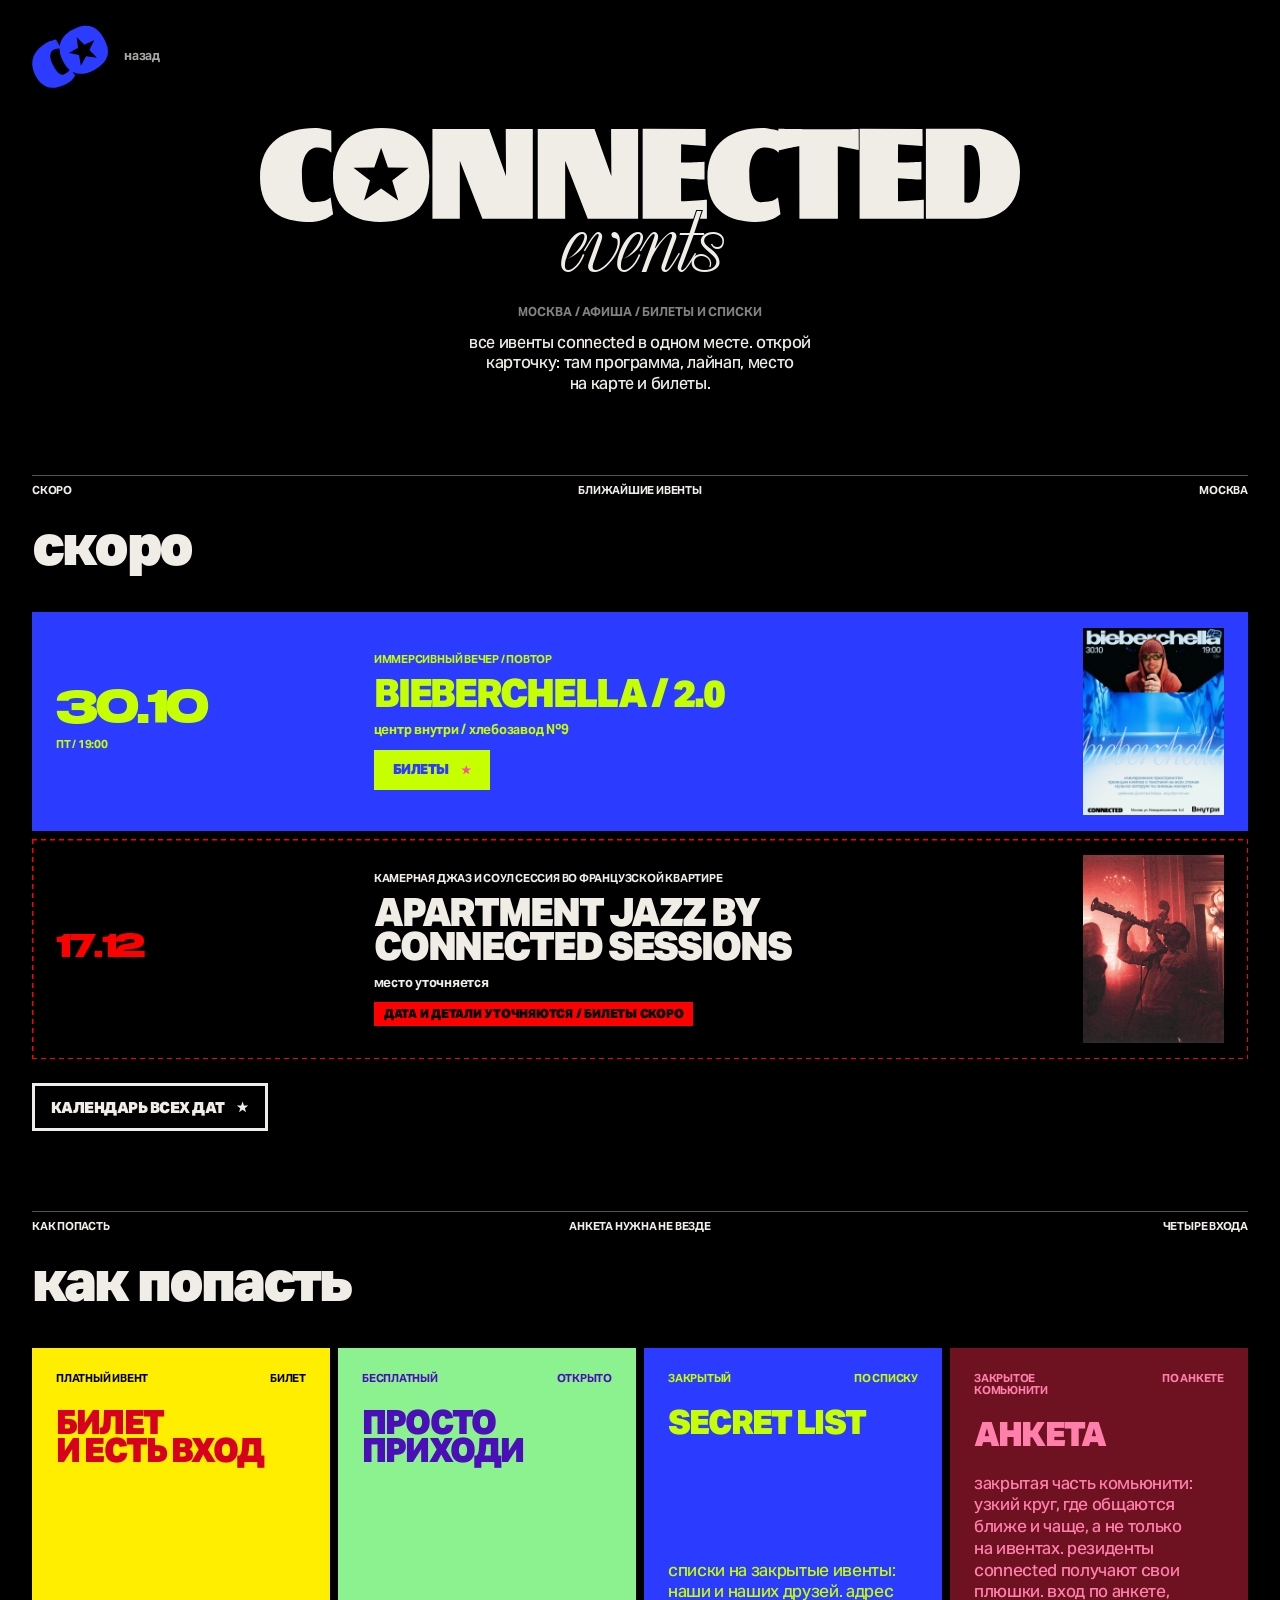
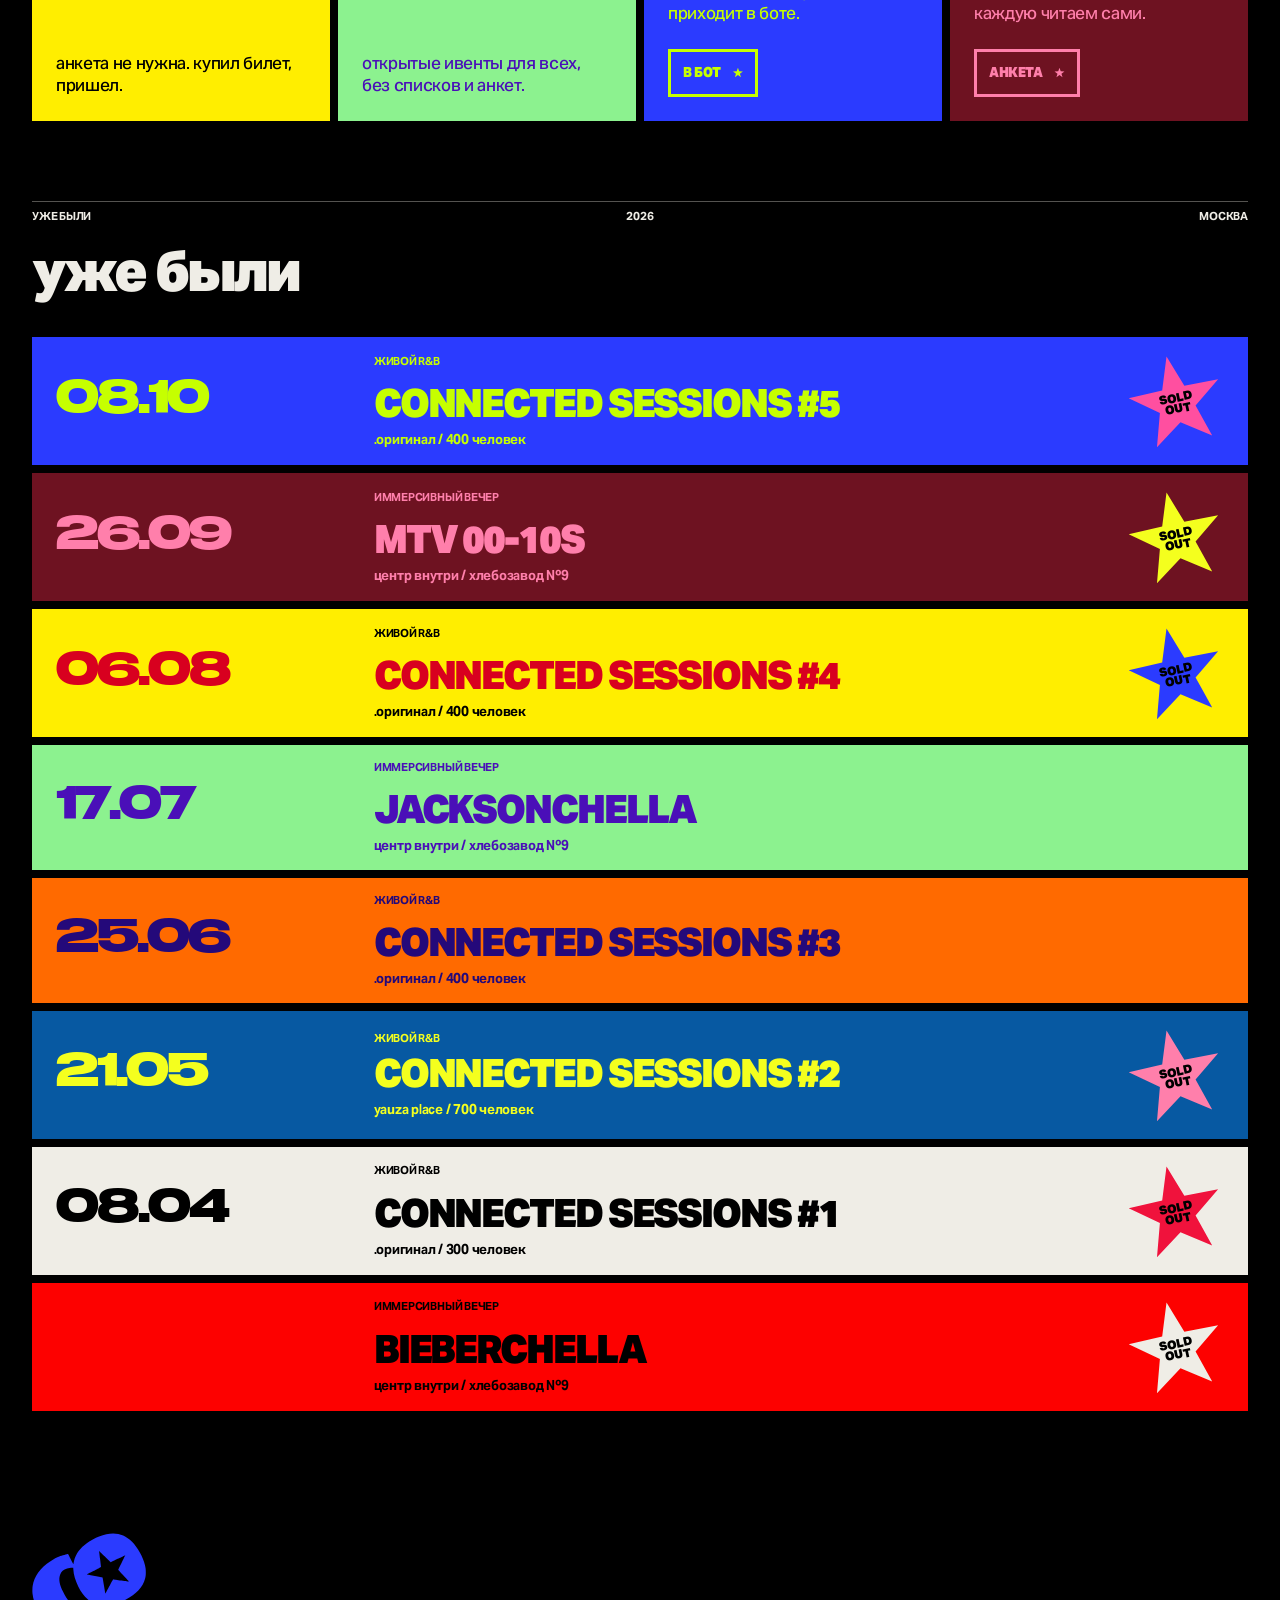
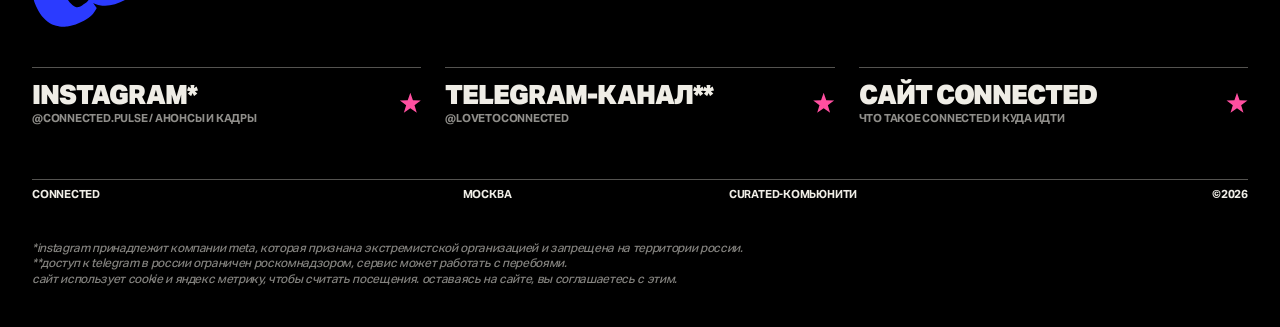
==== afisha/index.html @ ca22a331 "сайт: 2b0f32c" ====
<!doctype html>
<html lang="ru">
<head>
<meta charset="utf-8">
<meta name="viewport" content="width=device-width, initial-scale=1, viewport-fit=cover">
<meta property="og:site_name" content="CONNECTED">
<meta property="og:type" content="website">
<meta property="og:url" content="https://connected.tenzzzo.com/afisha/">
<meta property="og:title" content="CONNECTED афиша">
<meta property="og:description" content="афиша connected: ближайшие ивенты, билеты и списки">
<meta property="og:image" content="https://connected.tenzzzo.com/img/og/co.jpg">
<meta property="og:image:width" content="1080">
<meta property="og:image:height" content="1080">
<meta name="twitter:card" content="summary_large_image">
<link rel="preload" href="../fonts/aktiv-500.woff2" as="font" type="font/woff2" crossorigin>
<link rel="preload" href="../fonts/aktiv-600.woff2" as="font" type="font/woff2" crossorigin>
<link rel="preload" href="../fonts/aktiv-700.woff2" as="font" type="font/woff2" crossorigin>
<link rel="preload" href="../fonts/aktiv-800.woff2" as="font" type="font/woff2" crossorigin>
<link rel="preload" href="../fonts/aktiv-900.woff2" as="font" type="font/woff2" crossorigin>
<link rel="preload" href="../fonts/benzin-800.woff2" as="font" type="font/woff2" crossorigin>
<link rel="preload" href="../fonts/tygra.woff2" as="font" type="font/woff2" crossorigin>
<title>CONNECTED афиша</title>
<meta name="description" content="афиша connected: ближайшие ивенты, даты, площадки, билеты и списки. живой r&amp;b, иммерсивные вечера, закрытые ивенты по списку">
<link rel="icon" href="../logo/star-yellow.svg?v=bc19c5d7">
<style>
@font-face{font-family:"Aktiv Grotesk";src:url("../fonts/aktiv-500.woff2") format("woff2");font-weight:500;font-display:block}
@font-face{font-family:"Aktiv Grotesk";src:url("../fonts/aktiv-600.woff2") format("woff2");font-weight:600;font-display:block}
@font-face{font-family:"Aktiv Grotesk";src:url("../fonts/aktiv-700.woff2") format("woff2");font-weight:700;font-display:block}
@font-face{font-family:"Aktiv Grotesk";src:url("../fonts/aktiv-800.woff2") format("woff2");font-weight:800;font-display:block}
@font-face{font-family:"Aktiv Grotesk";src:url("../fonts/aktiv-900.woff2") format("woff2");font-weight:900;font-display:block}
@font-face{font-family:Benzin;src:url("../fonts/benzin-800.woff2") format("woff2");font-weight:800;font-display:block}
@font-face{font-family:Tygra;src:url("../fonts/tygra.woff2") format("woff2");font-weight:400;font-display:block}

/* афиша по дизайн-системе connected: черное поле, ивенты карточками-парами, как кейсы на сайте */
:root{
  color-scheme:dark;
  --c-black:#000;--c-paper:#efede6;--c-cherry:#6e1221;--c-red:#f0123c;--c-scarlet:#d8001f;--c-signal:#fd0100;
  --c-flossy:#ff7fab;--c-hotpink:#ff4fa0;--c-orange:#ff6a00;--c-yellow:#ffee00;--c-mellow:#f4ff1e;--c-lime:#c6ff00;
  --c-mint:#8cf28f;--c-electric:#2b3bff;--c-vinyl:#0759a2;--c-violet:#4a0fb8;--c-indigo:#24097a;
  --field:var(--c-black);--ink:var(--c-paper);--display:var(--c-paper);--spark:var(--c-hotpink);--line:rgba(239,237,230,.35);
  --font-grotesk:"Aktiv Grotesk","Helvetica Neue",Arial,sans-serif;
  --font-wide:Benzin,"Aktiv Grotesk",sans-serif;
  --font-script:Tygra,"Aktiv Grotesk",serif;
  --space-1:4px;--space-2:8px;--space-3:12px;--space-4:16px;--space-6:24px;--space-10:40px;--space-20:80px;
  --stroke-rule:1.5px;--stroke-frame:3px;
  --gutter:clamp(16px,3vw,32px);
}
[data-theme="paper"]{--field:var(--c-paper);--ink:var(--c-black);--display:var(--c-black);--spark:var(--c-red);--line:rgba(0,0,0,.35)}
[data-theme="orange"]{--field:var(--c-orange);--ink:var(--c-indigo);--display:var(--c-indigo);--spark:var(--c-mint);--line:rgba(36,9,122,.35)}
[data-theme="mint"]{--field:var(--c-mint);--ink:var(--c-violet);--display:var(--c-violet);--spark:var(--c-hotpink);--line:rgba(74,15,184,.35)}
[data-theme="electric"]{--field:var(--c-electric);--ink:var(--c-lime);--display:var(--c-lime);--spark:var(--c-hotpink);--line:rgba(198,255,0,.35)}
[data-theme="vinyl"]{--field:var(--c-vinyl);--ink:var(--c-mellow);--display:var(--c-mellow);--spark:var(--c-flossy);--line:rgba(244,255,30,.35)}
[data-theme="cherry"]{--field:var(--c-cherry);--ink:var(--c-flossy);--display:var(--c-flossy);--spark:var(--c-mellow);--line:rgba(255,127,171,.35)}
[data-theme="yellow"]{--field:var(--c-yellow);--ink:var(--c-black);--display:var(--c-scarlet);--spark:var(--c-electric);--line:rgba(0,0,0,.35)}
[data-theme="signal"]{--field:var(--c-signal);--ink:var(--c-black);--display:var(--c-black);--spark:var(--c-paper);--line:rgba(0,0,0,.35)}
.pair-codate{--field:var(--c-hotpink);--ink:var(--c-black);--display:var(--c-black);--spark:var(--c-black);--line:rgba(0,0,0,.35)}

*,*::before,*::after{box-sizing:border-box}
html{scroll-behavior:smooth;-webkit-text-size-adjust:100%}
body{margin:0;background:var(--c-black);color:var(--c-paper);font:400 17px/1.28 var(--font-grotesk);letter-spacing:-.02em;-webkit-font-smoothing:antialiased;overflow-x:hidden}
img{display:block;max-width:100%}
a{color:inherit}
p{margin:0}
h1,h2,h3{margin:0;font-weight:900;text-wrap:balance}
:focus-visible{outline:var(--stroke-frame) solid var(--ink);outline-offset:3px}
.wrap{max-width:1320px;margin:0 auto;padding-inline:var(--gutter)}
.block{background:var(--field);color:var(--ink)}
[hidden]{display:none!important}

.star{display:inline-block;width:.8em;height:.8em;vertical-align:-.02em;flex:none;background:var(--spark);clip-path:polygon(50% 2.5%,61.8% 36.3%,97.6% 37%,69% 58.7%,79.4% 93%,50% 72.5%,20.6% 93%,31% 58.7%,2.4% 37%,38.2% 36.3%)}
.rail{display:grid;grid-template-columns:repeat(var(--cols,4),minmax(0,1fr));gap:var(--space-2);font:700 11px/1.1 var(--font-grotesk);letter-spacing:-.02em;text-transform:uppercase;color:var(--ink)}
.rail>:nth-child(n+2){text-align:center}
.rail>:last-child{text-align:right}
.rail--ruled{border-top:var(--stroke-rule) solid var(--line);padding-top:var(--space-2)}
.btn{display:inline-flex;align-items:center;justify-content:space-between;gap:var(--space-3);min-height:48px;padding:0 var(--space-4);border:var(--stroke-frame) solid var(--ink);background:var(--ink);color:var(--field);font:900 15px/1 var(--font-grotesk);letter-spacing:-.035em;text-transform:uppercase;text-decoration:none;white-space:nowrap;transition:transform .15s ease}
.btn:hover{transform:rotate(-1deg)}
.btn--line{background:transparent;color:var(--ink)}
.btn--line .star{background:var(--ink)}
.headline{font:900 clamp(30px,4.4vw,56px)/.92 var(--font-grotesk);letter-spacing:-.05em;color:var(--display)}
.script{font-family:var(--font-script);font-weight:400;letter-spacing:-.04em;color:var(--spark);text-transform:none}
.badge{display:grid;place-items:center;width:112px;aspect-ratio:1;background:var(--spark);color:var(--c-black);font:900 13px/.9 var(--font-grotesk);letter-spacing:-.03em;text-transform:uppercase;text-align:center;clip-path:polygon(50% 2.5%,61.8% 36.3%,97.6% 37%,69% 58.7%,79.4% 93%,50% 72.5%,20.6% 93%,31% 58.7%,2.4% 37%,38.2% 36.3%);transform:rotate(-12deg)}
.badge span{transform:translateY(14%)}

/* ---------- шапка как в топлинке: вордмарк connected, под ним рукописное events ---------- */
/* шапка: логотип и «назад» */
.nav{display:flex;align-items:center;gap:var(--space-4);padding-top:var(--space-6)}
.nav__home img{display:block;height:64px;width:auto}
.nav__back{font:700 13px/1.1 var(--font-grotesk);letter-spacing:-.02em;text-decoration:none;opacity:.7}
.nav__back:hover{opacity:1}
@media (max-width:760px){.nav__home img{height:52px}}
.head{display:grid;justify-items:center;gap:14px;container-type:inline-size;max-width:760px;margin:0 auto;padding:var(--space-10) 0 var(--space-20);text-align:center}
.mark{display:block;width:100%;height:auto}
/* «events» заходит на логотип на одну и ту же долю его высоты на любой ширине, как на телефоне */
.head__script{margin:calc(-14px - 1.8cqi) 0 0;position:relative;font:400 clamp(48px,11vw,104px)/.8 var(--font-script);letter-spacing:-.04em;color:var(--c-paper);-webkit-text-stroke:2px var(--c-black);paint-order:stroke fill}
.head__meta{font:700 12px/1.1 var(--font-grotesk);text-transform:uppercase;letter-spacing:-.01em;color:rgba(239,237,230,.55)}
.head__lead{max-width:40ch;font:500 16px/1.3 var(--font-grotesk)}

/* ---------- ивенты: строка с датой, названием и афишей справа ---------- */
.section{padding-bottom:var(--space-20)}
.section__head{display:grid;gap:var(--space-6);margin-bottom:var(--space-10)}
.events{display:grid;gap:var(--space-2)}
.event{display:grid;grid-template-columns:minmax(0,3fr) minmax(0,7fr) clamp(96px,11vw,148px);gap:var(--space-4) var(--space-6);padding:var(--space-4) var(--space-6);align-items:center}
.event__when{display:grid;gap:var(--space-2);align-content:start;min-width:0}
.event__date{overflow-wrap:anywhere;font:800 clamp(28px,3.4vw,48px)/.86 var(--font-wide);letter-spacing:-.045em;color:var(--display)}
.event__day{font:700 11px/1.15 var(--font-grotesk);text-transform:uppercase;letter-spacing:-.02em}
.event__day:empty{display:none}
.event__main{display:grid;gap:var(--space-3);align-content:start;min-width:0}
.event__main .rail{--cols:1}
.event__title{overflow-wrap:anywhere;font:900 clamp(26px,3vw,44px)/.86 var(--font-grotesk);letter-spacing:-.055em;text-transform:uppercase;color:var(--display)}
.event__place{font:700 13px/1.2 var(--font-grotesk);letter-spacing:-.02em}
.event__go{display:inline-flex;align-items:center;gap:var(--space-2)}
.event__go .star{background:var(--ink)}
/* карточка открывается кликом целиком, отдельная надпись «подробнее» в строке не нужна */
.event .event__go{display:none}
.event__media{position:relative;display:grid;justify-items:end;align-self:stretch;align-content:center;min-width:0}
.event__cover{width:clamp(96px,11vw,148px);aspect-ratio:3/4;object-fit:cover}
.event .badge{display:none;width:96px;font-size:12px}
.event[data-sold] .badge{display:grid}
/* у карточки с афишей звезда sold out лежит на углу афиши, у карточки без афиши стоит в своей колонке */
.event__cover~.badge{position:absolute;right:-14px;top:-14px;width:72px;font-size:10px}
.event:has(.event__more){cursor:pointer;transition:transform .15s ease}
.event:has(.event__more):hover{transform:rotate(-.4deg)}
.event__more{display:none}
.soon-empty{display:grid;grid-template-columns:auto 1fr;gap:var(--space-4);align-items:start;padding:var(--space-6) 0;border-top:var(--stroke-rule) solid var(--line)}
.soon-empty .star{width:28px;height:28px;margin-top:4px}
.soon-empty p{font:900 clamp(24px,3vw,40px)/.98 var(--font-grotesk);letter-spacing:-.05em;max-width:24ch}
.soon-empty__links{display:flex;flex-wrap:wrap;gap:var(--space-2);margin-top:var(--space-6)}
.events--soon:has(>.event:not([hidden]))+.soon-empty{display:none}

/* анонс: ивент будет, но дата, программа или билеты еще уточняются. карточка без заливки, с пунктиром */
/* анонс без заливки: выбранный цвет карточки (--field) уходит в пунктир, дату и плашку. --tba-field и --tba-ink хранят пару, белый текст ставится уже внутренним блокам */
/* пунктир нарисован фоном, а не border или outline: safari на iphone не рисует боковые стороны тонкого пунктира */
.event[data-tba]{--tba-field:var(--field);--tba-ink:var(--ink);--tba-date:var(--field);--dash-x:repeating-linear-gradient(90deg,var(--tba-field) 0 5px,transparent 0 9px);--dash-y:repeating-linear-gradient(180deg,var(--tba-field) 0 5px,transparent 0 9px);background:var(--dash-x) 0 0/100% var(--stroke-rule) no-repeat,var(--dash-x) 0 100%/100% var(--stroke-rule) no-repeat,var(--dash-y) 0 0/var(--stroke-rule) 100% no-repeat,var(--dash-y) 100% 0/var(--stroke-rule) 100% no-repeat;color:var(--c-paper)}
.event[data-tba]>*{--ink:var(--c-paper);--display:var(--c-paper);--line:rgba(239,237,230,.35)}
/* темные цвета плохо видны на черном: у них пара меняется местами, пунктир, дата и плашка светлым цветом пары */
.event[data-tba][data-theme="vinyl"],.event[data-tba][data-theme="cherry"]{--tba-field:var(--ink);--tba-ink:var(--field);--tba-date:var(--ink)}
/* у анонса дата бывает словами в две строки: интервал шире, чтобы строки не наезжали друг на друга */
.event[data-tba] .event__date{font-size:clamp(22px,2.4vw,34px);line-height:1;color:var(--tba-date)}
.event[data-tba] .event__main::after{content:"дата и детали уточняются / билеты скоро";justify-self:start;padding:6px 10px;background:var(--tba-field);color:var(--tba-ink);font:900 12px/1 var(--font-grotesk);text-transform:uppercase;letter-spacing:-.02em}
.event[data-tba] .badge{display:none}
/* у анонса в окне только афиши, дата, название и текст: программы, места и билетов еще нет */
.sheet .event[data-tba] .event__info>:not(.event__about){display:none}
/* в окне фон цветной: анонс берет обычные цвета пары, а не светлый текст пунктирной карточки */
.sheet .event[data-tba]{--tba-field:var(--ink);--tba-ink:var(--field);--tba-date:var(--display);color:var(--ink);background:none}
.sheet .event[data-tba]>*{--ink:inherit;--display:inherit;--line:inherit}

/* тема ивента (data-fx): поверх карточки и окна падают звездочки. снег цвета paper, звездопад цвета --spark. рисует css, поэтому видно и в редакторе */
/* узор: два слоя звездочек разного размера (плитки 160 и 240), слои едут вниз с разной скоростью */
.event[data-fx]{position:relative;isolation:isolate}
[data-theme="paper"],[data-theme="yellow"],[data-theme="mint"]{--fx-snow:var(--ink)}
.event[data-fx][data-tba]{--fx-snow:var(--c-paper)}
.sheet .event[data-fx][data-tba]{--fx-snow:inherit}
.event[data-fx]::after{content:"";position:absolute;inset:0;z-index:3;pointer-events:none;background:var(--fx-snow,var(--c-paper));opacity:.85;
  -webkit-mask-image:url("data:image/svg+xml,%3Csvg xmlns='http://www.w3.org/2000/svg' width='160' height='160'%3E%3Cpath d='M134.0 118.5L134.0 120.1L135.5 120.6L134.0 121.1L134.0 122.7L133.1 121.5L131.5 121.9L132.5 120.6L131.6 119.3L133.1 119.8ZM74.5 101.7L73.3 103.2L74.3 104.9L72.5 104.3L71.2 105.8L71.3 103.8L69.4 103.1L71.3 102.5L71.5 100.5L72.6 102.2ZM8.6 129.9L8.2 131.4L9.5 132.2L8.0 132.4L7.6 133.8L7.0 132.4L5.5 132.5L6.6 131.5L6.0 130.1L7.4 130.8ZM6.8 69.9L5.6 71.8L7.0 73.6L4.8 73.0L3.5 74.8L3.3 72.6L1.2 71.9L3.3 71.1L3.3 68.9L4.7 70.6ZM63.7 34.4L63.2 36.8L65.3 38.0L62.9 38.3L62.3 40.7L61.3 38.5L58.8 38.7L60.6 37.0L59.7 34.7L61.8 35.9ZM38.3 68.9L37.9 70.3L39.1 71.1L37.6 71.2L37.1 72.6L36.6 71.2L35.2 71.2L36.3 70.3L35.9 68.9L37.1 69.7ZM50.1 5.7L48.9 7.2L49.8 8.8L48.0 8.1L46.7 9.5L46.9 7.6L45.1 6.7L47.0 6.3L47.3 4.4L48.2 6.1ZM104.2 31.3L102.6 32.5L103.2 34.5L101.6 33.3L99.9 34.5L100.5 32.6L98.8 31.3L100.9 31.3L101.5 29.4L102.2 31.3ZM113.5 143.7L113.1 145.9L115.0 147.1L112.8 147.3L112.3 149.5L111.4 147.5L109.2 147.6L110.8 146.1L109.9 144.1L111.9 145.2Z'/%3E%3C/svg%3E"),url("data:image/svg+xml,%3Csvg xmlns='http://www.w3.org/2000/svg' width='240' height='240'%3E%3Cpath d='M221.5 14.1L222.5 18.5L227.1 19.1L223.2 21.5L224.0 26.0L220.6 23.0L216.5 25.2L218.3 21.0L215.0 17.8L219.5 18.2ZM175.5 153.0L175.2 157.3L179.3 159.1L175.0 160.2L174.6 164.5L172.3 160.9L168.0 161.8L170.7 158.4L168.5 154.7L172.6 156.2ZM107.4 93.0L105.7 95.7L107.6 98.2L104.5 97.4L102.7 100.0L102.5 96.8L99.5 95.9L102.5 94.7L102.4 91.6L104.4 94.0ZM67.4 9.4L68.5 12.9L72.1 13.1L69.1 15.3L70.1 18.8L67.1 16.6L64.1 18.6L65.2 15.1L62.4 12.8L66.1 12.9ZM11.8 75.7L12.3 78.9L15.6 79.6L12.6 81.1L13.0 84.3L10.7 82.0L7.7 83.4L9.2 80.5L6.9 78.1L10.2 78.6ZM234.6 154.8L235.0 158.6L238.6 159.5L235.2 161.0L235.4 164.8L232.9 162.0L229.4 163.4L231.3 160.1L228.8 157.2L232.5 158.0Z'/%3E%3C/svg%3E");mask-image:url("data:image/svg+xml,%3Csvg xmlns='http://www.w3.org/2000/svg' width='160' height='160'%3E%3Cpath d='M134.0 118.5L134.0 120.1L135.5 120.6L134.0 121.1L134.0 122.7L133.1 121.5L131.5 121.9L132.5 120.6L131.6 119.3L133.1 119.8ZM74.5 101.7L73.3 103.2L74.3 104.9L72.5 104.3L71.2 105.8L71.3 103.8L69.4 103.1L71.3 102.5L71.5 100.5L72.6 102.2ZM8.6 129.9L8.2 131.4L9.5 132.2L8.0 132.4L7.6 133.8L7.0 132.4L5.5 132.5L6.6 131.5L6.0 130.1L7.4 130.8ZM6.8 69.9L5.6 71.8L7.0 73.6L4.8 73.0L3.5 74.8L3.3 72.6L1.2 71.9L3.3 71.1L3.3 68.9L4.7 70.6ZM63.7 34.4L63.2 36.8L65.3 38.0L62.9 38.3L62.3 40.7L61.3 38.5L58.8 38.7L60.6 37.0L59.7 34.7L61.8 35.9ZM38.3 68.9L37.9 70.3L39.1 71.1L37.6 71.2L37.1 72.6L36.6 71.2L35.2 71.2L36.3 70.3L35.9 68.9L37.1 69.7ZM50.1 5.7L48.9 7.2L49.8 8.8L48.0 8.1L46.7 9.5L46.9 7.6L45.1 6.7L47.0 6.3L47.3 4.4L48.2 6.1ZM104.2 31.3L102.6 32.5L103.2 34.5L101.6 33.3L99.9 34.5L100.5 32.6L98.8 31.3L100.9 31.3L101.5 29.4L102.2 31.3ZM113.5 143.7L113.1 145.9L115.0 147.1L112.8 147.3L112.3 149.5L111.4 147.5L109.2 147.6L110.8 146.1L109.9 144.1L111.9 145.2Z'/%3E%3C/svg%3E"),url("data:image/svg+xml,%3Csvg xmlns='http://www.w3.org/2000/svg' width='240' height='240'%3E%3Cpath d='M221.5 14.1L222.5 18.5L227.1 19.1L223.2 21.5L224.0 26.0L220.6 23.0L216.5 25.2L218.3 21.0L215.0 17.8L219.5 18.2ZM175.5 153.0L175.2 157.3L179.3 159.1L175.0 160.2L174.6 164.5L172.3 160.9L168.0 161.8L170.7 158.4L168.5 154.7L172.6 156.2ZM107.4 93.0L105.7 95.7L107.6 98.2L104.5 97.4L102.7 100.0L102.5 96.8L99.5 95.9L102.5 94.7L102.4 91.6L104.4 94.0ZM67.4 9.4L68.5 12.9L72.1 13.1L69.1 15.3L70.1 18.8L67.1 16.6L64.1 18.6L65.2 15.1L62.4 12.8L66.1 12.9ZM11.8 75.7L12.3 78.9L15.6 79.6L12.6 81.1L13.0 84.3L10.7 82.0L7.7 83.4L9.2 80.5L6.9 78.1L10.2 78.6ZM234.6 154.8L235.0 158.6L238.6 159.5L235.2 161.0L235.4 164.8L232.9 162.0L229.4 163.4L231.3 160.1L228.8 157.2L232.5 158.0Z'/%3E%3C/svg%3E");
  -webkit-mask-size:160px 160px,240px 240px;mask-size:160px 160px,240px 240px;
  animation:cx-snow 24s linear infinite}
.event[data-fx="stars"]::after{background:var(--spark);opacity:1;animation-duration:9s}
@keyframes cx-snow{from{-webkit-mask-position:0 0,0 0;mask-position:0 0,0 0}to{-webkit-mask-position:160px 480px,-240px 960px;mask-position:160px 480px,-240px 960px}}
@media (prefers-reduced-motion:reduce){.event[data-fx]::after{animation:none}}

/* ---------- подробно об ивенте ---------- */
.event__slides{display:flex;gap:var(--space-2);overflow-x:auto;scroll-snap-type:x mandatory;scrollbar-width:none}
.event__slides::-webkit-scrollbar{display:none}
.slide{flex:0 0 100%;margin:0;scroll-snap-align:start}
.slide img,.slide video{display:block;width:100%;aspect-ratio:3/4;object-fit:cover;background:rgba(0,0,0,.2)}
.event__info{display:grid;gap:var(--space-4);align-content:start;min-width:0}
.event__about{max-width:52ch;font:600 17px/1.3 var(--font-grotesk)}
.event__h{margin:var(--space-4) 0 0;padding-top:var(--space-2);border-top:var(--stroke-rule) solid var(--line);font:700 11px/1.1 var(--font-grotesk);text-transform:uppercase;letter-spacing:-.02em}
.lineup{display:flex;flex-wrap:wrap;gap:var(--space-2);list-style:none;margin:0;padding:0}
.lineup li{padding:6px 10px;border:var(--stroke-rule) solid var(--ink);font:900 14px/1 var(--font-grotesk);letter-spacing:-.03em;text-transform:uppercase}
.program{display:grid;list-style:none;margin:0;padding:0}
.program li{display:grid;grid-template-columns:minmax(0,7ch) minmax(0,1fr);gap:var(--space-3);padding-block:var(--space-2);border-bottom:var(--stroke-rule) solid var(--line);font:500 15px/1.25 var(--font-grotesk)}
.program b{font:800 13px/1.2 var(--font-wide);letter-spacing:-.03em}
.event__venue{font:900 clamp(22px,2.4vw,32px)/.92 var(--font-grotesk);letter-spacing:-.045em;text-transform:uppercase}
.event__address{font:600 15px/1.25 var(--font-grotesk)}
.event__map{position:relative;aspect-ratio:16/10;background:rgba(0,0,0,.25);border:var(--stroke-rule) solid var(--line)}
.event__map iframe{position:absolute;inset:0;width:100%;height:100%;border:0}
.event__route{font:700 12px/1.1 var(--font-grotesk);text-transform:uppercase;letter-spacing:-.02em}
.event__access{font:700 15px/1.25 var(--font-grotesk)}
.event__actions{display:flex;flex-wrap:wrap;gap:var(--space-2);margin-top:var(--space-2)}
.events--past .event__buy,.event.is-past .event__buy{display:none}
.event[data-sold] .event__buy{display:none}
.event[data-tba] .event__buy{display:none}
/* кнопка билетов на самой карточке: копия кнопки из подробностей, ставит ее скрипт страницы. на сайте покупка открывается окном ticketscloud поверх афиши */
.event__main>.event__buy{justify-self:start;min-height:40px;font-size:13px}

/* в редакторе подробности видны прямо под карточкой, чтобы их можно было править */
html[data-cx-editor] .event__more{display:grid;grid-column:1/-1;grid-template-columns:minmax(0,1fr) minmax(0,2fr);gap:var(--space-6);padding-top:var(--space-4);border-top:var(--stroke-rule) dashed var(--line)}
html[data-cx-editor] .event__slides{display:grid;grid-template-columns:repeat(2,minmax(0,1fr));overflow:visible}
html[data-cx-editor] .event__map::before{content:"карта появится на сайте по адресу";position:absolute;inset:0;display:grid;place-items:center;font:700 12px/1.2 var(--font-grotesk);text-transform:uppercase;opacity:.6}

/* окно ивента на сайте: та же карточка целиком */
.sheet{width:min(1180px,calc(100vw - 32px));max-width:none;max-height:calc(100dvh - 32px);margin:auto;padding:0;border:0;background:var(--field);color:var(--ink);overflow:auto;overscroll-behavior:contain}
.sheet::backdrop{background:rgba(0,0,0,.82)}
.sheet__bar{position:sticky;top:0;z-index:2;display:flex;justify-content:flex-end;gap:var(--space-2);padding:var(--space-3) var(--space-3) 0;pointer-events:none}
.sheet__bar .btn{pointer-events:auto;min-height:40px;font-size:13px}
.sheet .event{grid-template-columns:minmax(0,5fr) minmax(0,7fr);grid-template-areas:"slides when" "slides main" "slides info";align-items:start;gap:var(--space-4) var(--space-10);padding:0 var(--space-6) var(--space-10);margin-top:-28px;cursor:auto;transform:none}
.sheet .event:not(:has(.slide)){grid-template-columns:1fr;grid-template-areas:"when" "main" "info"}
.sheet .event:hover{transform:none}
.sheet .event__when{grid-area:when;padding-top:var(--space-10)}
.sheet .event__date{font-size:clamp(40px,5vw,80px)}
.sheet .event__main{grid-area:main}
.sheet .event__title{font-size:clamp(36px,5vw,76px)}
.sheet .event__go,.sheet .event__media{display:none}
.sheet .event__more{display:contents}
.sheet .event__slides-wrap{grid-area:slides;position:sticky;top:56px;display:grid;gap:var(--space-2);padding-top:var(--space-10)}
.sheet .event__info{grid-area:info}
.sheet__count{display:flex;justify-content:space-between;align-items:center;gap:var(--space-2);font:700 11px/1.1 var(--font-grotesk);text-transform:uppercase}
.sheet__count button{min-height:32px;padding:0 var(--space-3);border:var(--stroke-rule) solid var(--ink);background:transparent;color:var(--ink);font:800 11px/1 var(--font-grotesk);text-transform:uppercase;cursor:pointer}
.sheet .badge{display:none}
.sheet .event[data-sold] .event__when::after{content:"sold out";justify-self:start;padding:6px 10px;background:var(--spark);color:var(--c-black);font:900 12px/1 var(--font-grotesk);text-transform:uppercase}
html.is-locked{overflow:hidden}

/* шаблоны ивентов: на сайте их нет, в редакторе видны внизу страницы */
.templates{display:none}
html[data-cx-editor] .templates{display:block;border-top:var(--stroke-frame) dashed var(--line)}
.templates__note{max-width:60ch;font:500 15px/1.3 var(--font-grotesk);opacity:.8}
.events--tpl .event::before{content:"шаблон: " attr(data-tpl);grid-column:1/-1;font:800 12px/1 var(--font-grotesk);text-transform:uppercase}

/* ---------- календарь: собирается сам из дат ивентов, открывается кнопкой ---------- */
.cal-box{margin-top:var(--space-6)}
.cal-box>summary{list-style:none;cursor:pointer}
.cal-box>summary::-webkit-details-marker{display:none}
.cal-box[open]>summary{margin-bottom:var(--space-6)}
.cal-box__hide,.cal-box[open] .cal-box__show{display:none}
.cal-box[open] .cal-box__hide{display:inline}
.cal__bar{display:flex;align-items:center;justify-content:space-between;gap:var(--space-3);margin-bottom:var(--space-4)}
.cal__month{font:900 clamp(26px,3.4vw,48px)/.9 var(--font-grotesk);letter-spacing:-.05em;text-transform:uppercase}
.cal__bar .btn{min-height:40px;font-size:13px}
.cal__bar .btn:disabled{opacity:.3;pointer-events:none}
.cal__grid{display:grid;grid-template-columns:repeat(7,minmax(0,1fr));border-top:var(--stroke-rule) solid var(--line);border-left:var(--stroke-rule) solid var(--line)}
.cal__wd{padding:var(--space-2);border-right:var(--stroke-rule) solid var(--line);border-bottom:var(--stroke-rule) solid var(--line);font:700 11px/1 var(--font-grotesk);text-transform:uppercase;opacity:.7}
.cal__day{display:grid;align-content:start;gap:var(--space-1);min-height:112px;min-width:0;padding:var(--space-2);border-right:var(--stroke-rule) solid var(--line);border-bottom:var(--stroke-rule) solid var(--line)}
.cal__day.is-out{opacity:.25}
.cal__num{font:800 13px/1 var(--font-wide);letter-spacing:-.03em}
.cal__day.is-today .cal__num{display:inline-block;justify-self:start;padding:3px 5px;background:var(--c-paper);color:var(--c-black)}
.cal__ev{display:block;width:100%;min-width:0;padding:6px;border:0;background:var(--field);color:var(--ink);font:900 12px/1 var(--font-grotesk);letter-spacing:-.03em;text-transform:uppercase;text-align:left;overflow-wrap:anywhere;cursor:pointer}
.cal__ev.is-past{opacity:.5}
.cal__ev.is-tba,.cal__list .is-tba{background:transparent;color:var(--c-paper);outline:var(--stroke-rule) dashed var(--c-paper);outline-offset:-1.5px}
.cal__ev:hover{transform:rotate(-1deg)}
.cal__list{display:none;list-style:none;margin:var(--space-4) 0 0;padding:0;gap:var(--space-2)}
.cal__list button{display:grid;grid-template-columns:6ch minmax(0,1fr);gap:var(--space-3);align-items:baseline;width:100%;padding:var(--space-3) var(--space-4);border:0;background:var(--field);color:var(--ink);text-align:left;cursor:pointer}
.cal__list b{font:800 15px/1 var(--font-wide);letter-spacing:-.03em}
.cal__list span{font:900 16px/1 var(--font-grotesk);letter-spacing:-.04em;text-transform:uppercase}
.cal__list .is-past{opacity:.55}
.cal__empty{margin-top:var(--space-4);font:700 13px/1.2 var(--font-grotesk);text-transform:uppercase;opacity:.6}
html[data-cx-editor] .cal-box{display:block}
html[data-cx-editor] .cal-box>summary{display:none}
html[data-cx-editor] .cal-box .cal{display:block}
html[data-cx-editor] .cal{padding:var(--space-10);border:var(--stroke-rule) dashed var(--line);text-align:center}
html[data-cx-editor] .cal::before{content:"календарь соберется на сайте сам из дат ивентов";font:700 12px/1.2 var(--font-grotesk);text-transform:uppercase;opacity:.6}
@media (max-width:720px){
  .cal__day{min-height:48px;padding:4px}
  .cal__ev{height:10px;padding:0;font-size:0;overflow:hidden}
  .cal__list{display:grid}
}

/* ---------- как попасть ---------- */
.doors{display:grid;grid-template-columns:repeat(4,minmax(0,1fr));gap:var(--space-2)}
.door{display:grid;grid-template-rows:auto 1fr auto;gap:var(--space-6);padding:var(--space-6);min-height:260px;min-width:0}
.door h3{overflow-wrap:break-word;font:900 clamp(26px,2.6vw,40px)/.86 var(--font-grotesk);letter-spacing:-.055em;text-transform:uppercase;color:var(--display)}
.door .btn{justify-self:start;font-size:13px;padding:var(--space-2) var(--space-3);white-space:normal;text-align:left}

/* ---------- подвал ---------- */
.footer{padding-block:var(--space-10);display:grid;gap:var(--space-10)}
.footer__co{height:96px;width:auto}
.social{display:grid;grid-template-columns:repeat(3,minmax(0,1fr));gap:0 var(--space-6);list-style:none;margin:0;padding:0}
.social a{display:flex;justify-content:space-between;align-items:center;gap:var(--space-3);min-height:72px;padding-block:var(--space-3);border-top:var(--stroke-rule) solid var(--line);text-decoration:none;font:900 clamp(18px,2vw,26px)/1 var(--font-grotesk);letter-spacing:-.04em;text-transform:uppercase}
.social small{display:block;margin-top:4px;font:700 11px/1.1 var(--font-grotesk);letter-spacing:-.02em;opacity:.6}
.social .star{width:22px;height:22px;transition:transform .2s ease}
.social a:hover .star{transform:rotate(36deg)}
.footnote{font:400 italic 12px/1.3 var(--font-grotesk);opacity:.55}

@media (max-width:980px){
  .doors{grid-template-columns:repeat(2,minmax(0,1fr))}
  .sheet .event{grid-template-columns:minmax(0,1fr) minmax(0,1fr);gap:var(--space-4) var(--space-6)}
}
@media (max-width:720px){
  .head{padding-top:var(--space-6);padding-bottom:var(--space-10)}
  /* на телефоне: дата и название слева, афиша или звезда справа во всю высоту */
  .event{grid-template-columns:minmax(0,1fr) 96px;gap:var(--space-2) var(--space-4);padding:var(--space-4);align-items:start}
  .event__when{grid-column:1;grid-row:1}
  .event__main{grid-column:1;grid-row:2}
  .event__media{grid-column:2;grid-row:1/3}
  .event__cover{width:96px}
  .event .badge{width:72px;font-size:10px}
  .event__cover~.badge{width:60px;font-size:9px;right:-10px;top:-10px}
  html[data-cx-editor] .event__more{grid-template-columns:1fr}
  .sheet{width:100vw;max-height:100dvh;height:100dvh}
  .sheet .event,.sheet .event:not(:has(.slide)){grid-template-columns:1fr;grid-template-areas:"slides" "when" "main" "info";padding:0 var(--space-4) var(--space-10)}
  .sheet .event__when{padding-top:0}
  .sheet .event__slides-wrap{position:static;padding-top:var(--space-10)}
  .doors{grid-template-columns:1fr}
  .door{min-height:0}
  .social{grid-template-columns:1fr}
}
@media (prefers-reduced-motion:reduce){*{transition:none!important;scroll-behavior:auto!important}}
</style>
<script>
(function(m,e,t,r,i,k,a){m[i]=m[i]||function(){(m[i].a=m[i].a||[]).push(arguments)};m[i].l=1*new Date();
for(var j=0;j<document.scripts.length;j++){if(document.scripts[j].src===r){return;}}
k=e.createElement(t),a=e.getElementsByTagName(t)[0],k.async=1,k.src=r,a.parentNode.insertBefore(k,a)})
(window,document,'script','https://mc.yandex.ru/metrika/tag.js?id=113656648','ym');
ym(113656648,'init',{ssr:true,webvisor:true,clickmap:true,trackHash:true,trackLinks:true,accurateTrackBounce:true});
// цели: tickets (кнопка билетов), anketa (анкеты, хор, сотрудничество, secret list), telegram (остальные ссылки на t.me),
// event_open (открыли ивент в афише). в параметрах цели: какой ивент или куда ведет ссылка
document.addEventListener('click',function(ev){
  var t=ev.target.closest?ev.target:ev.target.parentNode,ev_=t.closest('.event'),a=t.closest('a[href]');
  var title=ev_&&ev_.querySelector('.event__title');title=title?title.textContent.replace(/\u00ad/g,'').trim():'';
  function goal(g,p){try{ym(113656648,'reachGoal',g,p);}catch(e){}}
  if(!a){if(ev_&&!t.closest('.sheet'))goal('event_open',{event:title});return;}
  var h=a.href;
  if(a.classList.contains('event__buy')||/ticketscloud\./.test(h))goal('tickets',{event:title||h});
  else if(/t\.me\/lovetoconnected\/9|t\.me\/tenzosecretlist_bot|docs\.google\.com\/forms|connected-talents|\/(join|collab|choir)\//.test(h))goal('anketa',{link:h.split('?')[0]});
  else if(/\/\/t\.me\//.test(h))goal('telegram',{link:h.split('?')[0]});
},true);
</script>
<noscript><div><img src="https://mc.yandex.ru/watch/113656648" style="position:absolute;left:-9999px" alt=""></div></noscript>
<script>
document.addEventListener('click',function(ev){
  var a=ev.target.closest&&ev.target.closest('a.nav__back');
  if(!a||ev.metaKey||ev.ctrlKey||ev.shiftKey)return;
  var r=document.referrer;
  if(r&&r.indexOf(location.origin+'/')===0&&r.split('#')[0]!==location.href.split('#')[0]&&history.length>1){ev.preventDefault();history.back();}
});
</script>
</head>
<body>


<div class="wrap">
  <nav class="nav" aria-label="навигация">
    <a class="nav__home" href="../" aria-label="connected, на главную"><img src="../logo/connected-co-electric.svg?v=07eebb75" alt="connected" width="76" height="64"></a>
    <a class="nav__back" href="../">назад</a>
  </nav>
  <header class="head">
    <h1 style="margin:0;width:100%"><svg class="mark" role="img" aria-label="CONNECTED" xmlns="http://www.w3.org/2000/svg" viewBox="0 0 1164.6 144.0"><g fill="var(--c-paper)"><g transform="translate(0.00,0.00) scale(1.0000) translate(-4.40,139.00)"><path d="M116.4 -7.0 112.60000000000001 -32.4C111.2 -31.6 110.0 -30.6 108.60000000000001 -29.8C102.2 -25.8 98.2 -26.6 90.4 -25.6C89.4 -25.400000000000002 88.4 -25.400000000000002 87.2 -25.400000000000002C78.2 -25.400000000000002 68.60000000000001 -32.0 68.60000000000001 -69.4C68.60000000000001 -98.2 80.0 -109.2 92.60000000000001 -109.2C99.0 -109.2 104.4 -107.4 107.2 -106.2C110.0 -105.2 111.60000000000001 -102.4 113.80000000000001 -101.4L113.60000000000001 -135.0C110.2 -135.6 96.60000000000001 -139.0 88.4 -139.0C43.6 -138.8 4.2 -118.4 4.4 -62.6C4.6000000000000005 -8.8 41.400000000000006 4.2 75.60000000000001 5.0C76.4 5.0 77.2 5.0 77.80000000000001 5.0C96.60000000000001 5.0 107.4 -0.2 116.4 -7.0ZM263.8 -64.2C263.8 -64.60000000000001 263.8 -65.2 263.8 -65.8C263.20000000000005 -110.4 243.8 -139.0 190.60000000000002 -139.0C139.0 -139.0 116.2 -109.2 116.2 -63.800000000000004C116.2 -21.0 140.20000000000002 5.0 188.60000000000002 5.0C236.8 5.0 263.8 -16.2 263.8 -64.2ZM200.4 -67.8C200.4 -34.2 199.20000000000002 -20.0 189.20000000000002 -20.0C189.0 -20.0 188.8 -20.0 188.60000000000002 -20.0C177.2 -20.6 176.60000000000002 -34.2 176.60000000000002 -68.4C176.60000000000002 -102.0 179.0 -114.0 189.0 -114.0C189.20000000000002 -114.0 189.60000000000002 -114.0 189.8 -114.0C199.8 -113.4 200.4 -102.2 200.4 -67.8ZM422.40000000000003 0.0V-137.4H381.0C381.0 -120.2 381.40000000000003 -88.2 381.40000000000003 -71.8C381.40000000000003 -69.0 381.40000000000003 -66.8 381.40000000000003 -65.0L355.6 -137.4L268.6 -137.6V0.0H310.6V-89.0L345.20000000000005 0.0ZM583.8 0.0V-137.4H542.4C542.4 -120.2 542.8 -88.2 542.8 -71.8C542.8 -69.0 542.8 -66.8 542.8 -65.0L517.0 -137.4L430.0 -137.6V0.0H472.0V-89.0L506.6 0.0ZM689.2 0.0V-29.200000000000003C685.6 -29.0 664.2 -27.200000000000003 649.8 -26.6C649.8 -37.0 649.6 -57.800000000000004 649.6 -62.0C668.0 -61.0 674.0 -60.0 685.6 -60.0V-87.2C672.8 -86.60000000000001 667.0 -86.0 649.6 -86.0L649.8 -114.2C659.1999999999999 -113.4 683.6 -111.60000000000001 687.4 -111.60000000000001L687.2 -137.4L590.8 -137.8V0.0ZM802.0 -7.0 798.2 -32.4C796.8000000000001 -31.6 795.6 -30.6 794.2 -29.8C787.8000000000001 -25.8 783.8000000000001 -26.6 776.0 -25.6C775.0 -25.400000000000002 774.0 -25.400000000000002 772.8000000000001 -25.400000000000002C763.8000000000001 -25.400000000000002 754.2 -32.0 754.2 -69.4C754.2 -98.2 765.6 -109.2 778.2 -109.2C784.6 -109.2 790.0 -107.4 792.8000000000001 -106.2C795.6 -105.2 797.2 -102.4 799.4000000000001 -101.4L799.2 -135.0C795.8000000000001 -135.6 782.2 -139.0 774.0 -139.0C729.2 -138.8 689.8000000000001 -118.4 690.0 -62.6C690.2 -8.8 727.0 4.2 761.2 5.0C762.0 5.0 762.8000000000001 5.0 763.4000000000001 5.0C782.2 5.0 793.0 -0.2 802.0 -7.0ZM922.0 -105.2 921.8 -137.6C918.2 -137.4 877.4 -137.0 857.6 -137.0C855.6 -137.0 853.8 -137.0 852.4 -137.0C834.8 -137.20000000000002 803.0 -137.6 798.8 -137.8C798.8 -134.8 799.0 -110.2 799.0 -104.60000000000001C811.8 -107.2 827.0 -111.0 830.8 -111.0L831.0 0.0H890.0L889.8 -110.80000000000001C893.6 -110.80000000000001 909.6 -107.80000000000001 922.0 -105.2ZM1021.6000000000001 0.0V-29.200000000000003C1018.0000000000001 -29.0 996.6000000000001 -27.200000000000003 982.2 -26.6C982.2 -37.0 982.0000000000001 -57.800000000000004 982.0000000000001 -62.0C1000.4000000000001 -61.0 1006.4000000000001 -60.0 1018.0000000000001 -60.0V-87.2C1005.2 -86.60000000000001 999.4000000000001 -86.0 982.0000000000001 -86.0L982.2 -114.2C991.6 -113.4 1016.0000000000001 -111.60000000000001 1019.8000000000001 -111.60000000000001L1019.6000000000001 -137.4L923.2 -137.8V0.0ZM1169.0 -71.60000000000001C1169.0 -118.4 1136.2 -138.0 1101.4 -138.0L1024.8 -137.8V0.0H1104.8C1137.6 0.0 1169.0 -20.6 1169.0 -71.60000000000001ZM1107.8 -71.0C1107.8 -31.200000000000003 1098.8 -24.6 1090.8 -24.6H1088.0C1087.4 -24.6 1086.0 -24.8 1083.8 -25.200000000000003V-112.0C1083.8 -112.0 1090.0 -112.80000000000001 1090.8 -112.80000000000001C1099.4 -112.60000000000001 1107.8 -107.0 1107.8 -71.0Z"></path></g><ellipse cx="185.60" cy="72.00" rx="44.28" ry="51.84"></ellipse><path fill="var(--c-black)" d="M185.60,30.24 L196.10,60.43 L228.06,61.09 L202.58,80.40 L211.84,110.99 L185.60,92.74 L159.36,110.99 L168.62,80.40 L143.15,61.09 L175.11,60.43 Z"></path></g></svg></h1>
    <p class="head__script">events</p>
    <p class="head__meta">москва / афиша / билеты и списки</p>
    <p class="head__lead">все ивенты connected в&nbsp;одном месте. открой карточку: там программа, лайнап, место на&nbsp;карте и&nbsp;билеты.</p>
  </header>
</div>

<main>
  <section class="section" id="soon" aria-labelledby="soon-title">
    <div class="wrap">
      <div class="section__head">
        <div class="rail rail--ruled" style="--cols:3"><span>скоро</span><span>ближайшие ивенты</span><span>москва</span></div>
        <h2 class="headline" id="soon-title">скоро</h2>
      </div>

      <div class="events events--soon">
        

        <article class="event block" data-theme="electric">
          <div class="event__when">
            <b class="event__date">30.10</b>
            <span class="event__day">пт / 19:00</span>
          </div>
          <div class="event__main">
            <div class="rail"><span>иммерсивный вечер / повтор</span><span class="event__go">подробнее <span class="star"></span></span></div>
            <h3 class="event__title">bieberchella / 2.0</h3>
            <p class="event__place">центр внутри / хлебозавод №9</p>
          </div>
          <div class="event__media">
            <img class="event__cover" src="../img/bieberchella-2-0-afisha-bgjr7u.jpg?v=f8b5d9a8" alt="афиша bieberchella 2.0" loading="lazy">
            <div class="badge"><span>sold<br>out</span></div>
          </div>
          <div class="event__more">
            <div class="event__slides-wrap">
              <div class="event__slides">
                <figure class="slide"><img src="../img/bieberchella-2-0-foto-bnqf4n.jpg?v=245e2532" alt="еще одна афиша или фото" loading="lazy"></figure>
              </div>
            </div>
            <div class="event__info">
              <p class="event__about">12&nbsp;июня здесь прошла первая bieberchella. 30&nbsp;октября делаем вторую и&nbsp;последнюю и&nbsp;заодно празднуем хэллоуин на&nbsp;день раньше всех. будет много бибера: клипы на&nbsp;стенах и&nbsp;полу, тексты на&nbsp;экранах, поют все. программу обновили: оставили все, под что вы&nbsp;орали в&nbsp;прошлый раз, и&nbsp;добавили клипы, которых тогда не&nbsp;было. 500&nbsp;м² проекций: стоишь внутри клипа, музыка и&nbsp;картинка со&nbsp;всех сторон. зал небольшой, а&nbsp;третьей bieberchella не&nbsp;будет.</p>
              <h4 class="event__h">дресс-код: джастин бибер, любой период</h4>
              <ul class="lineup">
                <li>челка 2010</li>
                <li>purpose</li>
                <li>drew house</li>
                <li>свадебный бибер</li>
              </ul>
              <h4 class="event__h">программа</h4>
              <ol class="program">
                <li><b>19:00</b><span>сбор гостей</span></li>
                <li><b>20:00</b><span>программа</span></li>
                <li><b>23:00</b><span>завершение</span></li>
              </ol>
              <h4 class="event__h">где</h4>
              <p class="event__venue">центр внутри на&nbsp;хлебозаводе</p>
              <p class="event__address">москва, ул.&nbsp;новодмитровская, 1с4</p>
              <div class="event__map" data-ll="55.806424,37.583771"></div>
              <a class="event__route" href="https://yandex.ru/maps/?text=%D0%BC%D0%BE%D1%81%D0%BA%D0%B2%D0%B0%2C%20%D0%BD%D0%BE%D0%B2%D0%BE%D0%B4%D0%BC%D0%B8%D1%82%D1%80%D0%BE%D0%B2%D1%81%D0%BA%D0%B0%D1%8F%201%D1%814" target="_blank" rel="noopener">открыть в&nbsp;яндекс картах</a>
              <h4 class="event__h">вход</h4>
              <p class="event__access">по&nbsp;билету, 18+, только по&nbsp;паспорту. двойникам бибера вход бесплатный</p>
              <div class="event__actions">
                <a class="btn event__buy" href="https://bieberchella2.ticketscloud.org" target="_blank" rel="noopener" data-tc-event="6ad28c2f33cfe7c709d3b00f" data-tc-token="eyJhbGciOiJIUzI1NiIsImlzcyI6InRpY2tldHNjbG91ZC5ydSIsInR5cCI6IkpXVCJ9.eyJwIjoiNjllYTUwMDY1ZWQ3NjNlN2E4ODdkYjQwIn0.PeDv2DILNJnItWoGS6xdE_prsDhcD2PZgTB4C25cTR0">билеты <span class="star"></span></a>
                <a class="btn btn--line" href="https://t.me/creatortenzo?text=%D0%9F%D1%80%D0%B8%D0%B2%D0%B5%D1%82%21%20%D0%9F%D0%B8%D1%88%D1%83%20%D1%81%20%D1%81%D0%B0%D0%B9%D1%82%D0%B0%20connected%2C%20%D1%81%D1%82%D1%80%D0%B0%D0%BD%D0%B8%D1%86%D0%B0%20%D0%B0%D1%84%D0%B8%D1%88%D0%B8.%0A%D0%A5%D0%BE%D1%87%D1%83%20%D0%BF%D0%BE%D0%BB%D1%83%D1%87%D0%B8%D1%82%D1%8C%20%D0%B0%D0%BA%D0%BA%D1%80%D0%B5%D0%B4%D0%B8%D1%82%D0%B0%D1%86%D0%B8%D1%8E%20%D0%B4%D0%B2%D0%BE%D0%B9%D0%BD%D0%B8%D0%BA%D0%B0%20%D0%94%D0%B6%D0%B0%D1%81%D1%82%D0%B8%D0%BD%D0%B0%20%D0%91%D0%B8%D0%B1%D0%B5%D1%80%D0%B0%20%D0%BD%D0%B0%20bieberchella%202.0%20%2830.10%29.%0A%0A%D0%98%D0%BC%D1%8F%3A%0AInstagram%3A%0A%D0%A4%D0%BE%D1%82%D0%BE%20%D0%B2%20%D0%BE%D0%B1%D1%80%D0%B0%D0%B7%D0%B5%3A" target="_blank" rel="noopener">аккредитация двойника <span class="star"></span></a>
                <a class="btn btn--line" href="https://instagram.com/connected.pulse" target="_blank" rel="noopener">instagram* <span class="star"></span></a>
              </div>
            </div>
          </div>
        </article><article class="event block" data-theme="signal" data-tba="">
          <div class="event__when">
            <b class="event__date">17.12</b>
            <span class="event__day"></span>
          </div>
          <div class="event__main">
            <div class="rail"><span>камерная джаз и&nbsp;соул сессия во&nbsp;французской квартире</span><span class="event__go">подробнее <span class="star"></span></span></div>
            <h3 class="event__title">APARTMENT JAZZ by connected sessions</h3>
            <p class="event__place">место уточняется</p>
          </div>
          <div class="event__media">
            <img class="event__cover" src="../img/connected-sessions-jazz-editio-afisha-ccvkcy.jpg?v=dc672e3f" alt="афиша connected sessions" loading="lazy">
            <div class="badge"><span>sold<br>out</span></div>
          </div>
          <div class="event__more">
            <div class="event__slides-wrap">
              <div class="event__slides">
                <figure class="slide"><img src="../img/choir.jpg?v=2d31881c" alt="еще одна афиша или фото" loading="lazy"></figure>
              </div>
            </div>
            <div class="event__info">
              <p class="event__about">в&nbsp;этот раз мы&nbsp;делаем камерный вечер во&nbsp;французской квартире, с&nbsp;живым джазом и&nbsp;соулом, под&nbsp;рождественский вайб. до&nbsp;100 билетов / наши connected sessions - это регулярные вечера живого r&amp;b с&nbsp;артистами и&nbsp;полным бэндом.<br>артисты, которых мы&nbsp;любим, сюда не&nbsp;приедут, поэтому мы&nbsp;играем их музыку сами.&nbsp;</p>
              <h4 class="event__h">лайнап</h4>
              <ul class="lineup">
                <li>артист</li>
                <li>артист</li>
              </ul>
              <h4 class="event__h">программа</h4>
              <ol class="program">
                <li><b>#0</b><span>интро: винил dj-сет</span></li>
                <li><b>#1</b><span>сбор гостей: jazz dj-сет + живые инструменты</span></li>
                <li><b>#2</b><span>live: знаменитые джазовые композиции в&nbsp;исполнении артистов и&nbsp;музыкантов connected sessions</span></li>
                <li><b>#3</b><span>collective: хор + совместное исполнение треков</span></li>
                <li><b>#4</b><span>outro: винил dj-сет</span></li>
              </ol>
              <h4 class="event__h">где</h4>
              <p class="event__venue">место уточняется</p>
              <p class="event__address">улица, дом</p>
              <div class="event__map"></div>
              <a class="event__route" href="https://yandex.ru/maps/" target="_blank" rel="noopener">открыть в&nbsp;яндекс картах</a>
              <h4 class="event__h">вход</h4>
              <p class="event__access">по билету</p>
              <div class="event__actions">
                <a class="btn event__buy" href="" target="_blank" rel="noopener">билеты <span class="star"></span></a>
                <a class="btn btn--line" href="https://instagram.com/connected.pulse" target="_blank" rel="noopener">instagram* <span class="star"></span></a>
              </div>
            </div>
          </div>
        </article>
      </div>

      <div class="soon-empty">
        <span class="star"></span>
        <div>
          <p>новые даты скоро. следи за&nbsp;анонсами в&nbsp;соцсетях</p>
          <div class="soon-empty__links">
            <a class="btn" href="https://instagram.com/connected.pulse" target="_blank" rel="noopener">instagram* <span class="star"></span></a>
            <a class="btn btn--line" href="https://t.me/lovetoconnected" target="_blank" rel="noopener">telegram** <span class="star"></span></a>
          </div>
        </div>
      </div>

      <details class="cal-box">
        <summary class="btn btn--line"><span class="cal-box__show">календарь всех дат</span><span class="cal-box__hide">скрыть календарь</span> <span class="star"></span></summary>
        <div class="cal" aria-live="polite"></div>
      </details>
    </div>
  </section>

  <section class="section" id="how" aria-labelledby="how-title">
    <div class="wrap">
      <div class="section__head">
        <div class="rail rail--ruled" style="--cols:3"><span>как попасть</span><span>анкета нужна не везде</span><span>четыре входа</span></div>
        <h2 class="headline" id="how-title">как попасть</h2>
      </div>
      <div class="doors">
        <article class="door block" data-theme="yellow">
          <div class="rail" style="--cols:2"><span>платный ивент</span><span>билет</span></div>
          <h3>билет и&nbsp;есть вход</h3>
          <p>анкета не&nbsp;нужна. купил билет, пришел.</p>
        </article>
        <article class="door block" data-theme="mint">
          <div class="rail" style="--cols:2"><span>бесплатный</span><span>открыто</span></div>
          <h3>просто приходи</h3>
          <p>открытые ивенты для всех, без списков и&nbsp;анкет.</p>
        </article>
        <article class="door block" data-theme="electric">
          <div class="rail" style="--cols:2"><span>закрытый</span><span>по списку</span></div>
          <h3>secret list</h3>
          <p>списки на&nbsp;закрытые ивенты: наши и&nbsp;наших друзей. адрес приходит в&nbsp;боте.</p>
          <a class="btn btn--line" href="https://t.me/tenzosecretlist_bot" target="_blank" rel="noopener">в&nbsp;бот <span class="star"></span></a>
        </article>
        <article class="door block" data-theme="cherry">
          <div class="rail" style="--cols:2"><span>закрытое комьюнити</span><span>по анкете</span></div>
          <h3>анкета</h3>
          <p>закрытая часть комьюнити: узкий круг, где общаются ближе и&nbsp;чаще, а&nbsp;не&nbsp;только на&nbsp;ивентах. резиденты connected получают свои плюшки. вход по&nbsp;анкете, каждую читаем сами.</p>
          <a class="btn btn--line" href="../join/">анкета <span class="star"></span></a>
        </article>
      </div>
    </div>
  </section>

  <section class="section" id="past" aria-labelledby="past-title">
    <div class="wrap">
      <div class="section__head">
        <div class="rail rail--ruled" style="--cols:3"><span>уже были</span><span>2026</span><span>москва</span></div>
        <h2 class="headline" id="past-title">уже были</h2>
      </div>

      <div class="events events--past">
        <article class="event block" data-theme="electric" data-sold="">
          <div class="event__when"><b class="event__date">08.10</b><span class="event__day"></span></div>
          <div class="event__main">
            <div class="rail"><span>живой r&amp;b</span><span></span></div>
            <h3 class="event__title">connected sessions #5</h3>
            <p class="event__place">.оригинал / 400 человек</p>
          </div>
          <div class="event__media"><div class="badge"><span>sold<br>out</span></div></div>
        </article>
        <article class="event block" data-theme="cherry" data-sold="">
          <div class="event__when"><b class="event__date">26.09</b><span class="event__day"></span></div>
          <div class="event__main">
            <div class="rail"><span>иммерсивный вечер</span><span></span></div>
            <h3 class="event__title">mtv 00-10s</h3>
            <p class="event__place">центр внутри / хлебозавод №9</p>
          </div>
          <div class="event__media"><div class="badge"><span>sold<br>out</span></div></div>
        </article>
        <article class="event block" data-theme="yellow" data-sold="">
          <div class="event__when"><b class="event__date">06.08</b><span class="event__day"></span></div>
          <div class="event__main">
            <div class="rail"><span>живой r&amp;b</span><span></span></div>
            <h3 class="event__title">connected sessions #4</h3>
            <p class="event__place">.оригинал / 400 человек</p>
          </div>
          <div class="event__media"><div class="badge"><span>sold<br>out</span></div></div>
        </article>
        <article class="event block" data-theme="mint">
          <div class="event__when"><b class="event__date">17.07</b><span class="event__day"></span></div>
          <div class="event__main">
            <div class="rail"><span>иммерсивный вечер</span><span></span></div>
            <h3 class="event__title">jackson&shy;chella</h3>
            <p class="event__place">центр внутри / хлебозавод №9</p>
          </div>
          <div class="event__media"><div class="badge"><span>sold<br>out</span></div></div>
        </article>
        <article class="event block" data-theme="orange">
          <div class="event__when"><b class="event__date">25.06</b><span class="event__day"></span></div>
          <div class="event__main">
            <div class="rail"><span>живой r&amp;b</span><span></span></div>
            <h3 class="event__title">connected sessions #3</h3>
            <p class="event__place">.оригинал / 400 человек</p>
          </div>
          <div class="event__media"><div class="badge"><span>sold<br>out</span></div></div>
        </article>
        <article class="event block" data-theme="vinyl" data-sold="">
          <div class="event__when"><b class="event__date">21.05</b><span class="event__day"></span></div>
          <div class="event__main">
            <div class="rail"><span>живой r&amp;b</span><span class="event__go">подробнее <span class="star"></span></span></div>
            <h3 class="event__title">connected sessions #2</h3>
            <p class="event__place">yauza place / 700 человек</p>
          </div>
          <div class="event__media"><div class="badge"><span>sold<br>out</span></div></div>
          <div class="event__more">
            <div class="event__info">
              <p class="event__about">вечер на&nbsp;открытой веранде: r&amp;b, который ты знаешь, но&nbsp;вживую, с&nbsp;группой и&nbsp;голосами. после 23:00 афтерчилл в&nbsp;ресторане яузы, плюс secret merch pop-up connected × dvoid studios.</p>
              <h4 class="event__h">лайнап</h4>
              <ul class="lineup">
                <li>mirzo</li>
                <li>gina</li>
                <li>rozalia</li>
                <li>fvnni</li>
                <li>odddi</li>
                <li>stef ink</li>
                <li>golden birds</li>
                <li>father antonio</li>
                <li>sax na plyazhe</li>
                <li>marasdrm</li>
                <li>synthlord</li>
              </ul>
              <h4 class="event__h">программа</h4>
              <ol class="program">
                <li><b>#0</b><span>интро: веранда открывается, dj-сет mirzo</span></li>
                <li><b>#1</b><span>сбор гостей: r&amp;b dj-сет и&nbsp;живой сакс, gina &amp; sax na plyazhe</span></li>
                <li><b>#2</b><span>live: знакомые треки под живые инструменты</span></li>
                <li><b>#3</b><span>collective: поем вместе с&nbsp;golden birds</span></li>
                <li><b>#4</b><span>outro: dj-сет mirzo</span></li>
              </ol>
              <h4 class="event__h">где</h4>
              <p class="event__venue">yauza place</p>
              <p class="event__address">подколокольный переулок, 16 стр. 4</p>
              <div class="event__map"></div>
              <a class="event__route" href="https://yandex.ru/maps/" target="_blank" rel="noopener">открыть в&nbsp;яндекс картах</a>
              <h4 class="event__h">вход</h4>
              <p class="event__access">по билету</p>
              <div class="event__actions">
                <a class="btn event__buy" href="https://connectedsessions.ticketscloud.org" target="_blank" rel="noopener">билеты <span class="star"></span></a>
                <a class="btn btn--line" href="https://www.instagram.com/p/DXpKnVLjOSw/" target="_blank" rel="noopener">instagram* <span class="star"></span></a>
              </div>
            </div>
          </div>
        </article>
        <article class="event block" data-theme="paper" data-sold="">
          <div class="event__when"><b class="event__date">08.04</b><span class="event__day"></span></div>
          <div class="event__main">
            <div class="rail"><span>живой r&amp;b</span><span></span></div>
            <h3 class="event__title">connected sessions #1</h3>
            <p class="event__place">.оригинал / 300 человек</p>
          </div>
          <div class="event__media"><div class="badge"><span>sold<br>out</span></div></div>
        </article>
        <article class="event block" data-theme="signal" data-sold="">
          <div class="event__when"><b class="event__date"></b><span class="event__day"></span></div>
          <div class="event__main">
            <div class="rail"><span>иммерсивный вечер</span><span></span></div>
            <h3 class="event__title">bieber&shy;chella</h3>
            <p class="event__place">центр внутри / хлебозавод №9</p>
          </div>
          <div class="event__media"><div class="badge"><span>sold<br>out</span></div></div>
        </article>
      </div>
    </div>
  </section>
  <section class="section templates" id="templates" aria-label="шаблоны ивентов">
    <div class="wrap">
      <div class="section__head">
        <div class="rail rail--ruled" style="--cols:3"><span>шаблоны</span><span>видно только в редакторе</span><span>не удалять</span></div>
        <h2 class="headline">шаблоны ивентов</h2>
        <p class="templates__note">из них редактор собирает новый ивент: кнопка «новый ивент» справа. то, что здесь написано (текст, программа, вход, кнопки), попадет в каждый новый ивент этого формата. новый формат: «+ копия» любого шаблона и новое название в строчке над ним.</p>
      </div>
      <div class="events events--tpl">
        <article class="event block" data-theme="vinyl" data-tpl="connected sessions">
          <div class="event__when">
            <b class="event__date">дд.мм</b>
            <span class="event__day">пт / 19:00</span>
          </div>
          <div class="event__main">
            <div class="rail"><span>живой r&amp;b</span><span class="event__go">подробнее <span class="star"></span></span></div>
            <h3 class="event__title">connected sessions #</h3>
            <p class="event__place">площадка</p>
          </div>
          <div class="event__media">
            <img class="event__cover" src="../img/sax-flash.jpg?v=574a1144" alt="афиша connected sessions" loading="lazy">
            <div class="badge"><span>sold<br>out</span></div>
          </div>
          <div class="event__more">
            <div class="event__slides-wrap">
              <div class="event__slides">
                <figure class="slide"><img src="../img/soldout-floor.jpg?v=96f2cb43" alt="еще одна афиша или фото" loading="lazy"></figure>
              </div>
            </div>
            <div class="event__info">
              <p class="event__about">регулярные вечера живого r&amp;b с&nbsp;полным бэндом. каждый артист поет один трек, в&nbsp;конце сингалонг, потом диджей-сет. артисты, которых мы любим, сюда не&nbsp;приедут, поэтому мы играем их музыку сами.</p>
              <h4 class="event__h">лайнап</h4>
              <ul class="lineup">
                <li>артист</li>
                <li>артист</li>
              </ul>
              <h4 class="event__h">программа</h4>
              <ol class="program">
                <li><b>#0</b><span>интро: dj-сет</span></li>
                <li><b>#1</b><span>сбор гостей: r&amp;b dj-сет</span></li>
                <li><b>#2</b><span>live: знакомые треки под живые инструменты</span></li>
                <li><b>#3</b><span>collective: поем вместе</span></li>
                <li><b>#4</b><span>outro: dj-сет</span></li>
              </ol>
              <h4 class="event__h">где</h4>
              <p class="event__venue">площадка</p>
              <p class="event__address">улица, дом</p>
              <div class="event__map"></div>
              <a class="event__route" href="https://yandex.ru/maps/" target="_blank" rel="noopener">открыть в&nbsp;яндекс картах</a>
              <h4 class="event__h">вход</h4>
              <p class="event__access">по билету</p>
              <div class="event__actions">
                <a class="btn event__buy" href="https://connectedsessions.ticketscloud.org" target="_blank" rel="noopener">билеты <span class="star"></span></a>
                <a class="btn btn--line" href="https://instagram.com/connected.pulse" target="_blank" rel="noopener">instagram* <span class="star"></span></a>
              </div>
            </div>
          </div>
        </article>
        <article class="event block" data-theme="orange" data-tpl="иммерсивный вечер">
          <div class="event__when">
            <b class="event__date">дд.мм</b>
            <span class="event__day">пт / 19:00</span>
          </div>
          <div class="event__main">
            <div class="rail"><span>иммерсивный вечер</span><span class="event__go">подробнее <span class="star"></span></span></div>
            <h3 class="event__title">название</h3>
            <p class="event__place">центр внутри / хлебозавод №9</p>
          </div>
          <div class="event__media">
            <img class="event__cover" src="../img/smoke-dance.jpg?v=9459c849" alt="афиша иммерсивного вечера" loading="lazy">
            <div class="badge"><span>sold<br>out</span></div>
          </div>
          <div class="event__more">
            <div class="event__slides-wrap">
              <div class="event__slides">
                <figure class="slide"><img src="../img/soldout-floor.jpg?v=96f2cb43" alt="еще одна афиша или фото" loading="lazy"></figure>
              </div>
            </div>
            <div class="event__info">
              <p class="event__about">один артист или целая эпоха, проекция на&nbsp;все стены, и&nbsp;зал поет каждую песню.</p>
              <h4 class="event__h">лайнап</h4>
              <ul class="lineup">
                <li>артист</li>
                <li>артист</li>
              </ul>
              <h4 class="event__h">программа</h4>
              <ol class="program">
                <li><b>20:00</b><span>сбор гостей</span></li>
                <li><b>21:00</b><span>что происходит</span></li>
              </ol>
              <h4 class="event__h">где</h4>
              <p class="event__venue">центр внутри / хлебозавод №9</p>
              <p class="event__address">улица, дом</p>
              <div class="event__map"></div>
              <a class="event__route" href="https://yandex.ru/maps/" target="_blank" rel="noopener">открыть в&nbsp;яндекс картах</a>
              <h4 class="event__h">вход</h4>
              <p class="event__access">по билету</p>
              <div class="event__actions">
                <a class="btn event__buy" href="https://connectedsessions.ticketscloud.org" target="_blank" rel="noopener">билеты <span class="star"></span></a>
                <a class="btn btn--line" href="https://instagram.com/connected.pulse" target="_blank" rel="noopener">instagram* <span class="star"></span></a>
              </div>
            </div>
          </div>
        </article>
        <article class="event block" data-theme="mint" data-tpl="другой формат">
          <div class="event__when">
            <b class="event__date">дд.мм</b>
            <span class="event__day">пт / 19:00</span>
          </div>
          <div class="event__main">
            <div class="rail"><span>формат</span><span class="event__go">подробнее <span class="star"></span></span></div>
            <h3 class="event__title">название ивента</h3>
            <p class="event__place">площадка</p>
          </div>
          <div class="event__media">
            <img class="event__cover" src="../img/crew-floor.jpg?v=1262f855" alt="афиша ивента" loading="lazy">
            <div class="badge"><span>sold<br>out</span></div>
          </div>
          <div class="event__more">
            <div class="event__slides-wrap">
              <div class="event__slides">
                <figure class="slide"><img src="../img/soldout-floor.jpg?v=96f2cb43" alt="еще одна афиша или фото" loading="lazy"></figure>
              </div>
            </div>
            <div class="event__info">
              <p class="event__about">пара строк о&nbsp;вечере голосом гостя: что будет и&nbsp;почему стоит прийти.</p>
              <h4 class="event__h">лайнап</h4>
              <ul class="lineup">
                <li>артист</li>
                <li>артист</li>
              </ul>
              <h4 class="event__h">программа</h4>
              <ol class="program">
                <li><b>19:00</b><span>что происходит</span></li>
                <li><b>20:00</b><span>что происходит</span></li>
              </ol>
              <h4 class="event__h">где</h4>
              <p class="event__venue">площадка</p>
              <p class="event__address">улица, дом</p>
              <div class="event__map"></div>
              <a class="event__route" href="https://yandex.ru/maps/" target="_blank" rel="noopener">открыть в&nbsp;яндекс картах</a>
              <h4 class="event__h">вход</h4>
              <p class="event__access">по билету</p>
              <div class="event__actions">
                <a class="btn event__buy" href="https://connectedsessions.ticketscloud.org" target="_blank" rel="noopener">билеты <span class="star"></span></a>
                <a class="btn btn--line" href="https://instagram.com/connected.pulse" target="_blank" rel="noopener">instagram* <span class="star"></span></a>
              </div>
            </div>
          </div>
        </article>
      </div>
    </div>
  </section>
</main>

<footer class="wrap footer">
  <a href="../" aria-label="connected, на главную"><img class="footer__co" src="../logo/connected-co-electric.svg?v=07eebb75" alt="монограмма connected"></a>
  <ul class="social" aria-label="соцсети connected">
    <li><a href="https://instagram.com/connected.pulse" target="_blank" rel="noopener"><span>instagram*<small>@connected.pulse / анонсы и&nbsp;кадры</small></span><span class="star"></span></a></li>
    <li><a href="https://t.me/lovetoconnected" target="_blank" rel="noopener"><span>telegram-канал**<small>@lovetoconnected</small></span><span class="star"></span></a></li>
    <li><a href="../"><span>сайт connected<small>что такое connected и&nbsp;куда идти</small></span><span class="star"></span></a></li>
  </ul>
  <div class="rail rail--ruled"><span>connected</span><span>москва</span><span>curated-комьюнити</span><span>©2026</span></div>
  <p class="footnote">*instagram принадлежит компании meta, которая признана экстремистской организацией и&nbsp;запрещена на&nbsp;территории россии.<br>**доступ к&nbsp;telegram в&nbsp;россии ограничен роскомнадзором, сервис может работать с&nbsp;перебоями.<br>сайт использует cookie и&nbsp;яндекс метрику, чтобы считать посещения. оставаясь на&nbsp;сайте, вы&nbsp;соглашаетесь с&nbsp;этим.</p>
</footer>

<script>
// афиша: клик по карточке открывает ивент целиком, у каждого ивента своя ссылка (#название-дата)
(function(){
  var TR={а:'a',б:'b',в:'v',г:'g',д:'d',е:'e',ё:'e',ж:'zh',з:'z',и:'i',й:'y',к:'k',л:'l',м:'m',н:'n',о:'o',п:'p',р:'r',с:'s',т:'t',у:'u',ф:'f',х:'h',ц:'c',ч:'ch',ш:'sh',щ:'sch',ъ:'',ы:'y',ь:'',э:'e',ю:'yu',я:'ya'};
  function txt(e,s){var x=e.querySelector(s);return x?x.textContent.trim():'';}
  function slug(e){
    var s=(txt(e,'.event__title')+' '+txt(e,'.event__date')).toLowerCase().replace(/[а-яё]/g,function(c){return TR[c];});
    return s.replace(/[^a-z0-9]+/g,'-').replace(/^-|-$/g,'');
  }
  var events=[].slice.call(document.querySelectorAll('.event')).filter(function(e){return e.querySelector('.event__more')&&!e.hidden&&!e.closest('.templates');});
  var dlg=document.createElement('dialog');dlg.className='sheet';document.body.appendChild(dlg);
  // окно ивента это отдельный шаг в истории: жест или кнопка «назад» в браузере закрывают окно, а не уводят с афиши
  // закрытие доводим сами, не дожидаясь события close: часть браузеров присылает его с опозданием или не присылает
  var base=location.pathname+location.search,leaving=false,shown=false;
  function done(){
    if(!shown)return;shown=false;
    if(dlg.open)dlg.close();
    document.documentElement.classList.remove('is-locked');dlg.innerHTML='';
    try{if(history.state&&history.state.cxEvent){leaving=true;history.back();}else history.replaceState(null,'',base);}catch(e){}
  }
  function close(){done();}
  dlg.addEventListener('close',done);
  dlg.addEventListener('cancel',function(ev){ev.preventDefault();done();});
  window.addEventListener('popstate',function(){if(leaving){leaving=false;return;}done();});
  dlg.addEventListener('click',function(ev){if(ev.target===dlg)close();});
  function open(e,push,key){
    var c=e.cloneNode(true),theme=e.getAttribute('data-theme');
    dlg.className='sheet'+(e.className.match(/pair-[a-z]+/)?' '+e.className.match(/pair-[a-z]+/)[0]:'');
    if(theme)dlg.setAttribute('data-theme',theme);else dlg.removeAttribute('data-theme');
    c.removeAttribute('data-theme');c.className='event';
    if(e.closest('.events--past'))c.classList.add('is-past');
    // афиша с карточки идет первой в карусель
    var slides=c.querySelector('.event__slides'),cover=c.querySelector('.event__cover');
    if(slides&&cover){var f=document.createElement('figure');f.className='slide';cover.className='';f.appendChild(cover);slides.insertBefore(f,slides.firstChild);}
    if(slides&&!slides.querySelector('.slide'))slides.parentNode.remove();
    // карта: метка по точке data-ll="широта,долгота" у .event__map, без точки поиск по адресу
    var addr=txt(c,'.event__address'),venue=txt(c,'.event__venue'),q=encodeURIComponent('москва, '+(addr||venue));
    var map=c.querySelector('.event__map'),route=c.querySelector('.event__route');
    var ll=map&&/^\s*(-?\d{1,2}\.\d+)\s*,\s*(-?\d{1,3}\.\d+)\s*$/.exec(map.getAttribute('data-ll')||''),pt=ll?ll[2]+','+ll[1]:'';
    var mq=pt?'ll='+pt+'&z=17&pt='+pt:'text='+q+'&z=16';
    if(map&&(pt||addr||venue)){map.innerHTML='<iframe loading="lazy" title="'+(venue||'место').replace(/"/g,'')+' на карте" src="https://yandex.ru/map-widget/v1/?'+mq+'"></iframe>';}
    else if(map)map.remove();
    if(route)route.href=pt?'https://yandex.ru/maps/?ll='+pt+'&z=17&pt='+pt+',pm2rdl':'https://yandex.ru/maps/?text='+q;
    var bar=document.createElement('div');bar.className='sheet__bar';
    bar.innerHTML='<button class="btn" type="button">закрыть <span class="star"></span></button>';
    bar.querySelector('button').addEventListener('click',close);
    dlg.innerHTML='';dlg.appendChild(bar);dlg.appendChild(c);
    // счетчик и листание, если афиш больше одной
    var wrap=c.querySelector('.event__slides-wrap'),list=wrap&&wrap.querySelectorAll('.slide');
    if(list&&list.length>1){
      var cnt=document.createElement('div');cnt.className='sheet__count';
      cnt.innerHTML='<button type="button">назад</button><span>1 / '+list.length+'</span><button type="button">дальше</button>';
      var label=cnt.querySelector('span'),b=cnt.querySelectorAll('button');
      function at(){return Math.round(slides.scrollLeft/slides.clientWidth);}
      function go(i){slides.scrollTo({left:Math.max(0,Math.min(list.length-1,i))*slides.clientWidth,behavior:'smooth'});}
      b[0].addEventListener('click',function(){go(at()-1);});b[1].addEventListener('click',function(){go(at()+1);});
      slides.addEventListener('scroll',function(){label.textContent=(at()+1)+' / '+list.length;},{passive:true});
      wrap.appendChild(cnt);
    }
    document.documentElement.classList.add('is-locked');
    // после закрытия окна браузер возвращает фокус туда, откуда открыли, и safari рисует вокруг карточки рамку. если открыли касанием или мышью, фокус снимаем заранее, с клавиатуры оставляем
    if(!key&&document.activeElement&&document.activeElement!==document.body)document.activeElement.blur();
    if(!dlg.open)dlg.showModal();shown=true;dlg.scrollTop=0;
    try{
      var st={cxEvent:1};
      if(history.state&&history.state.cxEvent)history.replaceState(st,'','#'+slug(e));
      else{if(push===false)history.replaceState(null,'',base);history.pushState(st,'','#'+slug(e));}
    }catch(err){}
  }
  events.forEach(function(e){
    e.setAttribute('tabindex','0');e.setAttribute('role','button');
    e.setAttribute('aria-label',txt(e,'.event__title')+', '+txt(e,'.event__date')+': подробнее');
    e.addEventListener('click',function(ev){if(ev.target.closest('a'))return;open(e);});
    e.addEventListener('keydown',function(ev){if(ev.target!==e)return;if(ev.key==='Enter'||ev.key===' '){ev.preventDefault();open(e,true,true);}});
    // кнопка билетов прямо на карточке, чтобы не открывать подробности ради покупки
    var buy=e.querySelector('.event__more .event__buy'),main=e.querySelector('.event__main');
    if(buy&&main&&!/^#?$/.test(buy.getAttribute('href')||''))main.appendChild(buy.cloneNode(true));
  });
  window.cxAfisha={open:open};
  // ticketscloud: у кнопки билетов есть id ивента (data-tc-event) и открытый токен виджета (data-tc-token).
  // их скрипт сам ловит нажатие и открывает окно покупки поверх страницы. если скрипт не загрузился, кнопка ведет по ссылке
  var tc=document.querySelector('.event__buy[data-tc-event]');
  if(tc){
    var tok=document.querySelector('.event__buy[data-tc-token]');
    if(tok)window.ticketscloudid=tok.getAttribute('data-tc-token');
    var sc=document.createElement('script');sc.src='https://ticketscloud.com/static/scripts/widget/tcwidget.js';sc.async=true;document.head.appendChild(sc);
    // окно ивента лежит поверх всего на странице, и окно оплаты оказалось бы под ним: закрываем ивент в момент покупки
    var moved=false;
    dlg.addEventListener('touchmove',function(){moved=true;},{passive:true});
    function toBuy(ev){
      var was=moved;moved=false;
      if(was&&ev.type==='touchend')return;
      if(window.ticketsCloudWidget&&window.ticketscloudid&&ev.target.closest&&ev.target.closest('.event__buy[data-tc-event]'))close();
    }
    dlg.addEventListener('touchend',toBuy);dlg.addEventListener('click',toBuy);
  }
  var h=decodeURIComponent(location.hash.slice(1));
  if(h)events.some(function(e){if(slug(e)===h){open(e,false);return true;}});
})();
</script>
<script>
// календарь: месяц сеткой, ивенты берутся из карточек «скоро» и «уже были». год у карточек не пишется, поэтому:
// будущий ивент с датой раньше сегодняшней значит следующий год, прошедший с датой позже сегодняшней значит прошлый
(function(){
  var box=document.querySelector('.cal');if(!box)return;
  var holder=box.closest('details');
  var MONTHS=['январь','февраль','март','апрель','май','июнь','июль','август','сентябрь','октябрь','ноябрь','декабрь'];
  var MONTHS_OF=['января','февраля','марта','апреля','мая','июня','июля','августа','сентября','октября','ноября','декабря'];
  var now=new Date(),today=new Date(now.getFullYear(),now.getMonth(),now.getDate());
  var list=[];
  [].forEach.call(document.querySelectorAll('.events--soon .event,.events--past .event'),function(e){
    if(e.hidden)return;
    var d=/(\d{1,2})\.(\d{1,2})/.exec((e.querySelector('.event__date')||{}).textContent||'');if(!d)return;
    var past=!!e.closest('.events--past'),y=today.getFullYear(),dt=new Date(y,+d[2]-1,+d[1]);
    if(!past&&dt<today)dt=new Date(y+1,+d[2]-1,+d[1]);
    if(past&&dt>today)dt=new Date(y-1,+d[2]-1,+d[1]);
    var t=e.querySelector('.event__title');
    list.push({el:e,date:dt,past:past,tba:e.hasAttribute('data-tba'),title:t?t.textContent.replace(/\u00ad/g,'').trim():'',theme:e.getAttribute('data-theme'),pair:(e.className.match(/pair-[a-z]+/)||[''])[0]});
  });
  if(!list.length){if(holder)holder.hidden=true;return;}
  list.sort(function(a,b){return a.date-b.date;});
  var next=list.filter(function(x){return !x.past;})[0],start=next?next.date:today;
  var cur=new Date(start.getFullYear(),start.getMonth(),1);
  var first=new Date(list[0].date.getFullYear(),list[0].date.getMonth(),1),last=list[list.length-1].date;
  var lastM=new Date(Math.max(last,today));lastM=new Date(lastM.getFullYear(),lastM.getMonth(),1);
  function go(x){if(x.el.querySelector('.event__more')&&window.cxAfisha)window.cxAfisha.open(x.el);else x.el.scrollIntoView({behavior:'smooth',block:'center'});}
  function chip(x,tag){var b=document.createElement(tag||'button');b.type='button';b.className='block'+(x.pair?' '+x.pair:'');if(x.theme)b.setAttribute('data-theme',x.theme);b.addEventListener('click',function(){go(x);});return b;}
  function render(){
    var y=cur.getFullYear(),m=cur.getMonth(),days=new Date(y,m+1,0).getDate(),shift=(new Date(y,m,1).getDay()+6)%7;
    var inMonth=list.filter(function(x){return x.date.getFullYear()===y&&x.date.getMonth()===m;});
    box.innerHTML='';
    var bar=document.createElement('div');bar.className='cal__bar';
    bar.innerHTML='<button class="btn btn--line" type="button">назад</button><b class="cal__month">'+MONTHS[m]+' '+y+'</b><button class="btn btn--line" type="button">дальше</button>';
    var bt=bar.querySelectorAll('button');
    bt[0].disabled=cur<=first;bt[1].disabled=cur>=lastM;
    bt[0].addEventListener('click',function(){cur=new Date(y,m-1,1);render();});
    bt[1].addEventListener('click',function(){cur=new Date(y,m+1,1);render();});
    box.appendChild(bar);
    var g=document.createElement('div');g.className='cal__grid';
    ['пн','вт','ср','чт','пт','сб','вс'].forEach(function(w){var c=document.createElement('div');c.className='cal__wd';c.textContent=w;g.appendChild(c);});
    var cells=Math.ceil((shift+days)/7)*7;
    for(var i=0;i<cells;i++){
      var dt=new Date(y,m,i-shift+1),c=document.createElement('div');
      c.className='cal__day'+(dt.getMonth()!==m?' is-out':'')+(+dt===+today?' is-today':'');
      c.innerHTML='<span class="cal__num">'+dt.getDate()+'</span>';
      if(dt.getMonth()===m)inMonth.forEach(function(x){if(+x.date===+dt){var b=chip(x);b.className+=' cal__ev'+(x.past?' is-past':'')+(x.tba?' is-tba':'');b.textContent=x.title+(x.tba?' ?':'');b.setAttribute('aria-label',dt.getDate()+' '+MONTHS_OF[m]+': '+x.title);c.appendChild(b);}});
      g.appendChild(c);
    }
    box.appendChild(g);
    var ul=document.createElement('ul');ul.className='cal__list';
    inMonth.forEach(function(x){var li=document.createElement('li'),b=chip(x);if(x.past)b.className+=' is-past';if(x.tba)b.className+=' is-tba';
      b.innerHTML='<b>'+('0'+x.date.getDate()).slice(-2)+'.'+('0'+(m+1)).slice(-2)+'</b><span></span>';b.querySelector('span').textContent=x.title+(x.tba?' (дата уточняется)':'');li.appendChild(b);ul.appendChild(li);});
    box.appendChild(ul);
    if(!inMonth.length){var p=document.createElement('p');p.className='cal__empty';p.textContent='в этом месяце ивентов нет';box.appendChild(p);}
  }
  render();
})();
</script>

</body>
</html>
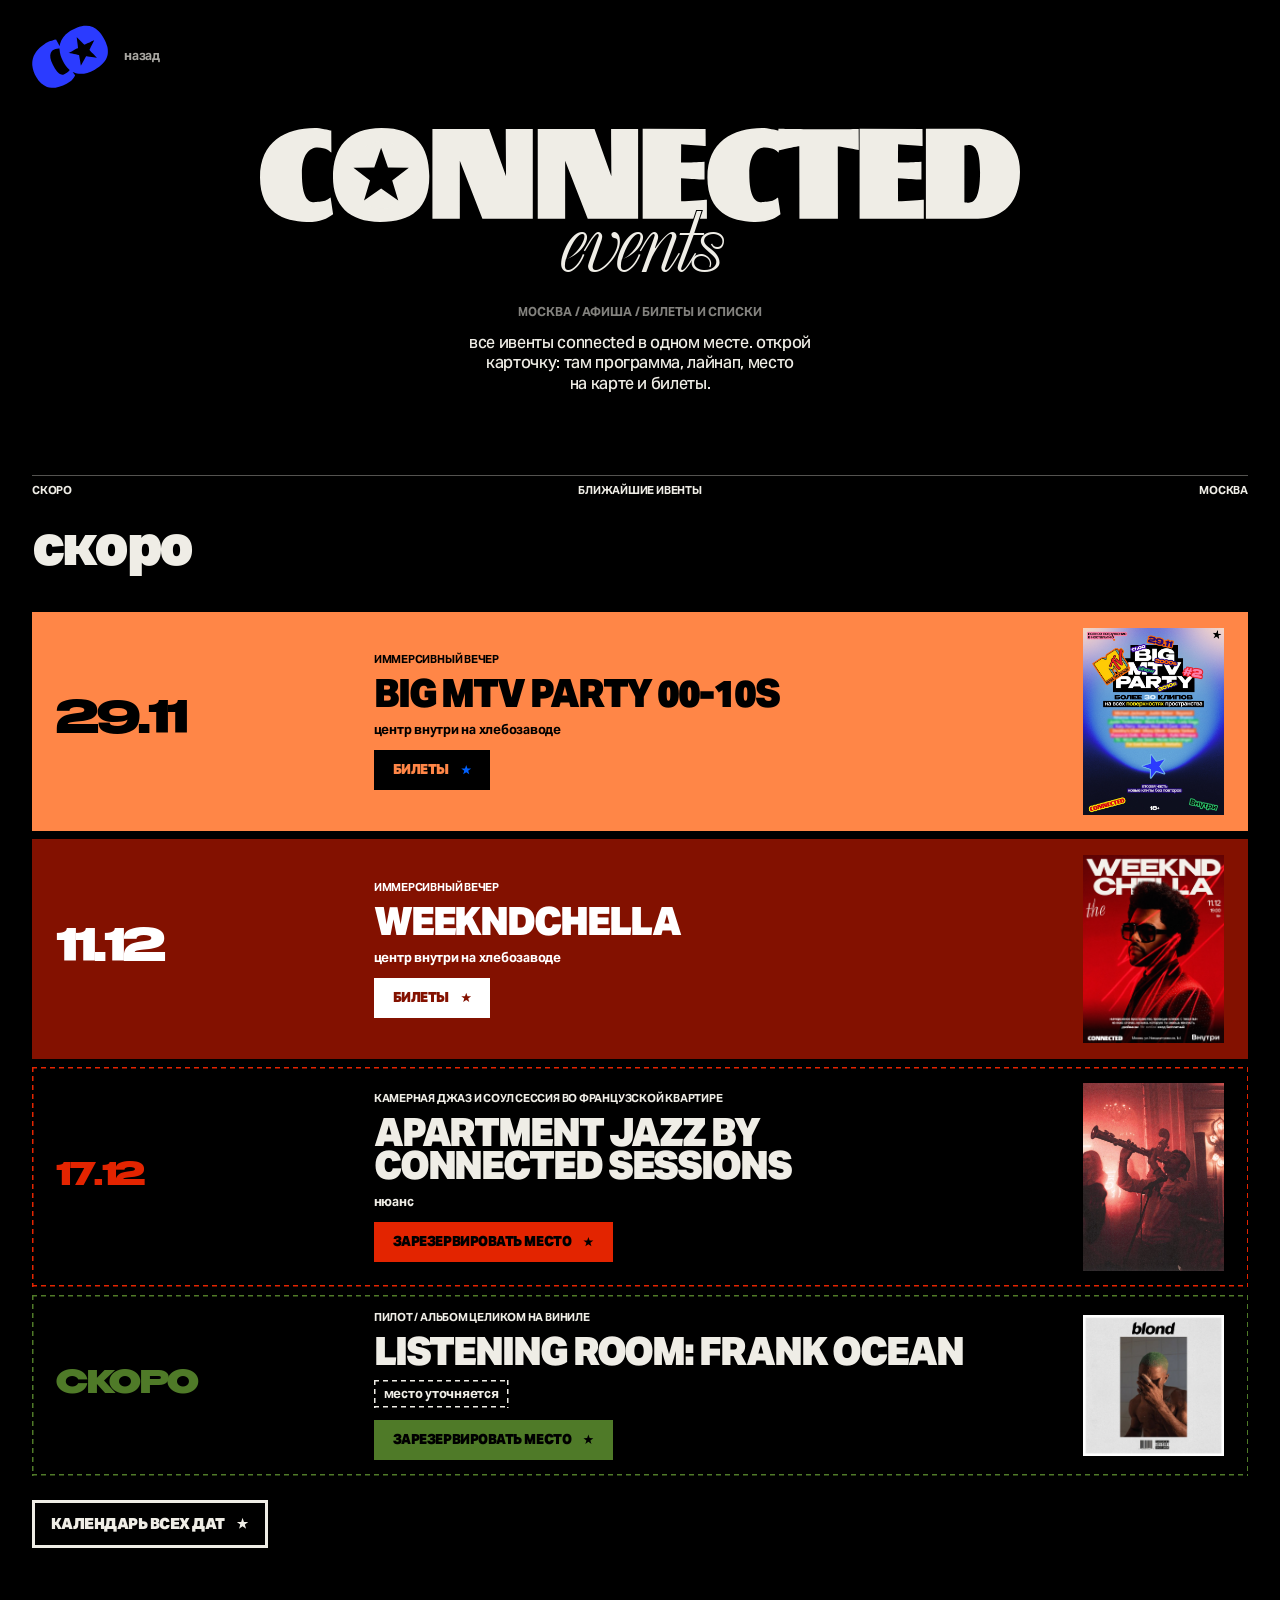
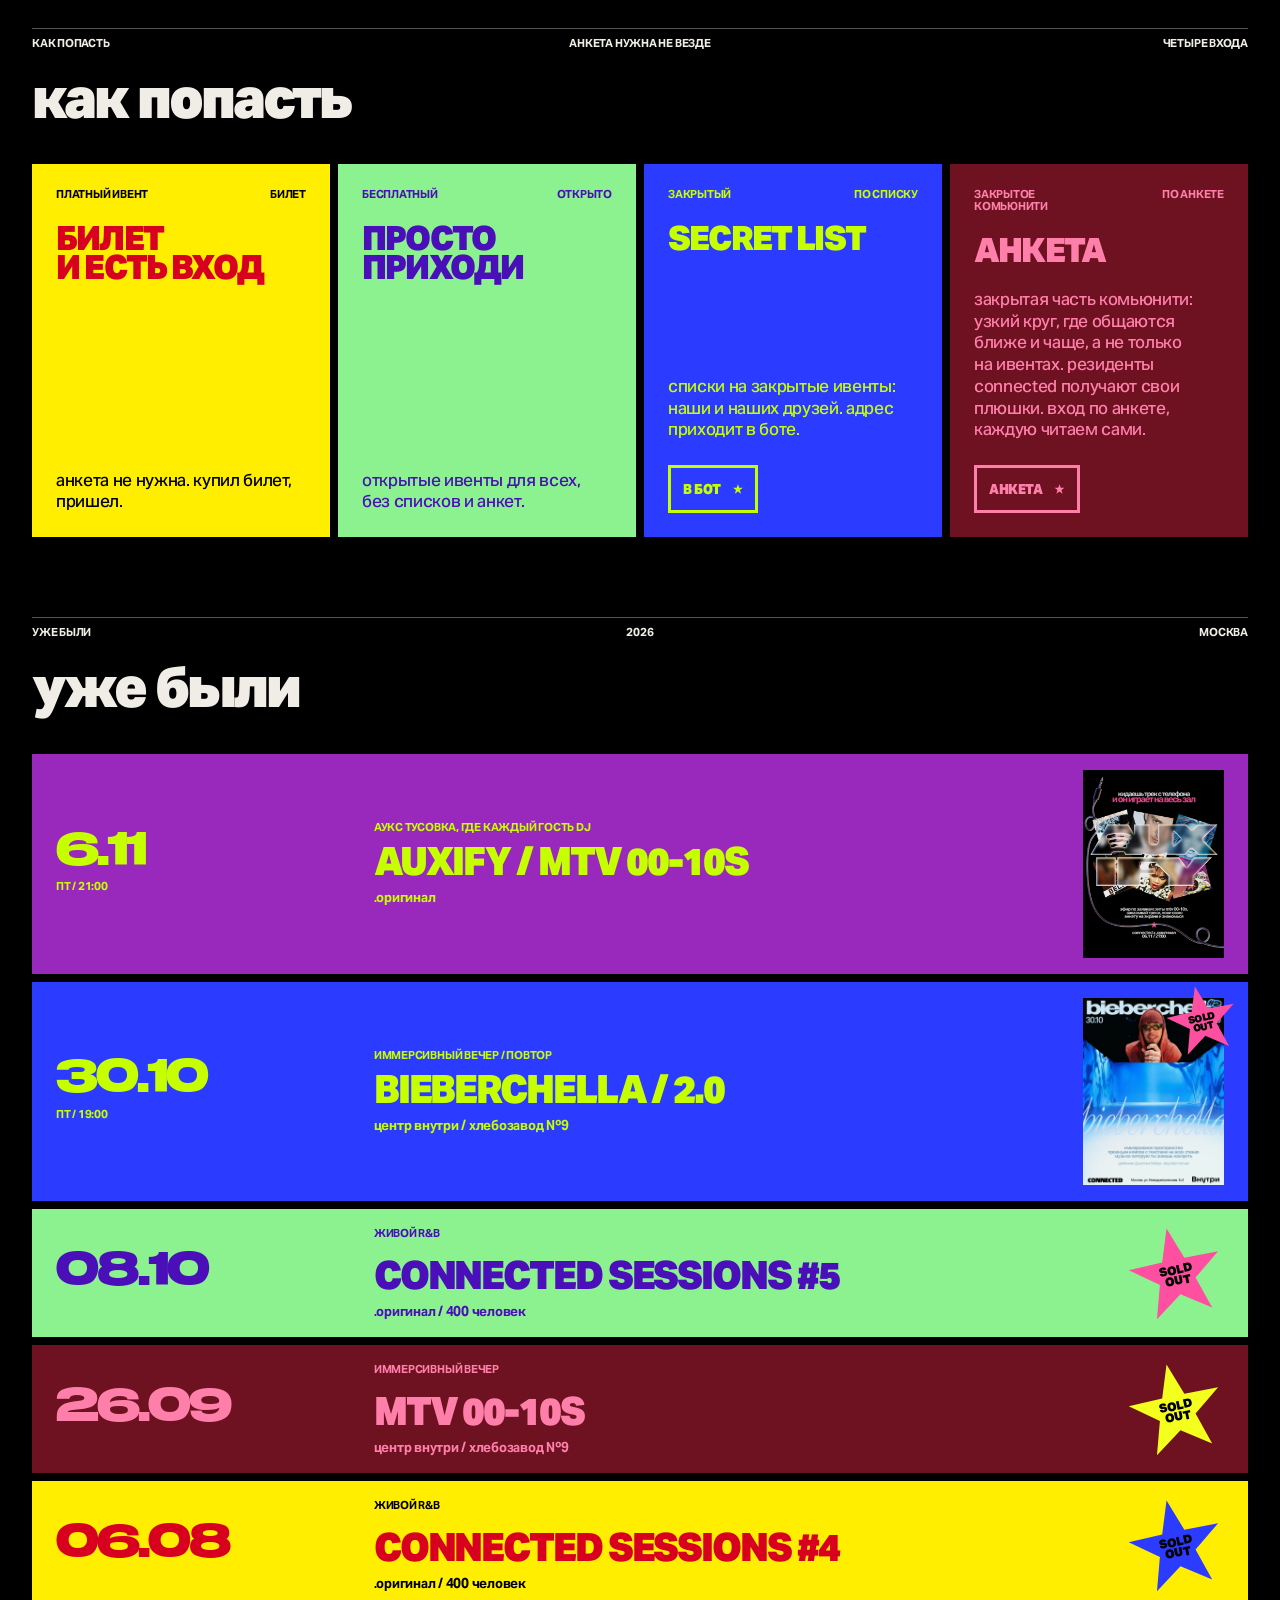
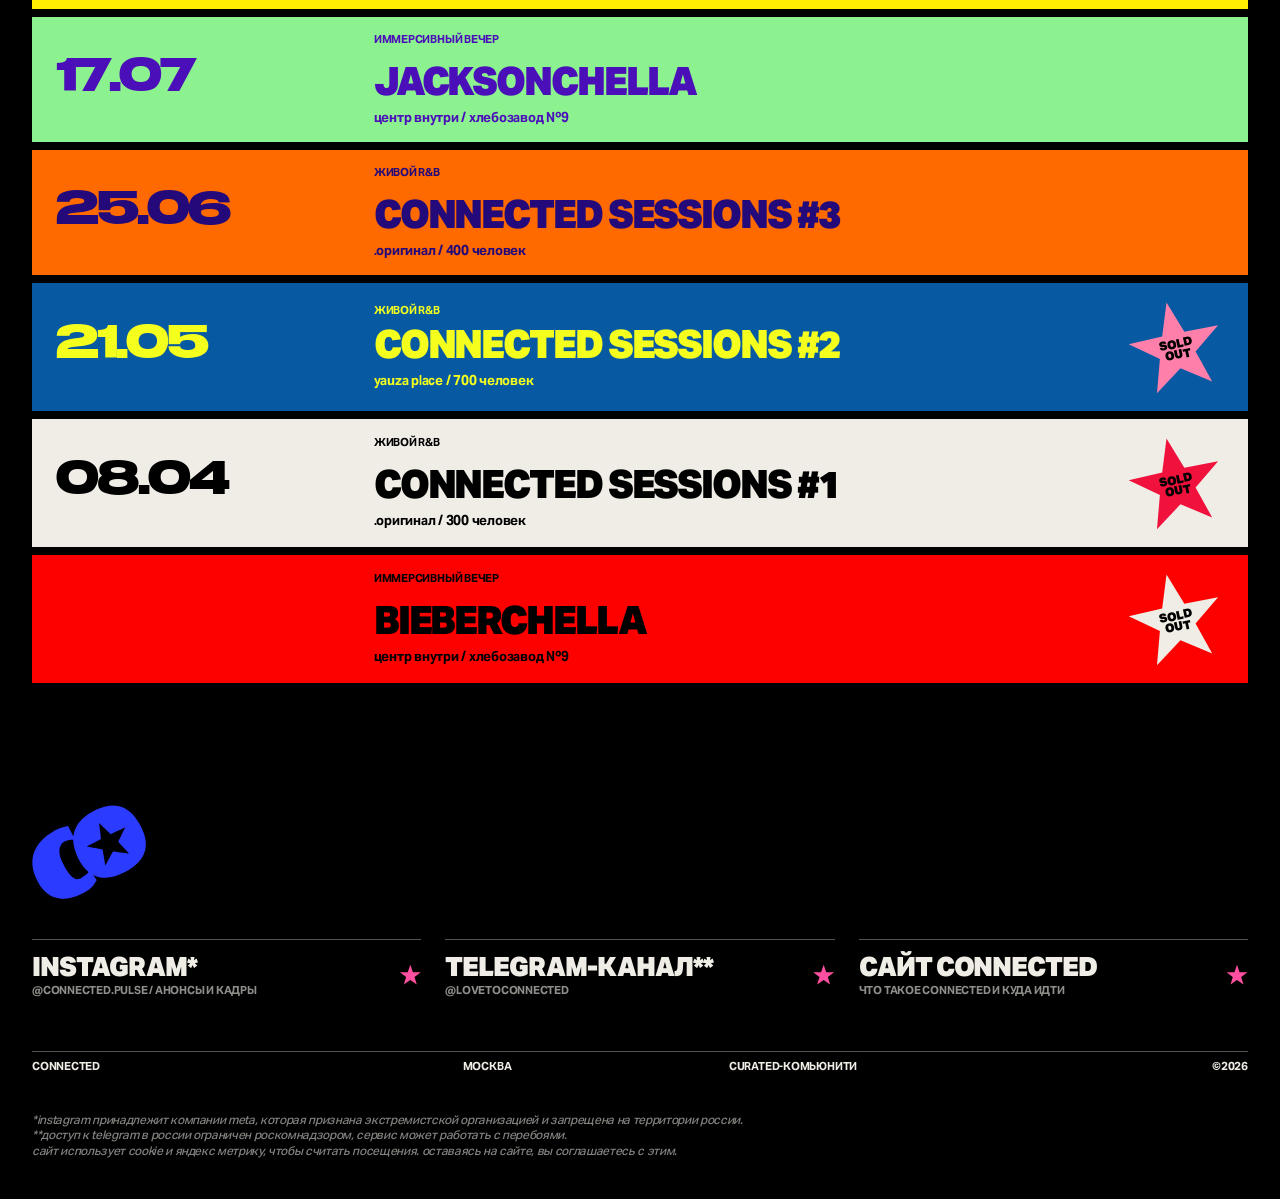
==== commit 02d73e7e: "сайт: 437a810" ====
--- a/afisha/index.html
+++ b/afisha/index.html
@@ -12,6 +12,7 @@
 <meta property="og:image:width" content="1080">
 <meta property="og:image:height" content="1080">
 <meta name="twitter:card" content="summary_large_image">
+<meta name="cx-build" content="437a810e53aed4e2faf87620b90abb5f3afc9161">
 <link rel="preload" href="../fonts/aktiv-500.woff2" as="font" type="font/woff2" crossorigin>
 <link rel="preload" href="../fonts/aktiv-600.woff2" as="font" type="font/woff2" crossorigin>
 <link rel="preload" href="../fonts/aktiv-700.woff2" as="font" type="font/woff2" crossorigin>
@@ -101,7 +102,7 @@
 .events{display:grid;gap:var(--space-2)}
 .event{display:grid;grid-template-columns:minmax(0,3fr) minmax(0,7fr) clamp(96px,11vw,148px);gap:var(--space-4) var(--space-6);padding:var(--space-4) var(--space-6);align-items:center}
 .event__when{display:grid;gap:var(--space-2);align-content:start;min-width:0}
-.event__date{overflow-wrap:anywhere;font:800 clamp(28px,3.4vw,48px)/.86 var(--font-wide);letter-spacing:-.045em;color:var(--display)}
+.event__date{overflow-wrap:anywhere;font:800 clamp(28px,3.4vw,48px)/.86 var(--font-wide);letter-spacing:-.045em;color:var(--display);text-transform:uppercase}
 .event__day{font:700 11px/1.15 var(--font-grotesk);text-transform:uppercase;letter-spacing:-.02em}
 .event__day:empty{display:none}
 .event__main{display:grid;gap:var(--space-3);align-content:start;min-width:0}
@@ -114,6 +115,8 @@
 .event .event__go{display:none}
 .event__media{position:relative;display:grid;justify-items:end;align-self:stretch;align-content:center;min-width:0}
 .event__cover{width:clamp(96px,11vw,148px);aspect-ratio:3/4;object-fit:cover}
+/* квадратные обложки (альбомы, data-cover="square"): на карточке и в окне без обрезки под 3:4 */
+.event[data-cover="square"] .event__cover,.event[data-cover="square"] .slide img{aspect-ratio:1/1}
 .event .badge{display:none;width:96px;font-size:12px}
 .event[data-sold] .badge{display:grid}
 /* у карточки с афишей звезда sold out лежит на углу афиши, у карточки без афиши стоит в своей колонке */
@@ -137,9 +140,32 @@
 /* у анонса дата бывает словами в две строки: интервал шире, чтобы строки не наезжали друг на друга */
 .event[data-tba] .event__date{font-size:clamp(22px,2.4vw,34px);line-height:1;color:var(--tba-date)}
 .event[data-tba] .event__main::after{content:"дата и детали уточняются / билеты скоро";justify-self:start;padding:6px 10px;background:var(--tba-field);color:var(--tba-ink);font:900 12px/1 var(--font-grotesk);text-transform:uppercase;letter-spacing:-.02em}
+/* текст плашки зависит от того, что уже известно: скрипт страницы (и редактор) ставит карточке data-known="date place" по дате и месту */
+.event[data-tba][data-known~="date"] .event__main::after{content:"место уточняется / билеты скоро"}
+.event[data-tba][data-known~="place"] .event__main::after{content:"дата скоро / билеты скоро"}
+.event[data-tba][data-known~="date"][data-known~="place"] .event__main::after{content:"билеты скоро"}
 .event[data-tba] .badge{display:none}
+/* анонс с резервом (data-reserve): билетов еще нет, но место можно занять. кнопка «зарезервировать место» ставит скрипт страницы на место кнопки билетов, она открывает чат с таней в telegram с готовым сообщением */
+/* у анонса кнопка встает вместо плашки «билеты скоро» и берет ее цвета */
+.event[data-tba][data-reserve] .event__main::after{display:none}
+.event[data-reserve] .event__buy{display:none}
+.event__main:has(>.event__reserve){grid-template-columns:minmax(0,1fr)}
+/* на телефоне колонка с названием узкая: длинная надпись кнопки переносится, а не раздвигает колонку под фото */
+.event__main>.event__reserve{justify-self:start;max-width:100%;min-height:40px;padding-block:8px;font-size:13px;white-space:normal;text-align:left}
+.events .event[data-tba] .event__main>.event__reserve{background:var(--tba-field);color:var(--tba-ink);border-color:var(--tba-field)}
+.events .event[data-tba] .event__reserve .star{background:var(--tba-ink)}
+/* «место уточняется» (скрипт страницы ставит класс is-vague, если в месте написано «уточняется») пунктирной рамкой, как анонс. пунктир фоном: safari на iphone не рисует тонкий пунктир бордером */
+.event__place.is-vague{justify-self:start;padding:6px 10px;--d:currentColor;background:repeating-linear-gradient(90deg,var(--d) 0 5px,transparent 0 9px) 0 0/100% var(--stroke-rule) no-repeat,repeating-linear-gradient(90deg,var(--d) 0 5px,transparent 0 9px) 0 100%/100% var(--stroke-rule) no-repeat,repeating-linear-gradient(180deg,var(--d) 0 5px,transparent 0 9px) 0 0/var(--stroke-rule) 100% no-repeat,repeating-linear-gradient(180deg,var(--d) 0 5px,transparent 0 9px) 100% 0/var(--stroke-rule) 100% no-repeat}
 /* у анонса в окне только афиши, дата, название и текст: программы, места и билетов еще нет */
-.sheet .event[data-tba] .event__info>:not(.event__about){display:none}
+.sheet .event[data-tba] .event__info>:not(.event__about):not(.series):not(.event__h--series){display:none}
+/* если место у анонса уже вписано, в окне виден блок «где» с картой. адрес-заготовка «улица, дом» не показывается */
+.sheet .event[data-tba][data-known~="place"] .event__info>:is(.event__venue,.event__address:not(.is-vague),.event__map){display:block}
+.sheet .event[data-tba][data-known~="place"] .event__info>:is(.event__h:has(+.event__venue),.event__route){display:revert}
+/* выпуски серии (listening room): строка на выпуск, дата, артист или альбом, справа вид: винил или селекция */
+.series{display:grid;list-style:none;margin:0;padding:0}
+.series li{display:grid;grid-template-columns:minmax(0,7ch) minmax(0,1fr) auto;gap:var(--space-3);align-items:baseline;padding-block:var(--space-2);border-bottom:var(--stroke-rule) solid var(--line);font:600 15px/1.25 var(--font-grotesk)}
+.series b{font:800 13px/1.2 var(--font-wide);letter-spacing:-.03em;text-transform:uppercase}
+.series i{font:700 11px/1 var(--font-grotesk);font-style:normal;text-transform:uppercase;letter-spacing:-.02em;padding:4px 6px;border:var(--stroke-rule) solid currentColor}
 /* в окне фон цветной: анонс берет обычные цвета пары, а не светлый текст пунктирной карточки */
 .sheet .event[data-tba]{--tba-field:var(--ink);--tba-ink:var(--field);--tba-date:var(--display);color:var(--ink);background:none}
 .sheet .event[data-tba]>*{--ink:inherit;--display:inherit;--line:inherit}
@@ -170,12 +196,14 @@
 .lineup li{padding:6px 10px;border:var(--stroke-rule) solid var(--ink);font:900 14px/1 var(--font-grotesk);letter-spacing:-.03em;text-transform:uppercase}
 .program{display:grid;list-style:none;margin:0;padding:0}
 .program li{display:grid;grid-template-columns:minmax(0,7ch) minmax(0,1fr);gap:var(--space-3);padding-block:var(--space-2);border-bottom:var(--stroke-rule) solid var(--line);font:500 15px/1.25 var(--font-grotesk)}
-.program b{font:800 13px/1.2 var(--font-wide);letter-spacing:-.03em}
+.program b{font:800 13px/1.2 var(--font-wide);letter-spacing:-.03em;text-transform:uppercase}
 .event__venue{font:900 clamp(22px,2.4vw,32px)/.92 var(--font-grotesk);letter-spacing:-.045em;text-transform:uppercase}
 .event__address{font:600 15px/1.25 var(--font-grotesk)}
 .event__map{position:relative;aspect-ratio:16/10;background:rgba(0,0,0,.25);border:var(--stroke-rule) solid var(--line)}
 .event__map iframe{position:absolute;inset:0;width:100%;height:100%;border:0}
 .event__route{font:700 12px/1.1 var(--font-grotesk);text-transform:uppercase;letter-spacing:-.02em}
+.event__venue a{color:inherit;text-decoration:underline;text-decoration-thickness:.08em;text-underline-offset:.12em}
+.event__venue a:hover{color:var(--spark)}
 .event__access{font:700 15px/1.25 var(--font-grotesk)}
 .event__actions{display:flex;flex-wrap:wrap;gap:var(--space-2);margin-top:var(--space-2)}
 .events--past .event__buy,.event.is-past .event__buy{display:none}
@@ -187,7 +215,8 @@
 /* в редакторе подробности видны прямо под карточкой, чтобы их можно было править */
 html[data-cx-editor] .event__more{display:grid;grid-column:1/-1;grid-template-columns:minmax(0,1fr) minmax(0,2fr);gap:var(--space-6);padding-top:var(--space-4);border-top:var(--stroke-rule) dashed var(--line)}
 html[data-cx-editor] .event__slides{display:grid;grid-template-columns:repeat(2,minmax(0,1fr));overflow:visible}
-html[data-cx-editor] .event__map::before{content:"карта появится на сайте по адресу";position:absolute;inset:0;display:grid;place-items:center;font:700 12px/1.2 var(--font-grotesk);text-transform:uppercase;opacity:.6}
+/* карта пока выключена: в редакторе ее и ссылку «открыть в яндекс картах» не видно, ссылка на место правится в панели ивента */
+html[data-cx-editor] :is(.event__map,.event__route){display:none}
 
 /* окно ивента на сайте: та же карточка целиком */
 .sheet{width:min(1180px,calc(100vw - 32px));max-width:none;max-height:calc(100dvh - 32px);margin:auto;padding:0;border:0;background:var(--field);color:var(--ink);overflow:auto;overscroll-behavior:contain}
@@ -232,7 +261,7 @@
 .cal__wd{padding:var(--space-2);border-right:var(--stroke-rule) solid var(--line);border-bottom:var(--stroke-rule) solid var(--line);font:700 11px/1 var(--font-grotesk);text-transform:uppercase;opacity:.7}
 .cal__day{display:grid;align-content:start;gap:var(--space-1);min-height:112px;min-width:0;padding:var(--space-2);border-right:var(--stroke-rule) solid var(--line);border-bottom:var(--stroke-rule) solid var(--line)}
 .cal__day.is-out{opacity:.25}
-.cal__num{font:800 13px/1 var(--font-wide);letter-spacing:-.03em}
+.cal__num{font:800 13px/1 var(--font-wide);letter-spacing:-.03em;text-transform:uppercase}
 .cal__day.is-today .cal__num{display:inline-block;justify-self:start;padding:3px 5px;background:var(--c-paper);color:var(--c-black)}
 .cal__ev{display:block;width:100%;min-width:0;padding:6px;border:0;background:var(--field);color:var(--ink);font:900 12px/1 var(--font-grotesk);letter-spacing:-.03em;text-transform:uppercase;text-align:left;overflow-wrap:anywhere;cursor:pointer}
 .cal__ev.is-past{opacity:.5}
@@ -240,7 +269,7 @@
 .cal__ev:hover{transform:rotate(-1deg)}
 .cal__list{display:none;list-style:none;margin:var(--space-4) 0 0;padding:0;gap:var(--space-2)}
 .cal__list button{display:grid;grid-template-columns:6ch minmax(0,1fr);gap:var(--space-3);align-items:baseline;width:100%;padding:var(--space-3) var(--space-4);border:0;background:var(--field);color:var(--ink);text-align:left;cursor:pointer}
-.cal__list b{font:800 15px/1 var(--font-wide);letter-spacing:-.03em}
+.cal__list b{font:800 15px/1 var(--font-wide);letter-spacing:-.03em;text-transform:uppercase}
 .cal__list span{font:900 16px/1 var(--font-grotesk);letter-spacing:-.04em;text-transform:uppercase}
 .cal__list .is-past{opacity:.55}
 .cal__empty{margin-top:var(--space-4);font:700 13px/1.2 var(--font-grotesk);text-transform:uppercase;opacity:.6}
@@ -352,7 +381,293 @@
       <div class="events events--soon">
         
 
-        <article class="event block" data-theme="electric">
+        
+        
+        
+        
+        <article class="event block" style="--field: #ff8647; --ink: #000000; --display: #000000; --spark: #0061ff; --line: rgba(0,0,0,.35);" data-theme="custom">
+          <div class="event__when">
+            <b class="event__date">29.11</b>
+            <span class="event__day"></span>
+          </div>
+          <div class="event__main">
+            <div class="rail"><span>иммерсивный вечер</span><span class="event__go">подробнее <span class="star"></span></span></div>
+            <h3 class="event__title">big mtv party 00-10s</h3>
+            <p class="event__place">место уточняется</p>
+          </div>
+          <div class="event__media">
+            <img class="event__cover" src="../img/mtv-00-10s-afisha-2vx4gj.jpg?v=1d430cd5" alt="mtv 00-10s" loading="lazy">
+            <div class="badge"><span>sold<br>out</span></div>
+          </div>
+          <div class="event__more">
+            <div class="event__slides-wrap">
+              <div class="event__slides">
+              </div>
+            </div>
+            <div class="event__info">
+              <p class="event__about">клипы, которые мы ждали у&nbsp;телевизора после школы, теперь на&nbsp;всех стенах. хиты нулевых и&nbsp;десятых, тексты на&nbsp;проекциях, каждый припев поет весь зал. в&nbsp;сентябре был солдаут, возвращаемся</p>
+              <h4 class="event__h">лайнап</h4>
+              <ul class="lineup">
+                <li>хиты mtv 00-10s</li>
+              </ul>
+              <h4 class="event__h">программа</h4>
+              <ol class="program">
+                <li><b>17:00</b><span>сбор гостей</span></li>
+                <li><b>18:00</b><span>программа: клипы на&nbsp;всех стенах, тексты песен</span></li>
+                <li><b>20:30</b><span>завершающий диджей-сет</span></li>
+                
+              </ol>
+              <h4 class="event__h">где</h4>
+              <p class="event__venue">ЦЕНТР ВНУТРИ НА&nbsp;ХЛЕБОЗАВОДЕ</p>
+              <p class="event__address">москва, ул. новодмитровская, 1с4</p>
+              <div class="event__map"></div>
+              <a class="event__route" href="https://yandex.ru/maps/-/CXrPJ6mP" target="_blank" rel="noopener">открыть в&nbsp;яндекс картах</a>
+              <h4 class="event__h">вход</h4>
+              <p class="event__access">по билету</p>
+              <div class="event__actions">
+                <a class="btn event__buy" href="" target="_blank" rel="noopener" data-tc-event="6aebc816f4dad58ff8f57957" data-tc-token="eyJhbGciOiJIUzI1NiIsImlzcyI6InRpY2tldHNjbG91ZC5ydSIsInR5cCI6IkpXVCJ9.eyJwIjoiNjllYTUwMDY1ZWQ3NjNlN2E4ODdkYjQwIn0.PeDv2DILNJnItWoGS6xdE_prsDhcD2PZgTB4C25cTR0">билеты <span class="star"></span></a>
+                <a class="btn btn--line" href="https://instagram.com/connected.pulse" target="_blank" rel="noopener">instagram* <span class="star"></span></a>
+              </div>
+            </div>
+          </div>
+        </article><article class="event block" style="--field: #831100; --ink: #ffffff; --display: #ffffff; --spark: #831100; --line: rgba(255,255,255,.35);" data-theme="custom">
+          <div class="event__when">
+            <b class="event__date">11.12</b>
+            <span class="event__day"></span>
+          </div>
+          <div class="event__main">
+            <div class="rail"><span>иммерсивный вечер</span><span class="event__go">подробнее <span class="star"></span></span></div>
+            <h3 class="event__title">weeknd&shy;chella</h3>
+            <p class="event__place">место уточняется</p>
+          </div>
+          <div class="event__media">
+            <img class="event__cover" src="../img/weekndchella-afisha-41fitq.jpg?v=573978be" alt="weekndchella" loading="lazy">
+            <div class="badge"><span>sold<br>out</span></div>
+          </div>
+          <div class="event__more">
+            <div class="event__slides-wrap">
+              <div class="event__slides">
+              </div>
+            </div>
+            <div class="event__info">
+              <p class="event__about">клипы the weeknd на&nbsp;всех стенах вокруг тебя, красный свет, и&nbsp;весь зал поет blinding lights. дресс-код: выбери свою эру, от&nbsp;house of balloons до&nbsp;hurry up tomorrow</p>
+              <h4 class="event__h">лайнап</h4>
+              <ul class="lineup">
+                <li>клипы the weeknd</li>
+              </ul>
+              <h4 class="event__h">программа</h4>
+              <ol class="program">
+                <li><b>19:00</b><span>сбор гостей</span></li>
+                <li><b>20:00</b><span>программа: клипы на&nbsp;всех стенах, тексты песен</span></li>
+                <li><b>22:30</b><span>завершающий диджей-сет</span></li>
+              </ol>
+              <h4 class="event__h">где</h4>
+              <p class="event__venue">ЦЕНТР ВНУТРИ НА&nbsp;ХЛЕБОЗАВОДЕ</p>
+              <p class="event__address">москва, ул. новодмитровская, 1с4</p>
+              <div class="event__map"></div>
+              <a class="event__route" href="https://yandex.ru/maps/-/CXrPJ6mP" target="_blank" rel="noopener">открыть в&nbsp;яндекс картах</a>
+              <h4 class="event__h">вход</h4>
+              <p class="event__access">по билету</p>
+              <div class="event__actions">
+                <a class="btn event__buy" href="" target="_blank" rel="noopener" data-tc-event="6aebe458cd8fc3e242e1ee70" data-tc-token="eyJhbGciOiJIUzI1NiIsImlzcyI6InRpY2tldHNjbG91ZC5ydSIsInR5cCI6IkpXVCJ9.eyJwIjoiNjllYTUwMDY1ZWQ3NjNlN2E4ODdkYjQwIn0.PeDv2DILNJnItWoGS6xdE_prsDhcD2PZgTB4C25cTR0">билеты <span class="star"></span></a>
+                <a class="btn btn--line" href="https://instagram.com/connected.pulse" target="_blank" rel="noopener">instagram* <span class="star"></span></a>
+              </div>
+            </div>
+          </div>
+        </article><article class="event block" data-tba="" style="--field: #e32400; --ink: #000000; --display: #000000; --spark: #ffffff; --line: rgba(0,0,0,.35);" data-theme="custom" data-reserve="">
+          <div class="event__when">
+            <b class="event__date">17.12</b>
+            <span class="event__day"></span>
+          </div>
+          <div class="event__main">
+            <div class="rail"><span>камерная джаз и&nbsp;соул сессия во&nbsp;французской квартире</span><span class="event__go">подробнее <span class="star"></span></span></div>
+            <h3 class="event__title">APARTMENT JAZZ by connected sessions</h3>
+            <p class="event__place">место уточняется</p>
+          </div>
+          <div class="event__media">
+            <img class="event__cover" src="../img/connected-sessions-jazz-editio-afisha-ccvkcy.jpg?v=dc672e3f" alt="афиша connected sessions" loading="lazy">
+            <div class="badge"><span>sold<br>out</span></div>
+          </div>
+          <div class="event__more">
+            <div class="event__slides-wrap">
+              <div class="event__slides">
+                <figure class="slide"><img src="../img/choir.jpg?v=2d31881c" alt="еще одна афиша или фото" loading="lazy"></figure>
+              </div>
+            </div>
+            <div class="event__info">
+              <p class="event__about">в&nbsp;этот раз мы&nbsp;делаем камерный вечер во&nbsp;французской квартире, с&nbsp;живым джазом и&nbsp;соулом, под&nbsp;рождественский вайб. до&nbsp;100 билетов / наши connected sessions - это регулярные вечера живого r&amp;b с&nbsp;артистами и&nbsp;полным бэндом.<br>артисты, которых мы&nbsp;любим, сюда не&nbsp;приедут, поэтому мы&nbsp;играем их музыку сами.&nbsp;</p>
+              <h4 class="event__h">лайнап</h4>
+              <ul class="lineup">
+                <li hidden>артист</li>
+                <li hidden>артист</li>
+              </ul>
+              <h4 class="event__h">программа</h4>
+              <ol class="program">
+                <li><b>#0</b><span>интро: винил dj-сет</span></li>
+                <li><b>#1</b><span>сбор гостей: jazz dj-сет + живые инструменты</span></li>
+                <li><b>#2</b><span>live: знаменитые джазовые композиции в&nbsp;исполнении артистов и&nbsp;музыкантов connected sessions</span></li>
+                <li><b>#3</b><span>collective: хор + совместное исполнение треков</span></li>
+                <li><b>#4</b><span>outro: винил dj-сет</span></li>
+              </ol>
+              <h4 class="event__h">где</h4>
+              <p class="event__venue">НЮАНС</p>
+              <p class="event__address">столешников переулок 11&nbsp;</p>
+              <div class="event__map"></div>
+              <a class="event__route" href="https://yandex.ru/maps/-/CXrPJBN3" target="_blank" rel="noopener">открыть в&nbsp;яндекс картах</a>
+              <h4 class="event__h">вход</h4>
+              <p class="event__access">по билету</p>
+              <div class="event__actions">
+                <a class="btn event__buy" href="" target="_blank" rel="noopener">билеты <span class="star"></span></a>
+                <a class="btn btn--line" href="https://instagram.com/connected.pulse" target="_blank" rel="noopener">instagram* <span class="star"></span></a>
+              </div>
+            </div>
+          </div>
+        </article><article class="event block" data-tba="" data-reserve="" data-cover="square" style="--field: #4f7a28; --ink: #000000; --display: #000000; --spark: #d6d6d6; --line: rgba(0,0,0,.35);" data-theme="custom">
+          <div class="event__when">
+            <b class="event__date">скоро</b>
+            <span class="event__day"></span>
+          </div>
+          <div class="event__main">
+            <div class="rail"><span>пилот / альбом целиком на&nbsp;виниле</span><span class="event__go">подробнее <span class="star"></span></span></div>
+            <h3 class="event__title">listening room: frank ocean</h3>
+            <p class="event__place">место уточняется</p>
+          </div>
+          <div class="event__media">
+            <img class="event__cover" src="../img/listening-room-frank-ocean-blond.jpg?v=16cb36eb" alt="frank ocean, blonde" loading="lazy">
+            <div class="badge"><span>sold<br>out</span></div>
+          </div>
+          <div class="event__more">
+            <div class="event__slides-wrap">
+              <div class="event__slides">
+              </div>
+            </div>
+            <div class="event__info">
+              <p class="event__about">пилот новой серии. blonde frank ocean на&nbsp;виниле целиком, от&nbsp;nikes до&nbsp;futura free: хороший звук, теплый свет, мягкие места и&nbsp;люди, для которых этот альбом тоже что-то значит.<br>дальше в&nbsp;серии музыка, которую хочется послушать глубже, чем в&nbsp;наушниках на&nbsp;бегу: r&amp;b, нео-соул, джаз и&nbsp;все, что рядом. giveon, brent faiyaz, tems, summer walker, sade, frank sinatra, jmsn, jorja smith, snoh aalegra, drake, billie eilish, leon thomas, sza, masego и&nbsp;другие. где-то целый альбом на&nbsp;виниле, где-то наша селекция треков</p>
+              <h4 class="event__h">лайнап</h4>
+              <ul class="lineup">
+                <li>frank ocean / blonde</li>
+              </ul>
+              <h4 class="event__h">где</h4>
+              <p class="event__venue">МЕСТО УТОЧНЯЕТСЯ</p>
+              <p class="event__address">улица, дом</p>
+              <div class="event__map"></div>
+              <a class="event__route" href="https://yandex.ru/maps/" target="_blank" rel="noopener">открыть в&nbsp;яндекс картах</a>
+              <h4 class="event__h">вход</h4>
+              <p class="event__access">по билету</p>
+              <div class="event__actions">
+                <a class="btn event__buy" href="" target="_blank" rel="noopener">билеты <span class="star"></span></a>
+                <a class="btn btn--line" href="https://instagram.com/connected.pulse" target="_blank" rel="noopener">instagram* <span class="star"></span></a>
+              </div>
+            </div>
+          </div>
+        </article>
+      </div>
+
+      <div class="soon-empty">
+        <span class="star"></span>
+        <div>
+          <p>новые даты скоро. следи за&nbsp;анонсами в&nbsp;соцсетях</p>
+          <div class="soon-empty__links">
+            <a class="btn" href="https://instagram.com/connected.pulse" target="_blank" rel="noopener">instagram* <span class="star"></span></a>
+            <a class="btn btn--line" href="https://t.me/lovetoconnected" target="_blank" rel="noopener">telegram** <span class="star"></span></a>
+          </div>
+        </div>
+      </div>
+
+      <details class="cal-box">
+        <summary class="btn btn--line"><span class="cal-box__show">календарь всех дат</span><span class="cal-box__hide">скрыть календарь</span> <span class="star"></span></summary>
+        <div class="cal" aria-live="polite"></div>
+      </details>
+    </div>
+  </section>
+
+  <section class="section" id="how" aria-labelledby="how-title">
+    <div class="wrap">
+      <div class="section__head">
+        <div class="rail rail--ruled" style="--cols:3"><span>как попасть</span><span>анкета нужна не везде</span><span>четыре входа</span></div>
+        <h2 class="headline" id="how-title">как попасть</h2>
+      </div>
+      <div class="doors">
+        <article class="door block" data-theme="yellow">
+          <div class="rail" style="--cols:2"><span>платный ивент</span><span>билет</span></div>
+          <h3>билет и&nbsp;есть вход</h3>
+          <p>анкета не&nbsp;нужна. купил билет, пришел.</p>
+        </article>
+        <article class="door block" data-theme="mint">
+          <div class="rail" style="--cols:2"><span>бесплатный</span><span>открыто</span></div>
+          <h3>просто приходи</h3>
+          <p>открытые ивенты для всех, без списков и&nbsp;анкет.</p>
+        </article>
+        <article class="door block" data-theme="electric">
+          <div class="rail" style="--cols:2"><span>закрытый</span><span>по списку</span></div>
+          <h3>secret list</h3>
+          <p>списки на&nbsp;закрытые ивенты: наши и&nbsp;наших друзей. адрес приходит в&nbsp;боте.</p>
+          <a class="btn btn--line" href="https://t.me/tenzosecretlist_bot" target="_blank" rel="noopener">в&nbsp;бот <span class="star"></span></a>
+        </article>
+        <article class="door block" data-theme="cherry">
+          <div class="rail" style="--cols:2"><span>закрытое комьюнити</span><span>по анкете</span></div>
+          <h3>анкета</h3>
+          <p>закрытая часть комьюнити: узкий круг, где общаются ближе и&nbsp;чаще, а&nbsp;не&nbsp;только на&nbsp;ивентах. резиденты connected получают свои плюшки. вход по&nbsp;анкете, каждую читаем сами.</p>
+          <a class="btn btn--line" href="../join/">анкета <span class="star"></span></a>
+        </article>
+      </div>
+    </div>
+  </section>
+
+  <section class="section" id="past" aria-labelledby="past-title">
+    <div class="wrap">
+      <div class="section__head">
+        <div class="rail rail--ruled" style="--cols:3"><span>уже были</span><span>2026</span><span>москва</span></div>
+        <h2 class="headline" id="past-title">уже были</h2>
+      </div>
+
+      <div class="events events--past"><article class="event block" style="--field: #9929bd; --ink: #c6ff00; --display: #c6ff00; --spark: #ff4fa0; --line: rgba(198,255,0,.35);" data-theme="custom">
+          <div class="event__when">
+            <b class="event__date">6.11</b>
+            <span class="event__day">пт / 21:00</span>
+          </div>
+          <div class="event__main">
+            <div class="rail"><span>аукс тусовка, где каждый гость dj</span><span class="event__go">подробнее <span class="star"></span></span></div>
+            <h3 class="event__title">auxify / mtv 00-10s</h3>
+            <p class="event__place">.оригинал</p>
+          </div>
+          <div class="event__media">
+            <img class="event__cover" src="../img/auxify-mtv-00-10s-afisha-27oz6g.jpg?v=251c87ed" alt="афиша ивента" loading="lazy">
+            <div class="badge"><span>sold<br>out</span></div>
+          </div>
+          <div class="event__more">
+            <div class="event__slides-wrap">
+              <div class="event__slides">
+                
+              </div>
+            </div>
+            <div class="event__info">
+              <p class="event__about">пилотный ивент ауксифай, где мы&nbsp;все создаем общий плейлист вечера и&nbsp;знакомимся ближе, под&nbsp;любимые треки - анкеты гостей на&nbsp;экране - треки выбирают гости<br><br>❗️ниже две кнопки:<br>регистрация - твоя анкета на&nbsp;экране + твои треки прозвучат на&nbsp;ивенте<br>просто прийти - резерв места без&nbsp;анкеты и&nbsp;треков</p>
+              <h4 class="event__h">лайнап</h4>
+              <ul class="lineup">
+                <li>гости</li>
+                <li>MIRzo</li>
+                <li>anas</li>
+              </ul>
+              <h4 class="event__h">программа</h4>
+              <ol class="program">
+                <li><b>21:00</b><span>сбор гостей</span></li>
+                <li><b>22:00</b><span>начало программы общего плейлиста</span></li>
+              </ol>
+              <h4 class="event__h">где</h4>
+              <p class="event__venue">.оригинал</p>
+              <p class="event__address">ул. земляной вал, 9а</p>
+              <div class="event__map"></div>
+              <a class="event__route" href="https://yandex.ru/maps/-/CXrPFDnf" target="_blank" rel="noopener">открыть в&nbsp;яндекс картах</a>
+              <h4 class="event__h">вход</h4>
+              <p class="event__access">бесплатно - по&nbsp;регистрации</p>
+              <div class="event__actions">
+                <a class="btn event__buy" href="https://t.me/CO_DATE_BOT" target="_blank" rel="noopener">free регистрация&nbsp;<span class="star"></span></a>
+                <a class="btn btn--line" href="https://t.me/creatortenzo" target="_blank" rel="noopener" data-walk="">просто прийти <span class="star"></span></a><a class="btn btn--line" href="https://instagram.com/connected.pulse" target="_blank" rel="noopener">instagram* <span class="star"></span></a>
+              </div>
+            </div>
+          </div>
+        </article><article class="event block" data-sold="" data-theme="electric">
           <div class="event__when">
             <b class="event__date">30.10</b>
             <span class="event__day">пт / 19:00</span>
@@ -401,117 +716,8 @@
               </div>
             </div>
           </div>
-        </article><article class="event block" data-theme="signal" data-tba="">
-          <div class="event__when">
-            <b class="event__date">17.12</b>
-            <span class="event__day"></span>
-          </div>
-          <div class="event__main">
-            <div class="rail"><span>камерная джаз и&nbsp;соул сессия во&nbsp;французской квартире</span><span class="event__go">подробнее <span class="star"></span></span></div>
-            <h3 class="event__title">APARTMENT JAZZ by connected sessions</h3>
-            <p class="event__place">место уточняется</p>
-          </div>
-          <div class="event__media">
-            <img class="event__cover" src="../img/connected-sessions-jazz-editio-afisha-ccvkcy.jpg?v=dc672e3f" alt="афиша connected sessions" loading="lazy">
-            <div class="badge"><span>sold<br>out</span></div>
-          </div>
-          <div class="event__more">
-            <div class="event__slides-wrap">
-              <div class="event__slides">
-                <figure class="slide"><img src="../img/choir.jpg?v=2d31881c" alt="еще одна афиша или фото" loading="lazy"></figure>
-              </div>
-            </div>
-            <div class="event__info">
-              <p class="event__about">в&nbsp;этот раз мы&nbsp;делаем камерный вечер во&nbsp;французской квартире, с&nbsp;живым джазом и&nbsp;соулом, под&nbsp;рождественский вайб. до&nbsp;100 билетов / наши connected sessions - это регулярные вечера живого r&amp;b с&nbsp;артистами и&nbsp;полным бэндом.<br>артисты, которых мы&nbsp;любим, сюда не&nbsp;приедут, поэтому мы&nbsp;играем их музыку сами.&nbsp;</p>
-              <h4 class="event__h">лайнап</h4>
-              <ul class="lineup">
-                <li>артист</li>
-                <li>артист</li>
-              </ul>
-              <h4 class="event__h">программа</h4>
-              <ol class="program">
-                <li><b>#0</b><span>интро: винил dj-сет</span></li>
-                <li><b>#1</b><span>сбор гостей: jazz dj-сет + живые инструменты</span></li>
-                <li><b>#2</b><span>live: знаменитые джазовые композиции в&nbsp;исполнении артистов и&nbsp;музыкантов connected sessions</span></li>
-                <li><b>#3</b><span>collective: хор + совместное исполнение треков</span></li>
-                <li><b>#4</b><span>outro: винил dj-сет</span></li>
-              </ol>
-              <h4 class="event__h">где</h4>
-              <p class="event__venue">место уточняется</p>
-              <p class="event__address">улица, дом</p>
-              <div class="event__map"></div>
-              <a class="event__route" href="https://yandex.ru/maps/" target="_blank" rel="noopener">открыть в&nbsp;яндекс картах</a>
-              <h4 class="event__h">вход</h4>
-              <p class="event__access">по билету</p>
-              <div class="event__actions">
-                <a class="btn event__buy" href="" target="_blank" rel="noopener">билеты <span class="star"></span></a>
-                <a class="btn btn--line" href="https://instagram.com/connected.pulse" target="_blank" rel="noopener">instagram* <span class="star"></span></a>
-              </div>
-            </div>
-          </div>
-        </article>
-      </div>
-
-      <div class="soon-empty">
-        <span class="star"></span>
-        <div>
-          <p>новые даты скоро. следи за&nbsp;анонсами в&nbsp;соцсетях</p>
-          <div class="soon-empty__links">
-            <a class="btn" href="https://instagram.com/connected.pulse" target="_blank" rel="noopener">instagram* <span class="star"></span></a>
-            <a class="btn btn--line" href="https://t.me/lovetoconnected" target="_blank" rel="noopener">telegram** <span class="star"></span></a>
-          </div>
-        </div>
-      </div>
-
-      <details class="cal-box">
-        <summary class="btn btn--line"><span class="cal-box__show">календарь всех дат</span><span class="cal-box__hide">скрыть календарь</span> <span class="star"></span></summary>
-        <div class="cal" aria-live="polite"></div>
-      </details>
-    </div>
-  </section>
-
-  <section class="section" id="how" aria-labelledby="how-title">
-    <div class="wrap">
-      <div class="section__head">
-        <div class="rail rail--ruled" style="--cols:3"><span>как попасть</span><span>анкета нужна не везде</span><span>четыре входа</span></div>
-        <h2 class="headline" id="how-title">как попасть</h2>
-      </div>
-      <div class="doors">
-        <article class="door block" data-theme="yellow">
-          <div class="rail" style="--cols:2"><span>платный ивент</span><span>билет</span></div>
-          <h3>билет и&nbsp;есть вход</h3>
-          <p>анкета не&nbsp;нужна. купил билет, пришел.</p>
-        </article>
-        <article class="door block" data-theme="mint">
-          <div class="rail" style="--cols:2"><span>бесплатный</span><span>открыто</span></div>
-          <h3>просто приходи</h3>
-          <p>открытые ивенты для всех, без списков и&nbsp;анкет.</p>
-        </article>
-        <article class="door block" data-theme="electric">
-          <div class="rail" style="--cols:2"><span>закрытый</span><span>по списку</span></div>
-          <h3>secret list</h3>
-          <p>списки на&nbsp;закрытые ивенты: наши и&nbsp;наших друзей. адрес приходит в&nbsp;боте.</p>
-          <a class="btn btn--line" href="https://t.me/tenzosecretlist_bot" target="_blank" rel="noopener">в&nbsp;бот <span class="star"></span></a>
-        </article>
-        <article class="door block" data-theme="cherry">
-          <div class="rail" style="--cols:2"><span>закрытое комьюнити</span><span>по анкете</span></div>
-          <h3>анкета</h3>
-          <p>закрытая часть комьюнити: узкий круг, где общаются ближе и&nbsp;чаще, а&nbsp;не&nbsp;только на&nbsp;ивентах. резиденты connected получают свои плюшки. вход по&nbsp;анкете, каждую читаем сами.</p>
-          <a class="btn btn--line" href="../join/">анкета <span class="star"></span></a>
-        </article>
-      </div>
-    </div>
-  </section>
-
-  <section class="section" id="past" aria-labelledby="past-title">
-    <div class="wrap">
-      <div class="section__head">
-        <div class="rail rail--ruled" style="--cols:3"><span>уже были</span><span>2026</span><span>москва</span></div>
-        <h2 class="headline" id="past-title">уже были</h2>
-      </div>
-
-      <div class="events events--past">
-        <article class="event block" data-theme="electric" data-sold="">
+        </article>
+        <article class="event block" data-sold="" data-theme="mint">
           <div class="event__when"><b class="event__date">08.10</b><span class="event__day"></span></div>
           <div class="event__main">
             <div class="rail"><span>живой r&amp;b</span><span></span></div>
@@ -798,6 +1004,23 @@
     var s=(txt(e,'.event__title')+' '+txt(e,'.event__date')).toLowerCase().replace(/[а-яё]/g,function(c){return TR[c];});
     return s.replace(/[^a-z0-9]+/g,'-').replace(/^-|-$/g,'');
   }
+  // заготовки вместо места («место уточняется», «площадка», «улица, дом») считаются пустыми
+  function vague(v){return /уточня|^площадка$|^улица,?\s*дом$/i.test(v.trim())?'':v.trim();}
+  // что у анонса уже известно: точная дата (чч.мм) и место. от этого зависит текст плашки и блок «где» в окне. в редакторе то же самое делает markKnown
+  // место вписано только в подробностях («где»), а на карточке осталось «уточняется»: ставим на карточку площадку. у любого ивента, не только у анонса
+  [].forEach.call(document.querySelectorAll('.event'),function(e){
+    if(e.closest('.templates'))return;
+    var place=e.querySelector('.event__place');
+    if(place&&!vague(place.textContent)&&vague(txt(e,'.event__venue')))place.textContent=txt(e,'.event__venue').toLowerCase();
+  });
+  [].forEach.call(document.querySelectorAll('.event[data-tba]'),function(e){
+    var k=[];
+    if(/\d{1,2}\.\d{1,2}/.test(txt(e,'.event__date')))k.push('date');
+    var where=vague(txt(e,'.event__venue'))||vague(txt(e,'.event__address')),place=e.querySelector('.event__place');
+    if(where||(place&&vague(place.textContent)))k.push('place');
+    var a=e.querySelector('.event__address');if(a&&!vague(a.textContent))a.classList.add('is-vague');
+    if(k.length)e.setAttribute('data-known',k.join(' '));else e.removeAttribute('data-known');
+  });
   var events=[].slice.call(document.querySelectorAll('.event')).filter(function(e){return e.querySelector('.event__more')&&!e.hidden&&!e.closest('.templates');});
   var dlg=document.createElement('dialog');dlg.className='sheet';document.body.appendChild(dlg);
   // окно ивента это отдельный шаг в истории: жест или кнопка «назад» в браузере закрывают окно, а не уводят с афиши
@@ -816,22 +1039,28 @@
   dlg.addEventListener('click',function(ev){if(ev.target===dlg)close();});
   function open(e,push,key){
     var c=e.cloneNode(true),theme=e.getAttribute('data-theme');
+    // в окне кнопки регистрации и резерва остаются в нижнем ряду
+    c.querySelectorAll('.event__main > .event__buy, .event__main > .event__reserve').forEach(function(button){button.remove();});
     dlg.className='sheet'+(e.className.match(/pair-[a-z]+/)?' '+e.className.match(/pair-[a-z]+/)[0]:'');
     if(theme)dlg.setAttribute('data-theme',theme);else dlg.removeAttribute('data-theme');
+    // свой цвет из редактора (data-theme="custom"): цвета лежат в style карточки, окну нужны те же
+    if(theme==='custom'&&e.getAttribute('style'))dlg.setAttribute('style',e.getAttribute('style'));else dlg.removeAttribute('style');
     c.removeAttribute('data-theme');c.className='event';
     if(e.closest('.events--past'))c.classList.add('is-past');
     // афиша с карточки идет первой в карусель
     var slides=c.querySelector('.event__slides'),cover=c.querySelector('.event__cover');
     if(slides&&cover){var f=document.createElement('figure');f.className='slide';cover.className='';f.appendChild(cover);slides.insertBefore(f,slides.firstChild);}
     if(slides&&!slides.querySelector('.slide'))slides.parentNode.remove();
-    // карта: метка по точке data-ll="широта,долгота" у .event__map, без точки поиск по адресу
-    var addr=txt(c,'.event__address'),venue=txt(c,'.event__venue'),q=encodeURIComponent('москва, '+(addr||venue));
-    var map=c.querySelector('.event__map'),route=c.querySelector('.event__route');
+    // карта пока выключена (решение владелицы 04.11.2026): название места ведет в яндекс карты.
+    // ссылка: href у .event__route (владелица ставит в редакторе «ссылка на место»), без нее точка data-ll у .event__map, без точки поиск по адресу
+    var addr=vague(txt(c,'.event__address')),venue=vague(txt(c,'.event__venue')),q=encodeURIComponent('москва, '+(addr||venue));
+    var map=c.querySelector('.event__map'),route=c.querySelector('.event__route'),own=route?route.getAttribute('href')||'':'';
     var ll=map&&/^\s*(-?\d{1,2}\.\d+)\s*,\s*(-?\d{1,3}\.\d+)\s*$/.exec(map.getAttribute('data-ll')||''),pt=ll?ll[2]+','+ll[1]:'';
-    var mq=pt?'ll='+pt+'&z=17&pt='+pt:'text='+q+'&z=16';
-    if(map&&(pt||addr||venue)){map.innerHTML='<iframe loading="lazy" title="'+(venue||'место').replace(/"/g,'')+' на карте" src="https://yandex.ru/map-widget/v1/?'+mq+'"></iframe>';}
-    else if(map)map.remove();
-    if(route)route.href=pt?'https://yandex.ru/maps/?ll='+pt+'&z=17&pt='+pt+',pm2rdl':'https://yandex.ru/maps/?text='+q;
+    var href=/^https?:\/\//.test(own)&&!/^https?:\/\/(www\.)?yandex\.ru\/maps\/?(\?text=.*)?$/.test(own)?own:pt?'https://yandex.ru/maps/?ll='+pt+'&z=17&pt='+pt+',pm2rdl':(addr||venue)?'https://yandex.ru/maps/?text='+q:'';
+    if(map)map.remove();
+    if(route)route.remove();
+    var vEl=c.querySelector('.event__venue');
+    if(vEl&&venue&&href){var va=document.createElement('a');va.href=href;va.target='_blank';va.rel='noopener';while(vEl.firstChild)va.appendChild(vEl.firstChild);vEl.appendChild(va);}
     var bar=document.createElement('div');bar.className='sheet__bar';
     bar.innerHTML='<button class="btn" type="button">закрыть <span class="star"></span></button>';
     bar.querySelector('button').addEventListener('click',close);
@@ -863,9 +1092,26 @@
     e.setAttribute('aria-label',txt(e,'.event__title')+', '+txt(e,'.event__date')+': подробнее');
     e.addEventListener('click',function(ev){if(ev.target.closest('a'))return;open(e);});
     e.addEventListener('keydown',function(ev){if(ev.target!==e)return;if(ev.key==='Enter'||ev.key===' '){ev.preventDefault();open(e,true,true);}});
-    // кнопка билетов прямо на карточке, чтобы не открывать подробности ради покупки
+    // кнопка билетов прямо на карточке, чтобы не открывать подробности ради покупки. ticketscloud без ссылки тоже считается: его окно открывается по data-tc-event
     var buy=e.querySelector('.event__more .event__buy'),main=e.querySelector('.event__main');
-    if(buy&&main&&!/^#?$/.test(buy.getAttribute('href')||''))main.appendChild(buy.cloneNode(true));
+    if(buy&&main&&!e.hasAttribute('data-reserve')&&(buy.hasAttribute('data-tc-event')||!/^#?$/.test(buy.getAttribute('href')||'')))main.appendChild(buy.cloneNode(true));
+    // резерв: билетов еще нет, кнопка открывает чат с таней с готовым сообщением (ивент, дата, место). место «уточняется» в сообщение не идет
+    var place=e.querySelector('.event__place');if(place&&/уточня/.test(place.textContent))place.classList.add('is-vague');
+    // «просто прийти» (кнопка с data-walk, ставится в редакторе): чат с таней с готовым сообщением о резерве
+    e.querySelectorAll('a[data-walk]').forEach(function(w){
+      var wd=/\d/.test(txt(e,'.event__date'))?[txt(e,'.event__date'),txt(e,'.event__day')].filter(Boolean).join(' '):'',wp=vague(txt(e,'.event__venue'))||vague(txt(e,'.event__place'));
+      w.href='https://t.me/creatortenzo?text='+encodeURIComponent('привет! резервирую место на тусовку '+txt(e,'.event__title').replace(/\u00ad/g,'')+(wd?', '+wd:'')+(wp?', '+wp:''));
+    });
+    if(main&&e.hasAttribute('data-reserve')){
+      var when=/\d/.test(txt(e,'.event__date'))?[txt(e,'.event__date'),txt(e,'.event__day')].filter(Boolean).join(' '):'',where=vague(txt(e,'.event__venue'))||vague(txt(e,'.event__place'));
+      var msg='привет! хочу зарезервировать место на ивент '+txt(e,'.event__title').replace(/\u00ad/g,'')+(when?', '+when:'')+(where?', '+where:'');
+      var r=document.createElement('a');r.className='btn event__reserve';r.target='_blank';r.rel='noopener';
+      r.href='https://t.me/creatortenzo?text='+encodeURIComponent(msg);r.innerHTML='зарезервировать место <span class="star"></span>';
+      main.appendChild(r);
+      // в окне ивента кнопка резерва встает на место кнопки билетов (рядом с instagram)
+      var acts=e.querySelector('.event__more .event__actions');
+      if(acts)acts.insertBefore(r.cloneNode(true),acts.firstChild);
+    }
   });
   window.cxAfisha={open:open};
   // ticketscloud: у кнопки билетов есть id ивента (data-tc-event) и открытый токен виджета (data-tc-token).
@@ -906,7 +1152,7 @@
     if(!past&&dt<today)dt=new Date(y+1,+d[2]-1,+d[1]);
     if(past&&dt>today)dt=new Date(y-1,+d[2]-1,+d[1]);
     var t=e.querySelector('.event__title');
-    list.push({el:e,date:dt,past:past,tba:e.hasAttribute('data-tba'),title:t?t.textContent.replace(/\u00ad/g,'').trim():'',theme:e.getAttribute('data-theme'),pair:(e.className.match(/pair-[a-z]+/)||[''])[0]});
+    list.push({el:e,date:dt,past:past,tba:e.hasAttribute('data-tba'),title:t?t.textContent.replace(/\u00ad/g,'').trim():'',theme:e.getAttribute('data-theme'),style:e.getAttribute('data-theme')==='custom'?e.getAttribute('style'):'',pair:(e.className.match(/pair-[a-z]+/)||[''])[0]});
   });
   if(!list.length){if(holder)holder.hidden=true;return;}
   list.sort(function(a,b){return a.date-b.date;});
@@ -915,7 +1161,7 @@
   var first=new Date(list[0].date.getFullYear(),list[0].date.getMonth(),1),last=list[list.length-1].date;
   var lastM=new Date(Math.max(last,today));lastM=new Date(lastM.getFullYear(),lastM.getMonth(),1);
   function go(x){if(x.el.querySelector('.event__more')&&window.cxAfisha)window.cxAfisha.open(x.el);else x.el.scrollIntoView({behavior:'smooth',block:'center'});}
-  function chip(x,tag){var b=document.createElement(tag||'button');b.type='button';b.className='block'+(x.pair?' '+x.pair:'');if(x.theme)b.setAttribute('data-theme',x.theme);b.addEventListener('click',function(){go(x);});return b;}
+  function chip(x,tag){var b=document.createElement(tag||'button');b.type='button';b.className='block'+(x.pair?' '+x.pair:'');if(x.theme)b.setAttribute('data-theme',x.theme);if(x.style)b.setAttribute('style',x.style);b.addEventListener('click',function(){go(x);});return b;}
   function render(){
     var y=cur.getFullYear(),m=cur.getMonth(),days=new Date(y,m+1,0).getDate(),shift=(new Date(y,m,1).getDay()+6)%7;
     var inMonth=list.filter(function(x){return x.date.getFullYear()===y&&x.date.getMonth()===m;});
@@ -934,13 +1180,13 @@
       var dt=new Date(y,m,i-shift+1),c=document.createElement('div');
       c.className='cal__day'+(dt.getMonth()!==m?' is-out':'')+(+dt===+today?' is-today':'');
       c.innerHTML='<span class="cal__num">'+dt.getDate()+'</span>';
-      if(dt.getMonth()===m)inMonth.forEach(function(x){if(+x.date===+dt){var b=chip(x);b.className+=' cal__ev'+(x.past?' is-past':'')+(x.tba?' is-tba':'');b.textContent=x.title+(x.tba?' ?':'');b.setAttribute('aria-label',dt.getDate()+' '+MONTHS_OF[m]+': '+x.title);c.appendChild(b);}});
+      if(dt.getMonth()===m)inMonth.forEach(function(x){if(+x.date===+dt){var b=chip(x);b.className+=' cal__ev'+(x.past?' is-past':'')+(x.tba?' is-tba':'');b.textContent=x.title;b.setAttribute('aria-label',dt.getDate()+' '+MONTHS_OF[m]+': '+x.title);c.appendChild(b);}});
       g.appendChild(c);
     }
     box.appendChild(g);
     var ul=document.createElement('ul');ul.className='cal__list';
     inMonth.forEach(function(x){var li=document.createElement('li'),b=chip(x);if(x.past)b.className+=' is-past';if(x.tba)b.className+=' is-tba';
-      b.innerHTML='<b>'+('0'+x.date.getDate()).slice(-2)+'.'+('0'+(m+1)).slice(-2)+'</b><span></span>';b.querySelector('span').textContent=x.title+(x.tba?' (дата уточняется)':'');li.appendChild(b);ul.appendChild(li);});
+      b.innerHTML='<b>'+('0'+x.date.getDate()).slice(-2)+'.'+('0'+(m+1)).slice(-2)+'</b><span></span>';b.querySelector('span').textContent=x.title+(x.tba?' (билеты скоро)':'');li.appendChild(b);ul.appendChild(li);});
     box.appendChild(ul);
     if(!inMonth.length){var p=document.createElement('p');p.className='cal__empty';p.textContent='в этом месяце ивентов нет';box.appendChild(p);}
   }
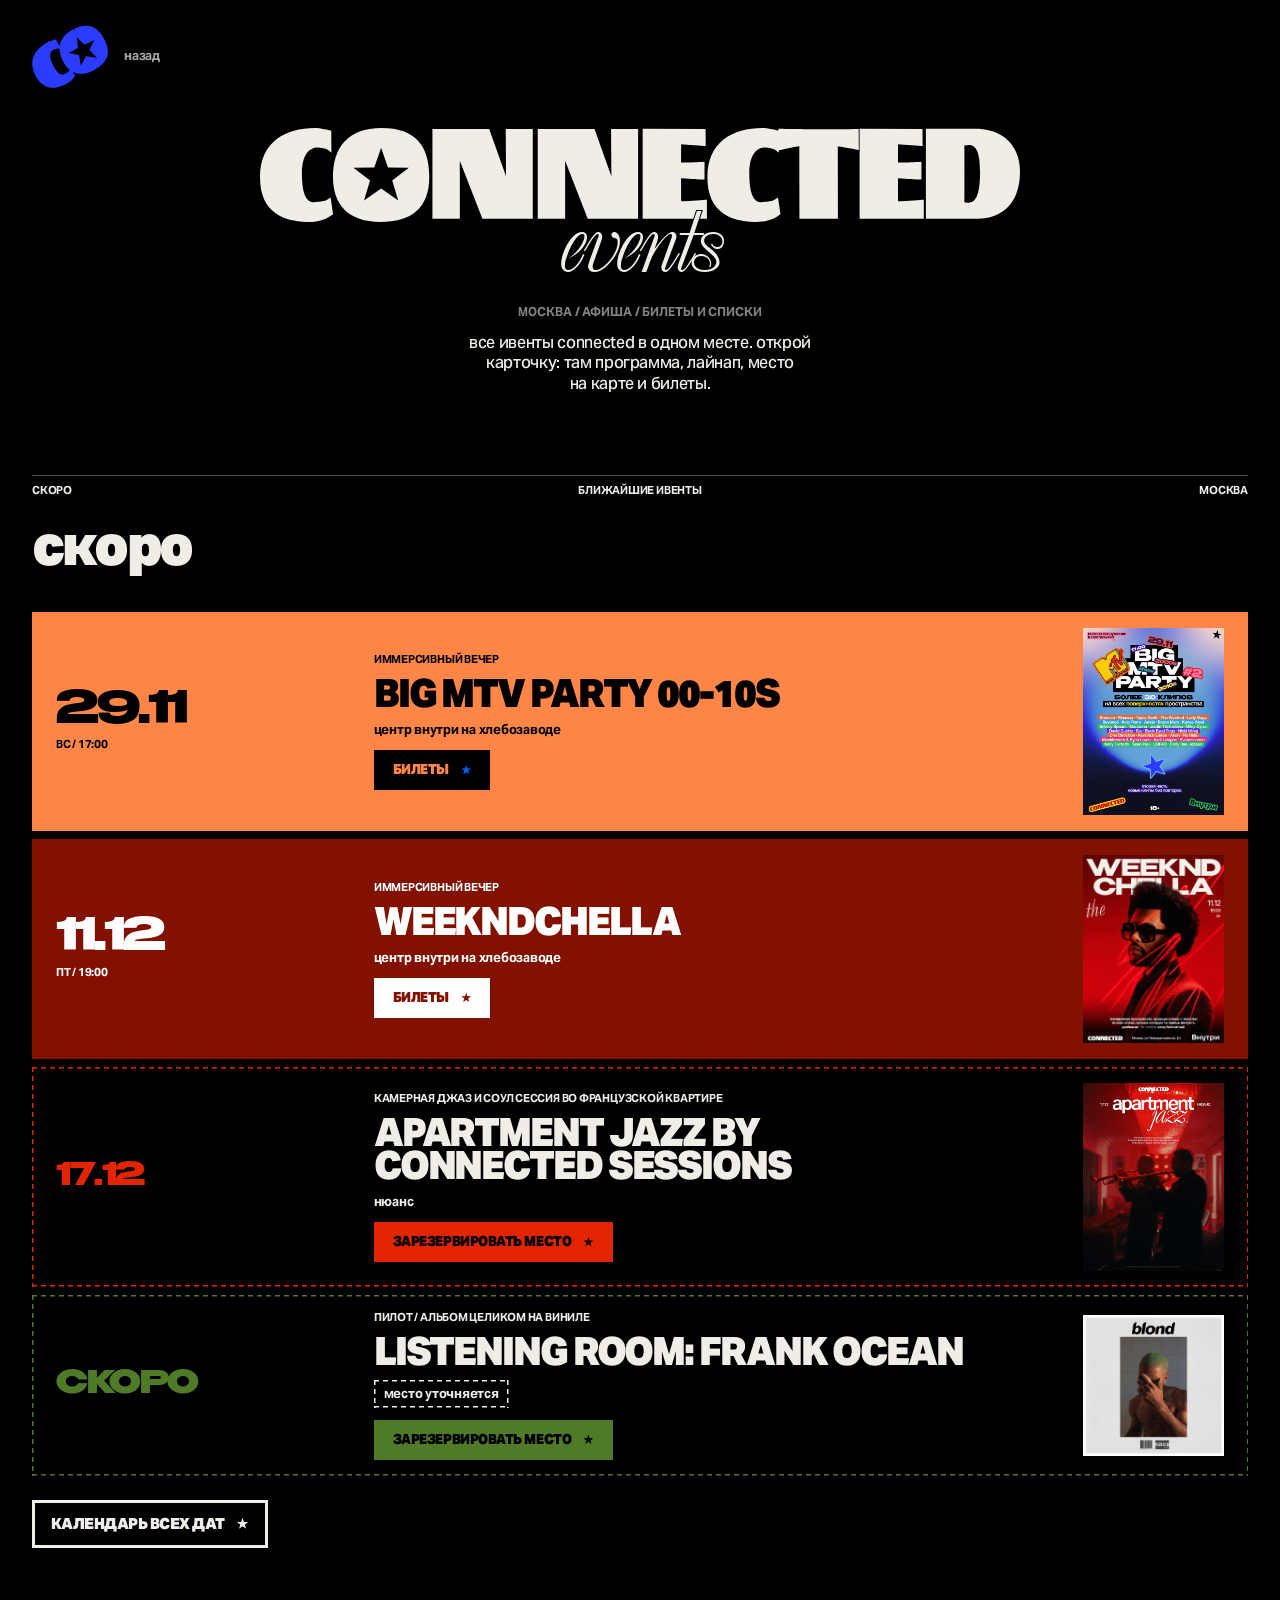
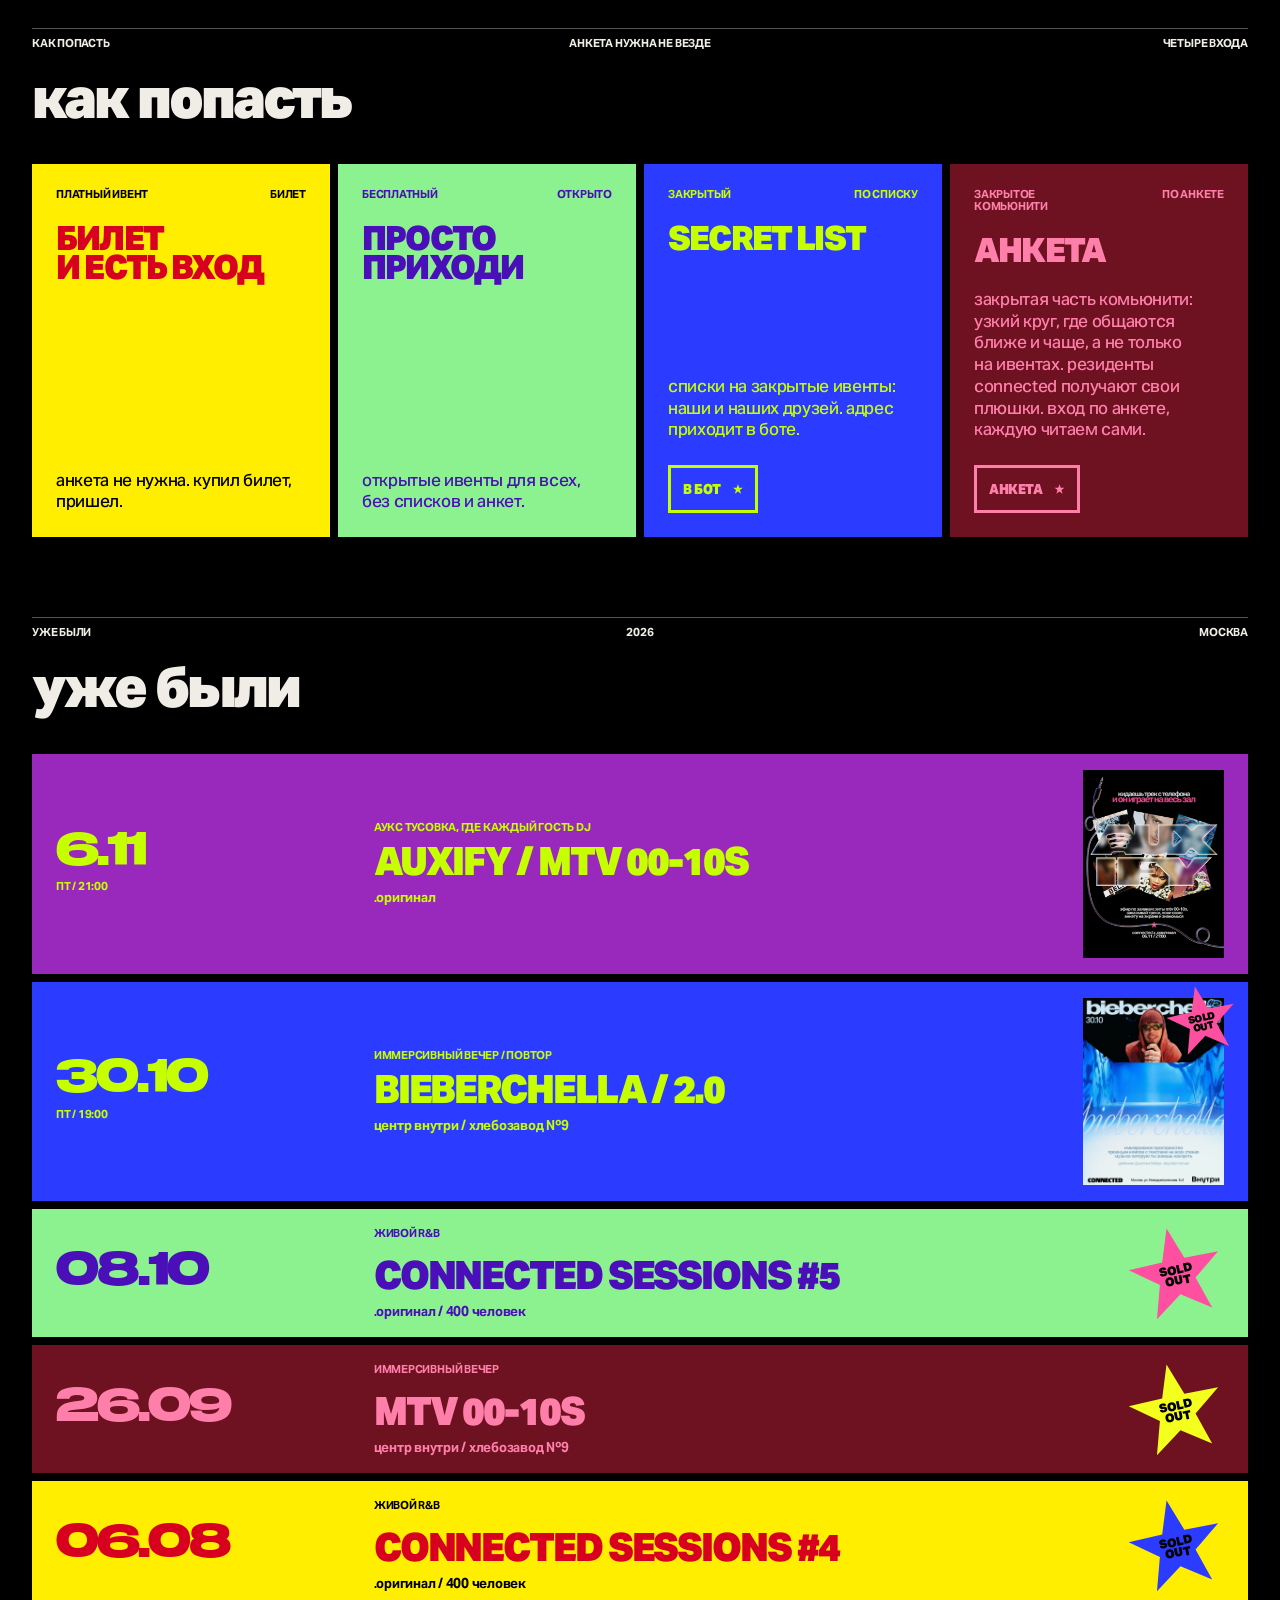
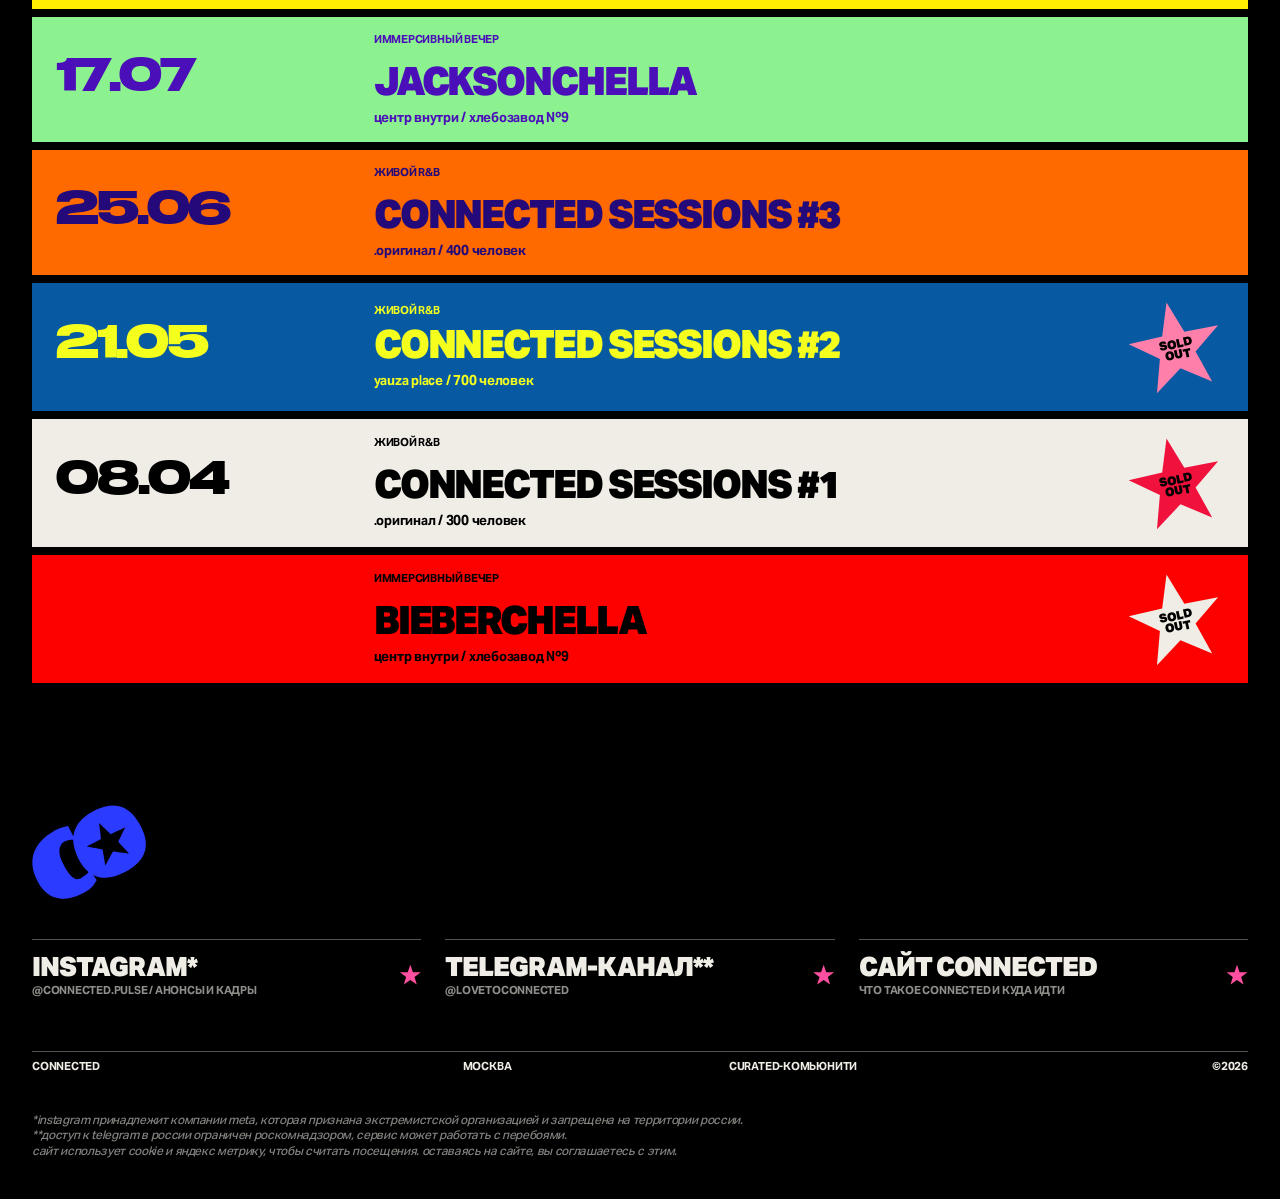
==== commit 3448a90e: "сайт: 917b3dc" ====
--- a/afisha/index.html
+++ b/afisha/index.html
@@ -12,7 +12,7 @@
 <meta property="og:image:width" content="1080">
 <meta property="og:image:height" content="1080">
 <meta name="twitter:card" content="summary_large_image">
-<meta name="cx-build" content="437a810e53aed4e2faf87620b90abb5f3afc9161">
+<meta name="cx-build" content="917b3dc7dde4534b889c4dbfe7ea1945be35bc7b">
 <link rel="preload" href="../fonts/aktiv-500.woff2" as="font" type="font/woff2" crossorigin>
 <link rel="preload" href="../fonts/aktiv-600.woff2" as="font" type="font/woff2" crossorigin>
 <link rel="preload" href="../fonts/aktiv-700.woff2" as="font" type="font/woff2" crossorigin>
@@ -158,6 +158,8 @@
 .event__place.is-vague{justify-self:start;padding:6px 10px;--d:currentColor;background:repeating-linear-gradient(90deg,var(--d) 0 5px,transparent 0 9px) 0 0/100% var(--stroke-rule) no-repeat,repeating-linear-gradient(90deg,var(--d) 0 5px,transparent 0 9px) 0 100%/100% var(--stroke-rule) no-repeat,repeating-linear-gradient(180deg,var(--d) 0 5px,transparent 0 9px) 0 0/var(--stroke-rule) 100% no-repeat,repeating-linear-gradient(180deg,var(--d) 0 5px,transparent 0 9px) 100% 0/var(--stroke-rule) 100% no-repeat}
 /* у анонса в окне только афиши, дата, название и текст: программы, места и билетов еще нет */
 .sheet .event[data-tba] .event__info>:not(.event__about):not(.series):not(.event__h--series){display:none}
+/* анонс с резервом: в окне виден нижний ряд кнопок с «зарезервировать место» (кнопку ставит скрипт страницы), билеты в нем спрятаны правилом ниже */
+.sheet .event[data-tba][data-reserve] .event__info>.event__actions:not(.event__about){display:flex}
 /* если место у анонса уже вписано, в окне виден блок «где» с картой. адрес-заготовка «улица, дом» не показывается */
 .sheet .event[data-tba][data-known~="place"] .event__info>:is(.event__venue,.event__address:not(.is-vague),.event__map){display:block}
 .sheet .event[data-tba][data-known~="place"] .event__info>:is(.event__h:has(+.event__venue),.event__route){display:revert}
@@ -206,7 +208,8 @@
 .event__venue a:hover{color:var(--spark)}
 .event__access{font:700 15px/1.25 var(--font-grotesk)}
 .event__actions{display:flex;flex-wrap:wrap;gap:var(--space-2);margin-top:var(--space-2)}
-.events--past .event__buy,.event.is-past .event__buy{display:none}
+/* ивент прошел: записаться уже нельзя. прячем билеты и регистрацию, резерв, «просто прийти» (data-walk) и кнопки с готовым сообщением в telegram (?text=), instagram остается */
+:is(.events--past .event,.event.is-past) :is(.event__buy,.event__reserve,a[data-walk],.event__actions a[href*="t.me/"][href*="?text="]){display:none}
 .event[data-sold] .event__buy{display:none}
 .event[data-tba] .event__buy{display:none}
 /* кнопка билетов на самой карточке: копия кнопки из подробностей, ставит ее скрипт страницы. на сайте покупка открывается окном ticketscloud поверх афиши */
@@ -217,6 +220,11 @@
 html[data-cx-editor] .event__slides{display:grid;grid-template-columns:repeat(2,minmax(0,1fr));overflow:visible}
 /* карта пока выключена: в редакторе ее и ссылку «открыть в яндекс картах» не видно, ссылка на место правится в панели ивента */
 html[data-cx-editor] :is(.event__map,.event__route){display:none}
+/* в редакторе скрипт страницы не работает: кнопку резерва и площадку из «где» на карточке показываем заглушками, как их увидят гости. в код страницы они не попадают. [data-reserve] дважды: правило должно перебить плашку анонса «билеты скоро» (data-known) */
+html[data-cx-editor] .events .event[data-reserve][data-reserve] .event__main::after{display:flex;content:"зарезервировать место";justify-self:start;align-items:center;min-height:40px;padding:8px var(--space-4);background:var(--ink);color:var(--field);font:900 13px/1 var(--font-grotesk);letter-spacing:-.035em;text-transform:uppercase}
+html[data-cx-editor] .events .event[data-tba][data-reserve][data-reserve] .event__main::after{background:var(--tba-field);color:var(--tba-ink)}
+html[data-cx-editor] .event__place[data-cx-place]:not([contenteditable]){font-size:0}
+html[data-cx-editor] .event__place[data-cx-place]:not([contenteditable])::before{content:attr(data-cx-place);font-size:13px}
 
 /* окно ивента на сайте: та же карточка целиком */
 .sheet{width:min(1180px,calc(100vw - 32px));max-width:none;max-height:calc(100dvh - 32px);margin:auto;padding:0;border:0;background:var(--field);color:var(--ink);overflow:auto;overscroll-behavior:contain}
@@ -388,7 +396,7 @@
         <article class="event block" style="--field: #ff8647; --ink: #000000; --display: #000000; --spark: #0061ff; --line: rgba(0,0,0,.35);" data-theme="custom">
           <div class="event__when">
             <b class="event__date">29.11</b>
-            <span class="event__day"></span>
+            <span class="event__day">вс / 17:00</span>
           </div>
           <div class="event__main">
             <div class="rail"><span>иммерсивный вечер</span><span class="event__go">подробнее <span class="star"></span></span></div>
@@ -396,7 +404,7 @@
             <p class="event__place">место уточняется</p>
           </div>
           <div class="event__media">
-            <img class="event__cover" src="../img/mtv-00-10s-afisha-2vx4gj.jpg?v=1d430cd5" alt="mtv 00-10s" loading="lazy">
+            <img class="event__cover" src="../img/big-mtv-party-00-10s-afisha-cc8d2k.jpg?v=683fe600" alt="mtv 00-10s" loading="lazy">
             <div class="badge"><span>sold<br>out</span></div>
           </div>
           <div class="event__more">
@@ -433,7 +441,7 @@
         </article><article class="event block" style="--field: #831100; --ink: #ffffff; --display: #ffffff; --spark: #831100; --line: rgba(255,255,255,.35);" data-theme="custom">
           <div class="event__when">
             <b class="event__date">11.12</b>
-            <span class="event__day"></span>
+            <span class="event__day">пт / 19:00</span>
           </div>
           <div class="event__main">
             <div class="rail"><span>иммерсивный вечер</span><span class="event__go">подробнее <span class="star"></span></span></div>
@@ -485,7 +493,7 @@
             <p class="event__place">место уточняется</p>
           </div>
           <div class="event__media">
-            <img class="event__cover" src="../img/connected-sessions-jazz-editio-afisha-ccvkcy.jpg?v=dc672e3f" alt="афиша connected sessions" loading="lazy">
+            <img class="event__cover" src="../img/apartment-jazz-by-connected-se-afisha-bpt95s.jpg?v=b085cd52" alt="афиша connected sessions" loading="lazy">
             <div class="badge"><span>sold<br>out</span></div>
           </div>
           <div class="event__more">
@@ -495,19 +503,20 @@
               </div>
             </div>
             <div class="event__info">
-              <p class="event__about">в&nbsp;этот раз мы&nbsp;делаем камерный вечер во&nbsp;французской квартире, с&nbsp;живым джазом и&nbsp;соулом, под&nbsp;рождественский вайб. до&nbsp;100 билетов / наши connected sessions - это регулярные вечера живого r&amp;b с&nbsp;артистами и&nbsp;полным бэндом.<br>артисты, которых мы&nbsp;любим, сюда не&nbsp;приедут, поэтому мы&nbsp;играем их музыку сами.&nbsp;</p>
+              <p class="event__about">тебя позвали в&nbsp;гости. в&nbsp;гостиной горят свечи, кто-то устроился в&nbsp;кресле с&nbsp;бокалом, а&nbsp;в&nbsp;двух метрах играют труба и&nbsp;саксофон apartment jazz это камерная ветка connected sessions. соул и&nbsp;джаз вместо r&amp;b, квартира вместо клуба. сцены нет, бэнд стоит на&nbsp;одном полу с&nbsp;гостями у&nbsp;музыкантов низкие кресла и&nbsp;диваны, сзади и&nbsp;по&nbsp;бокам можно стоять. приходить одному нормально: между сетами бар, винил и&nbsp;знакомства</p>
               <h4 class="event__h">лайнап</h4>
               <ul class="lineup">
-                <li hidden>артист</li>
-                <li hidden>артист</li>
+                <li>stef ink</li>
+                <li>irma the first</li>
+                <li>sasha sorelle</li>
               </ul>
               <h4 class="event__h">программа</h4>
               <ol class="program">
-                <li><b>#0</b><span>интро: винил dj-сет</span></li>
-                <li><b>#1</b><span>сбор гостей: jazz dj-сет + живые инструменты</span></li>
-                <li><b>#2</b><span>live: знаменитые джазовые композиции в&nbsp;исполнении артистов и&nbsp;музыкантов connected sessions</span></li>
-                <li><b>#3</b><span>collective: хор + совместное исполнение треков</span></li>
-                <li><b>#4</b><span>outro: винил dj-сет</span></li>
+                <li><b>#0</b><span>интро: dj-set / диско и&nbsp;соул на&nbsp;виниле, пока гости собираются</span></li>
+                <li><b>#1</b><span>разогрев: dj-set + live band / джаз с&nbsp;винила, музыканты подыгрывают вживую</span></li>
+                <li><b>#2</b><span>live: живой джаз и&nbsp;соул от&nbsp;артистов и&nbsp;бэнда connected sessions</span></li>
+                <li><b>#3</b><span>collective: хор connected и&nbsp;треки, которые поет вся комната</span></li>
+                <li><b>#4</b><span>outro: dj-set / диско на&nbsp;виниле до&nbsp;закрытия</span></li>
               </ol>
               <h4 class="event__h">где</h4>
               <p class="event__venue">НЮАНС</p>
@@ -1098,15 +1107,18 @@
     // резерв: билетов еще нет, кнопка открывает чат с таней с готовым сообщением (ивент, дата, место). место «уточняется» в сообщение не идет
     var place=e.querySelector('.event__place');if(place&&/уточня/.test(place.textContent))place.classList.add('is-vague');
     // «просто прийти» (кнопка с data-walk, ставится в редакторе): чат с таней с готовым сообщением о резерве
+    // текст сообщения и кому писать владелица меняет в редакторе (data-walk-msg, data-reserve-msg, data-msg-to у ивента).
+    // [ивент] в тексте заменяется на «название, дата, место», без него они дописываются в конец первой строки
+    var info=function(){var when=/\d/.test(txt(e,'.event__date'))?[txt(e,'.event__date'),txt(e,'.event__day')].filter(Boolean).join(' '):'',where=vague(txt(e,'.event__venue'))||vague(txt(e,'.event__place'));return [txt(e,'.event__title').replace(/\u00ad/g,''),when,where].filter(Boolean).join(', ');};
+    var tg=function(own,def){var t=(own||'').trim()||def,i=info(),to=(e.getAttribute('data-msg-to')||'creatortenzo').replace(/^@|^https?:\/\/t\.me\//,'').trim()||'creatortenzo';
+      t=/\[ивент\]/.test(t)?t.replace(/\[ивент\]/g,i):t.replace(/^([^\n]*)/,function(l){return l.replace(/\s+$/,'')+' '+i;});
+      return 'https://t.me/'+to+'?text='+encodeURIComponent(t);};
     e.querySelectorAll('a[data-walk]').forEach(function(w){
-      var wd=/\d/.test(txt(e,'.event__date'))?[txt(e,'.event__date'),txt(e,'.event__day')].filter(Boolean).join(' '):'',wp=vague(txt(e,'.event__venue'))||vague(txt(e,'.event__place'));
-      w.href='https://t.me/creatortenzo?text='+encodeURIComponent('привет! резервирую место на тусовку '+txt(e,'.event__title').replace(/\u00ad/g,'')+(wd?', '+wd:'')+(wp?', '+wp:''));
+      w.href=tg(e.getAttribute('data-walk-msg'),'привет! резервирую место на тусовку');
     });
     if(main&&e.hasAttribute('data-reserve')){
-      var when=/\d/.test(txt(e,'.event__date'))?[txt(e,'.event__date'),txt(e,'.event__day')].filter(Boolean).join(' '):'',where=vague(txt(e,'.event__venue'))||vague(txt(e,'.event__place'));
-      var msg='привет! хочу зарезервировать место на ивент '+txt(e,'.event__title').replace(/\u00ad/g,'')+(when?', '+when:'')+(where?', '+where:'');
       var r=document.createElement('a');r.className='btn event__reserve';r.target='_blank';r.rel='noopener';
-      r.href='https://t.me/creatortenzo?text='+encodeURIComponent(msg);r.innerHTML='зарезервировать место <span class="star"></span>';
+      r.href=tg(e.getAttribute('data-reserve-msg'),'привет! хочу зарезервировать место на ивент');r.innerHTML='зарезервировать место <span class="star"></span>';
       main.appendChild(r);
       // в окне ивента кнопка резерва встает на место кнопки билетов (рядом с instagram)
       var acts=e.querySelector('.event__more .event__actions');
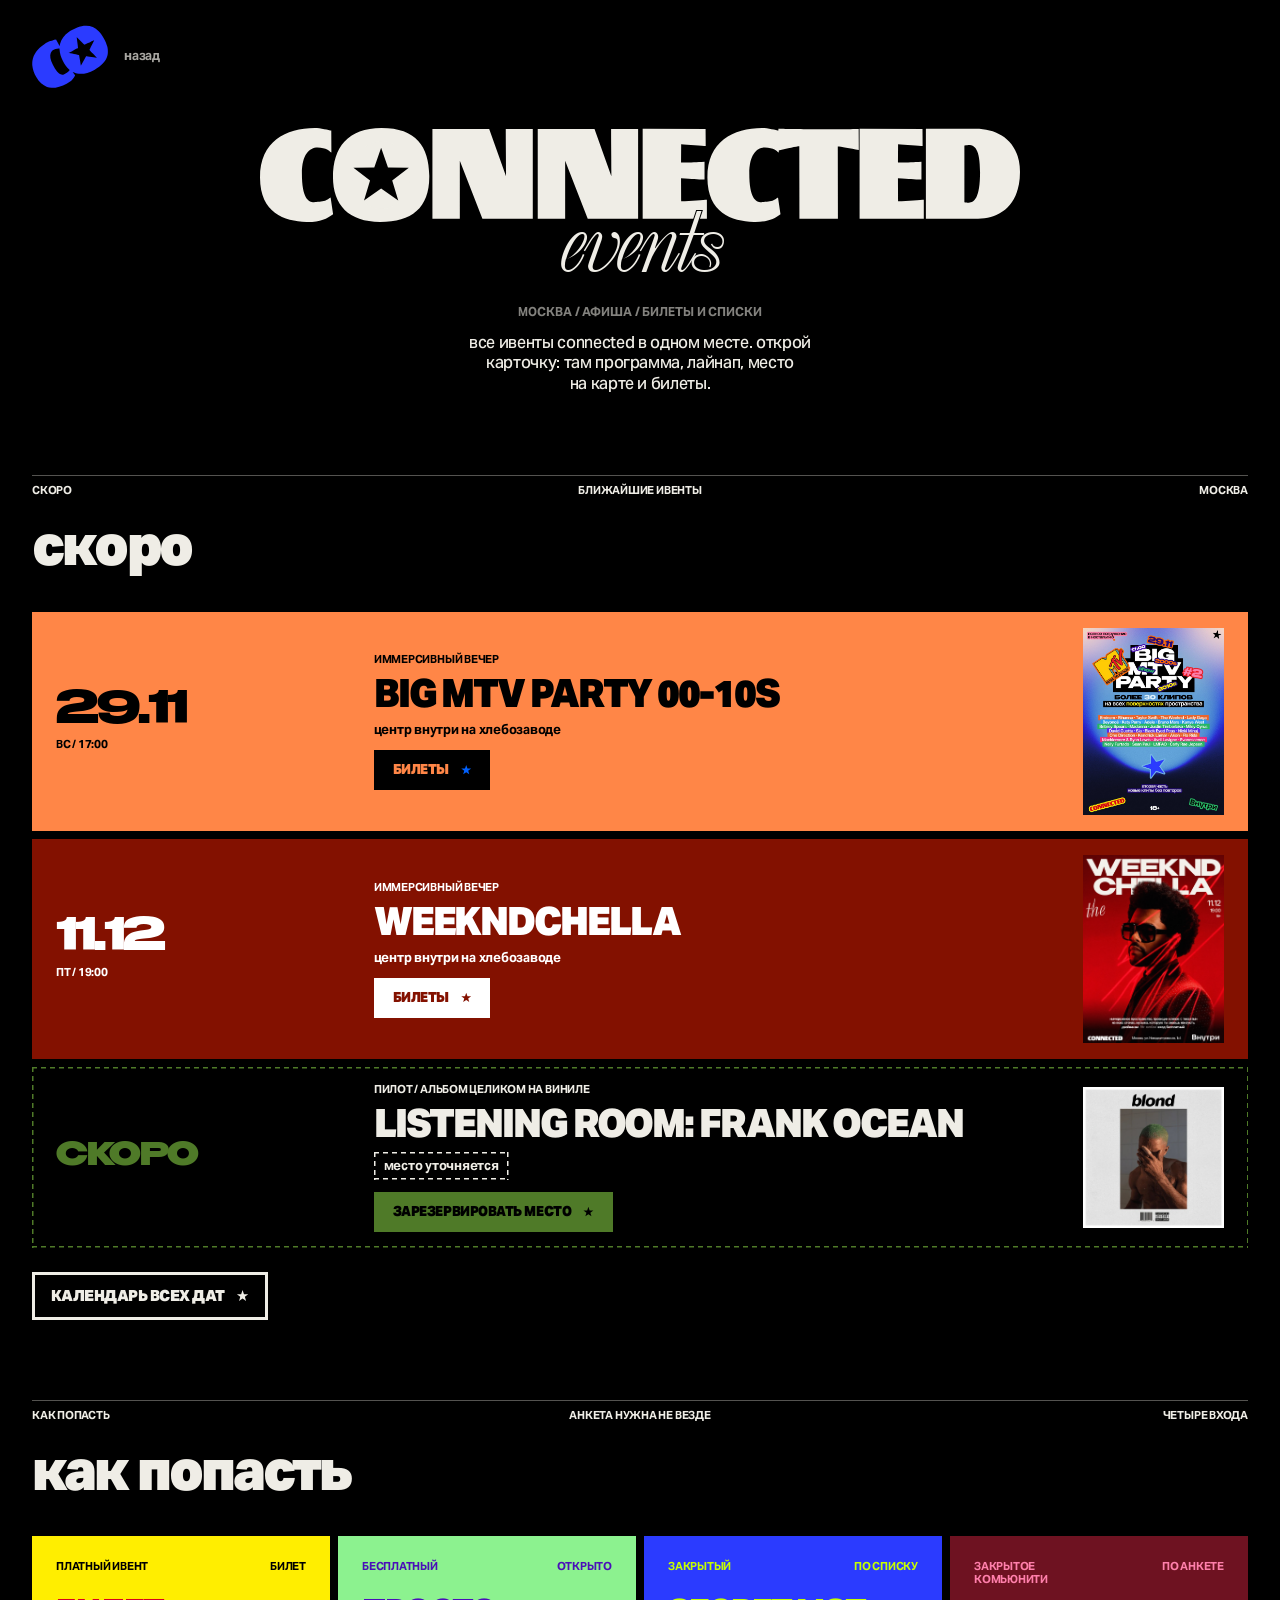
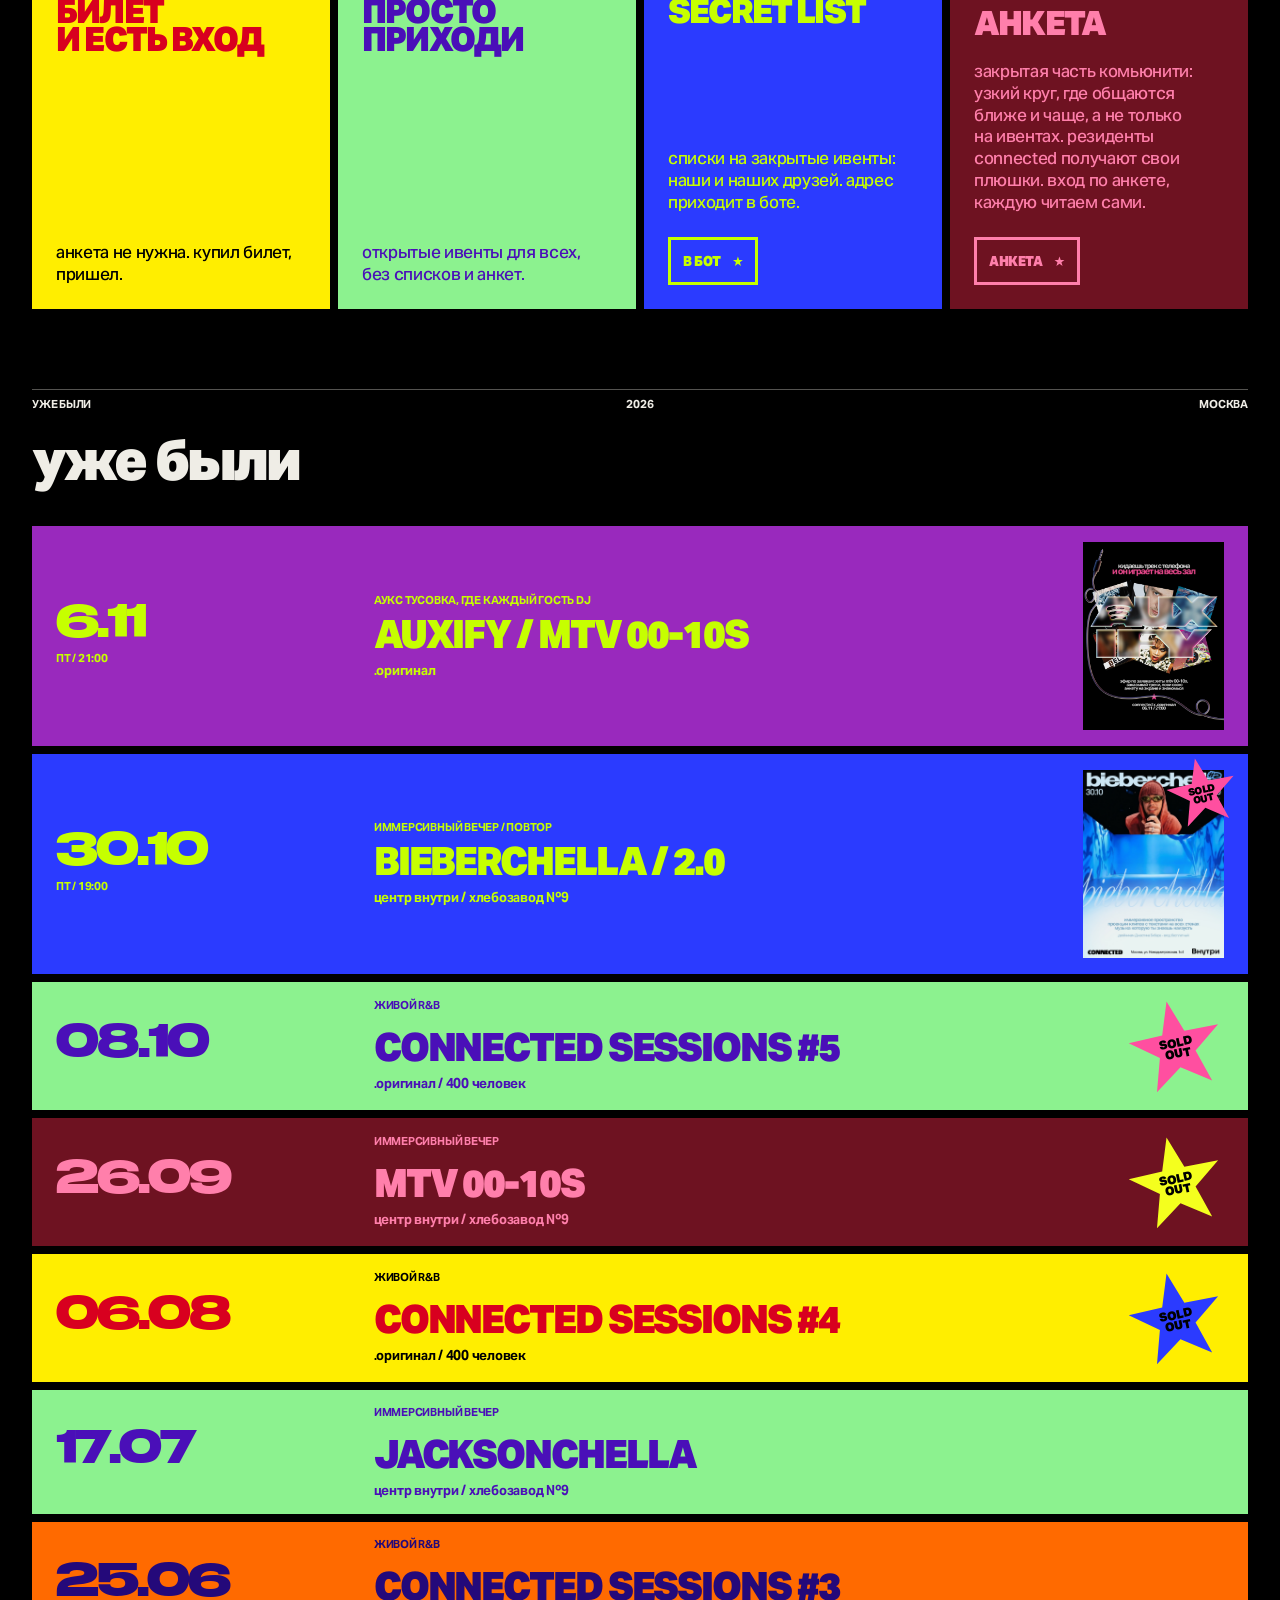
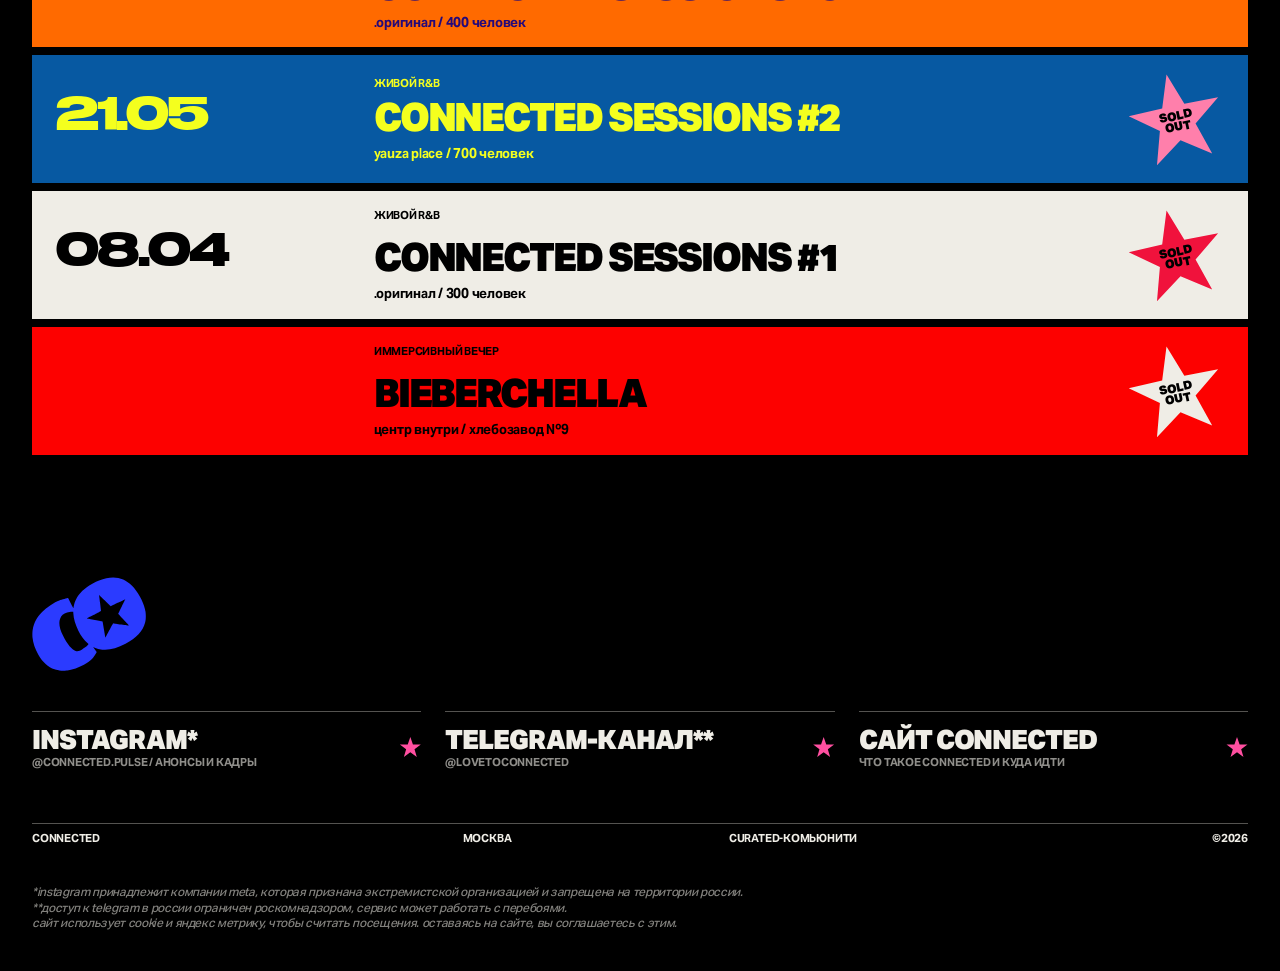
==== commit 8a541d44: "сайт: c757ca2" ====
--- a/afisha/index.html
+++ b/afisha/index.html
@@ -12,7 +12,7 @@
 <meta property="og:image:width" content="1080">
 <meta property="og:image:height" content="1080">
 <meta name="twitter:card" content="summary_large_image">
-<meta name="cx-build" content="917b3dc7dde4534b889c4dbfe7ea1945be35bc7b">
+<meta name="cx-build" content="c757ca29029dec60d5354496e9a8a8ad58bed3d2">
 <link rel="preload" href="../fonts/aktiv-500.woff2" as="font" type="font/woff2" crossorigin>
 <link rel="preload" href="../fonts/aktiv-600.woff2" as="font" type="font/woff2" crossorigin>
 <link rel="preload" href="../fonts/aktiv-700.woff2" as="font" type="font/woff2" crossorigin>
@@ -482,15 +482,15 @@
               </div>
             </div>
           </div>
-        </article><article class="event block" data-tba="" style="--field: #e32400; --ink: #000000; --display: #000000; --spark: #ffffff; --line: rgba(0,0,0,.35);" data-theme="custom" data-reserve="">
+        </article><article class="event block" style="--field: #e32400; --ink: #000000; --display: #000000; --spark: #ffffff; --line: rgba(0,0,0,.35);" data-theme="custom" hidden>
           <div class="event__when">
             <b class="event__date">17.12</b>
-            <span class="event__day"></span>
+            <span class="event__day">чт / 19:00</span>
           </div>
           <div class="event__main">
             <div class="rail"><span>камерная джаз и&nbsp;соул сессия во&nbsp;французской квартире</span><span class="event__go">подробнее <span class="star"></span></span></div>
             <h3 class="event__title">APARTMENT JAZZ by connected sessions</h3>
-            <p class="event__place">место уточняется</p>
+            <p class="event__place">НЮАНС</p>
           </div>
           <div class="event__media">
             <img class="event__cover" src="../img/apartment-jazz-by-connected-se-afisha-bpt95s.jpg?v=b085cd52" alt="афиша connected sessions" loading="lazy">
@@ -499,16 +499,30 @@
           <div class="event__more">
             <div class="event__slides-wrap">
               <div class="event__slides">
-                <figure class="slide"><img src="../img/choir.jpg?v=2d31881c" alt="еще одна афиша или фото" loading="lazy"></figure>
+                <figure class="slide"><img src="../img/apartment-jazz-by-connected-se-foto-ggw5vs.jpg?v=ca969018" alt="еще одна афиша или фото" loading="lazy"></figure><figure class="slide"><img src="../img/choir.jpg?v=2d31881c" alt="еще одна афиша или фото" loading="lazy"></figure>
+                
+                
+                <figure class="slide"><img src="../img/apartment-jazz-by-connected-se-foto-ggxfsr.jpg?v=03cf3231" alt="еще одна афиша или фото" loading="lazy"></figure>
+                
               </div>
             </div>
             <div class="event__info">
-              <p class="event__about">тебя позвали в&nbsp;гости. в&nbsp;гостиной горят свечи, кто-то устроился в&nbsp;кресле с&nbsp;бокалом, а&nbsp;в&nbsp;двух метрах играют труба и&nbsp;саксофон apartment jazz это камерная ветка connected sessions. соул и&nbsp;джаз вместо r&amp;b, квартира вместо клуба. сцены нет, бэнд стоит на&nbsp;одном полу с&nbsp;гостями у&nbsp;музыкантов низкие кресла и&nbsp;диваны, сзади и&nbsp;по&nbsp;бокам можно стоять. приходить одному нормально: между сетами бар, винил и&nbsp;знакомства</p>
+              <p class="event__about">а&nbsp;что если вместо обычного ужина в&nbsp;ресторане в&nbsp;четверг ты&nbsp;попадешь в&nbsp;джазовые апартаменты<br><br> в&nbsp;самом начале диджей крутит винил, после выступлений - диско джаз, блюз, соул, фанк, диско, и&nbsp;все, что получается на&nbsp;их пересечении<br>это ритмичнее connected sessions: там мы&nbsp;про&nbsp;голос и&nbsp;чилл, здесь про&nbsp;музыкантов труба, саксофон, бас, гитара, клавиши, барабаны играют не&nbsp;фоном, они сегодня главные<br><br>а&nbsp;во&nbsp;второй части к&nbsp;бэнду выходит хор connected<br>танцуй, если тянет<br><br>идеально подходит как для&nbsp;пар, так и&nbsp;для&nbsp;одиночек<br>всего 100 билетов</p>
               <h4 class="event__h">лайнап</h4>
               <ul class="lineup">
                 <li>stef ink</li>
                 <li>irma the first</li>
                 <li>sasha sorelle</li>
+                <li>бас / anton romanenko</li>
+                <li>гитара / alexander anriyanov</li>
+                <li>ударные / marasdrm</li>
+                <li>клавиши / laimboi</li>
+                <li>сакс / giantstepler</li>
+                <li>труба / soon</li>
+                <li>connected choir x stef ink</li>
+                <li>vinyl DJ / pyrat</li>
+                
+                
               </ul>
               <h4 class="event__h">программа</h4>
               <ol class="program">
@@ -520,13 +534,13 @@
               </ol>
               <h4 class="event__h">где</h4>
               <p class="event__venue">НЮАНС</p>
-              <p class="event__address">столешников переулок 11&nbsp;</p>
+              <p class="event__address">столешников переулок 11</p>
               <div class="event__map"></div>
               <a class="event__route" href="https://yandex.ru/maps/-/CXrPJBN3" target="_blank" rel="noopener">открыть в&nbsp;яндекс картах</a>
               <h4 class="event__h">вход</h4>
               <p class="event__access">по билету</p>
               <div class="event__actions">
-                <a class="btn event__buy" href="" target="_blank" rel="noopener">билеты <span class="star"></span></a>
+                <a class="btn event__buy" href="https://apartmentjazz.ticketscloud.org" target="_blank" rel="noopener" data-tc-event="6af9d2eff2d09dfa6677fc4d" data-tc-token="eyJhbGciOiJIUzI1NiIsImlzcyI6InRpY2tldHNjbG91ZC5ydSIsInR5cCI6IkpXVCJ9.eyJwIjoiNjllYTUwMDY1ZWQ3NjNlN2E4ODdkYjQwIn0.PeDv2DILNJnItWoGS6xdE_prsDhcD2PZgTB4C25cTR0">билеты <span class="star"></span></a>
                 <a class="btn btn--line" href="https://instagram.com/connected.pulse" target="_blank" rel="noopener">instagram* <span class="star"></span></a>
               </div>
             </div>
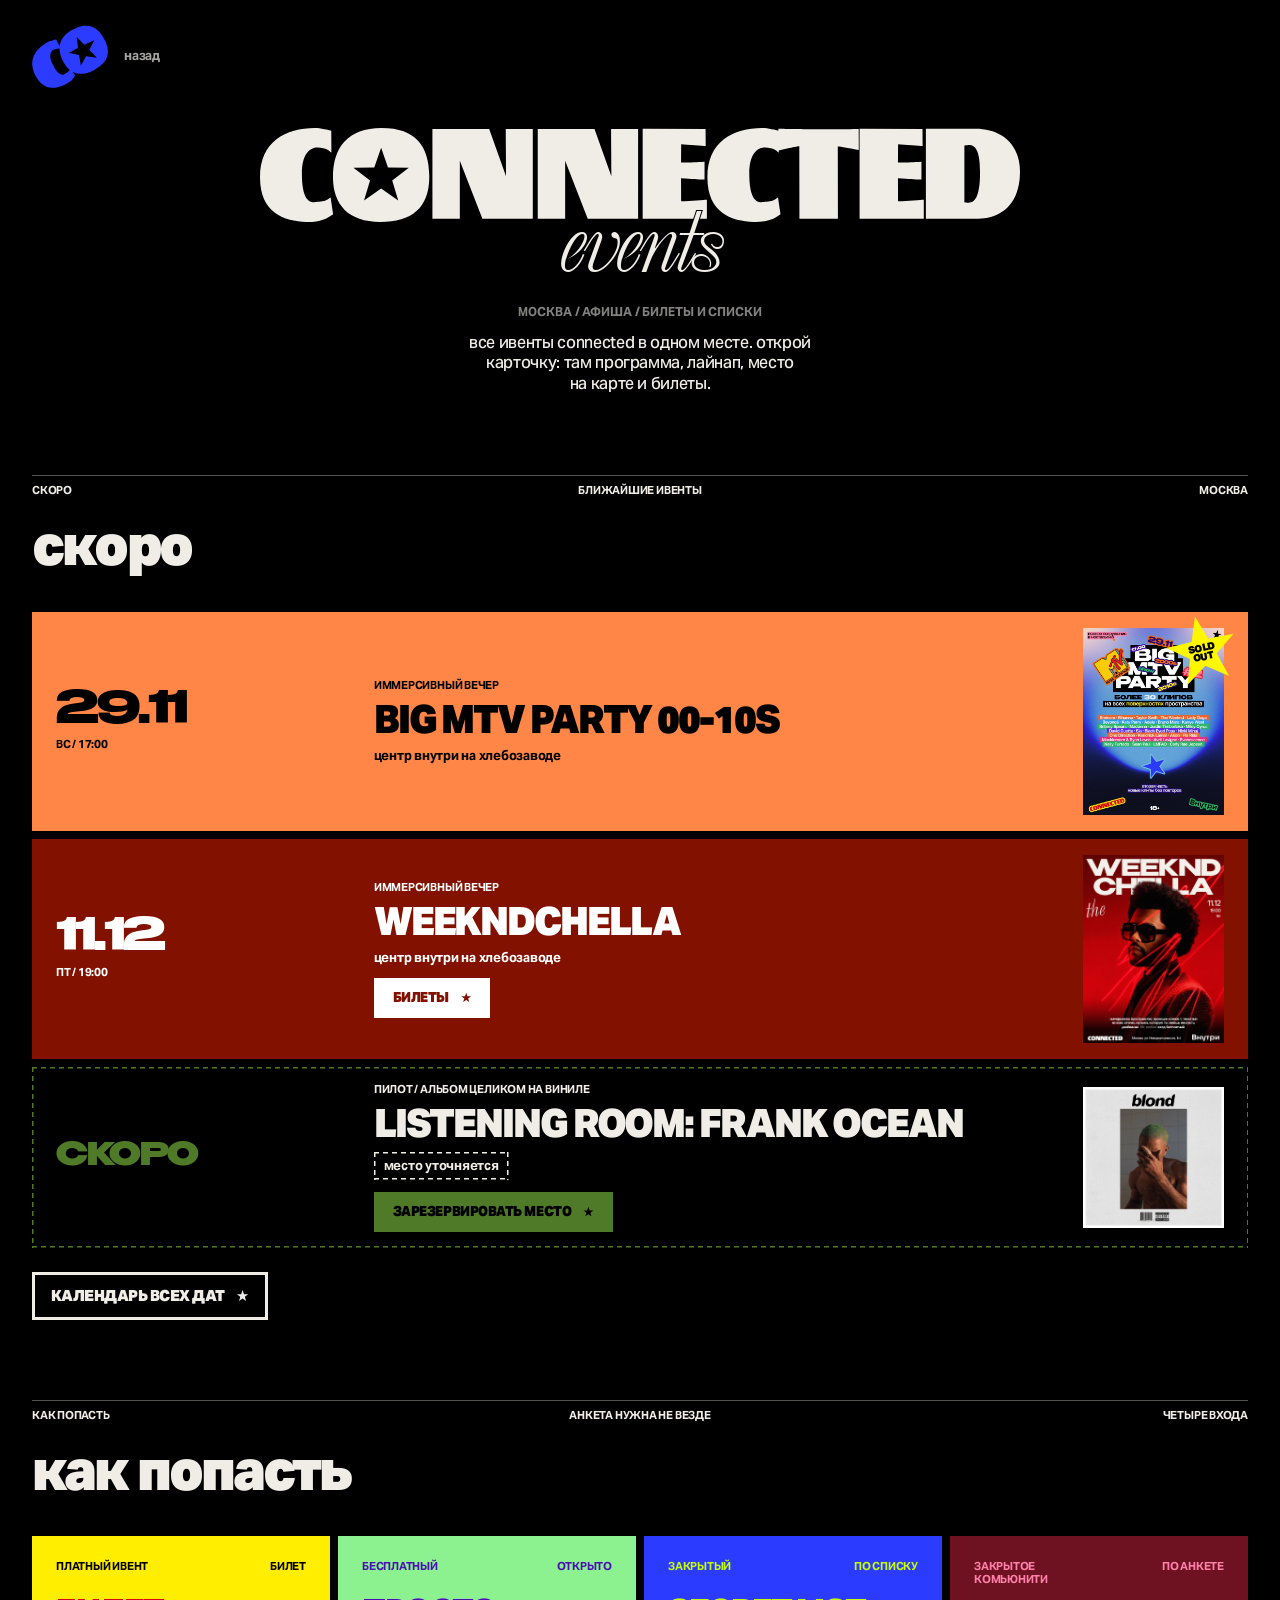
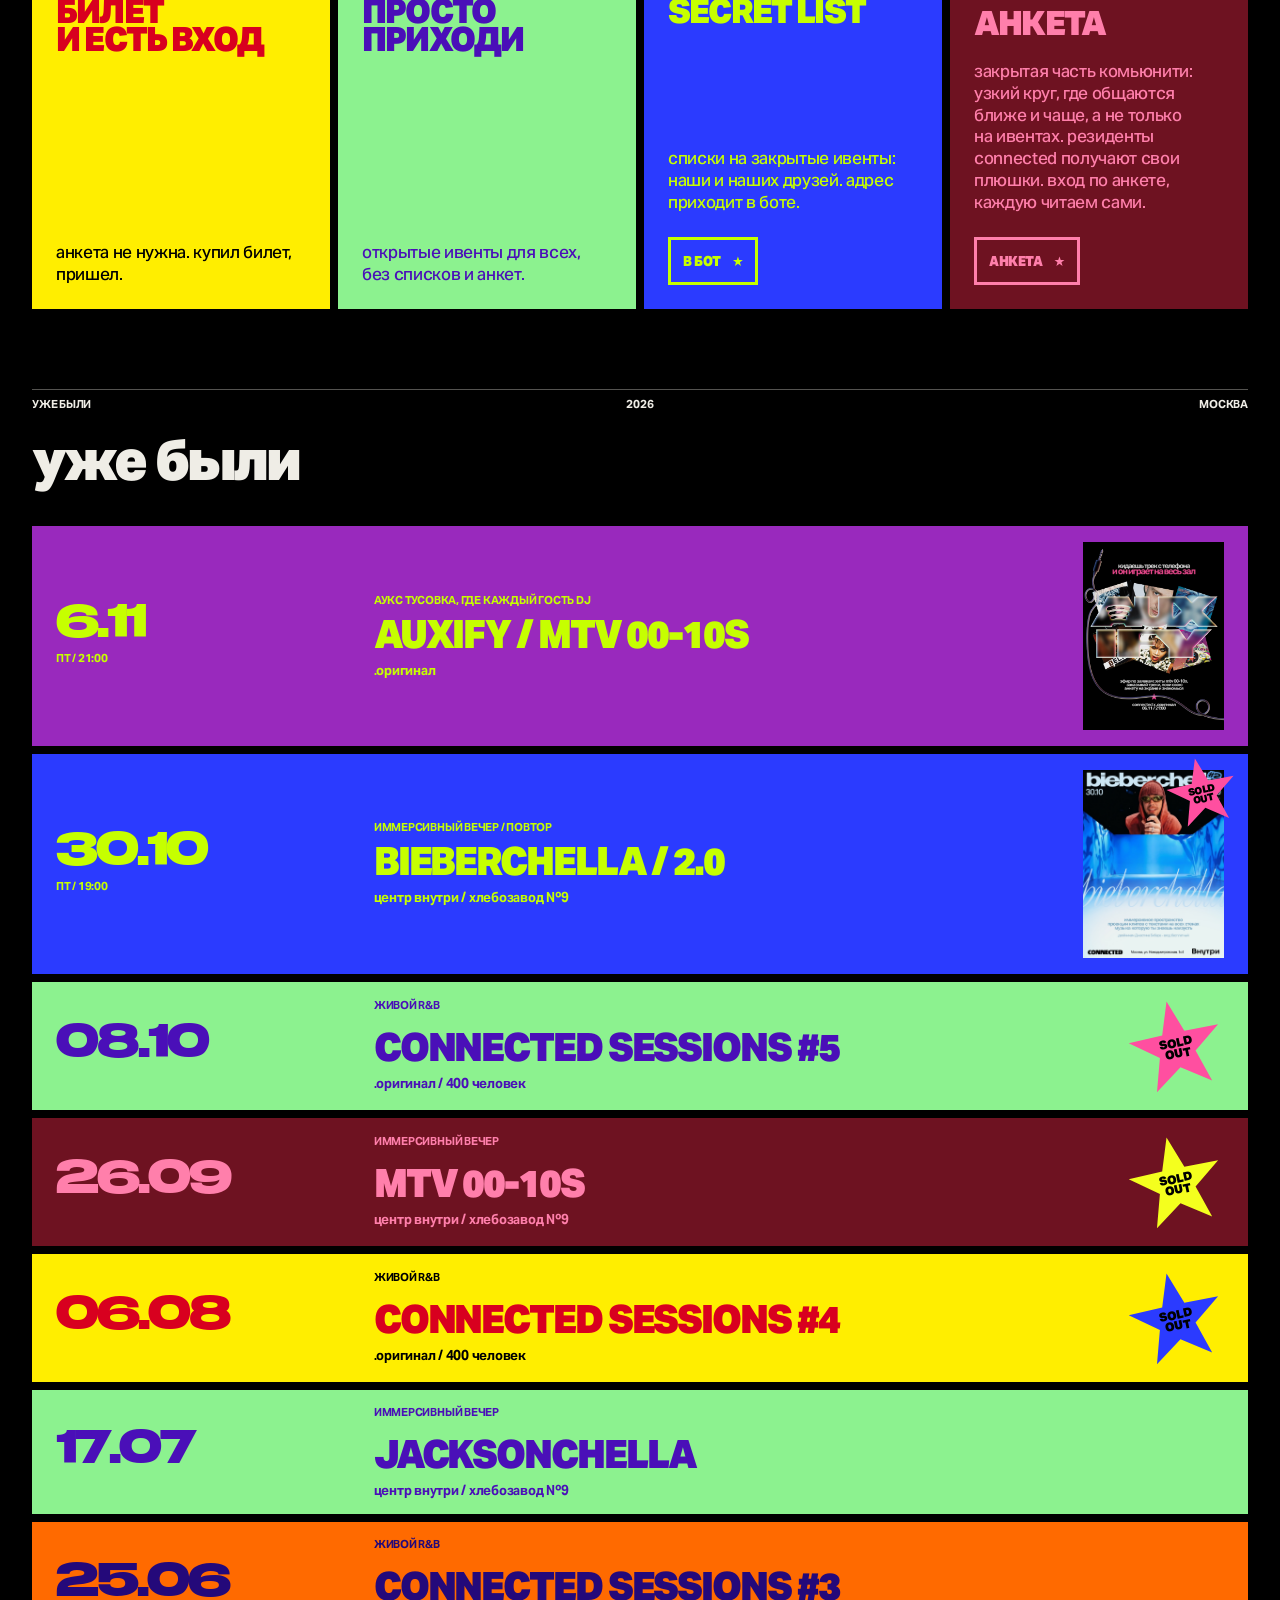
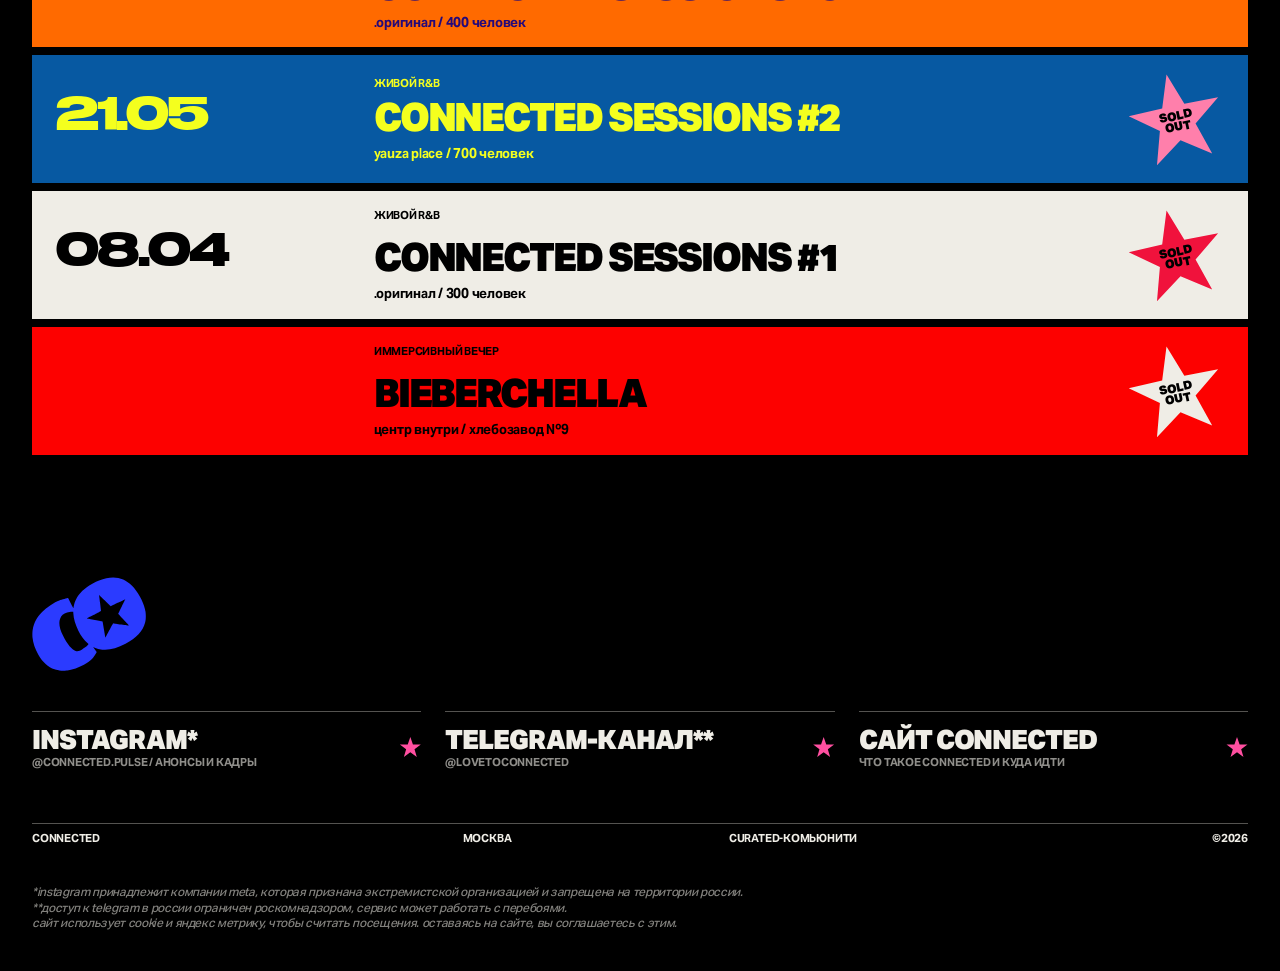
==== commit 698ad3b5: "сайт: 5546843" ====
--- a/afisha/index.html
+++ b/afisha/index.html
@@ -12,7 +12,7 @@
 <meta property="og:image:width" content="1080">
 <meta property="og:image:height" content="1080">
 <meta name="twitter:card" content="summary_large_image">
-<meta name="cx-build" content="c757ca29029dec60d5354496e9a8a8ad58bed3d2">
+<meta name="cx-build" content="55468433f400b40d7dda0fd6db49c3d4ef2f28c4">
 <link rel="preload" href="../fonts/aktiv-500.woff2" as="font" type="font/woff2" crossorigin>
 <link rel="preload" href="../fonts/aktiv-600.woff2" as="font" type="font/woff2" crossorigin>
 <link rel="preload" href="../fonts/aktiv-700.woff2" as="font" type="font/woff2" crossorigin>
@@ -393,7 +393,7 @@
         
         
         
-        <article class="event block" style="--field: #ff8647; --ink: #000000; --display: #000000; --spark: #0061ff; --line: rgba(0,0,0,.35);" data-theme="custom">
+        <article class="event block" style="--field: #ff8647; --ink: #000000; --display: #000000; --spark: #fff700; --line: rgba(0,0,0,.35);" data-sold="" data-theme="custom">
           <div class="event__when">
             <b class="event__date">29.11</b>
             <span class="event__day">вс / 17:00</span>
